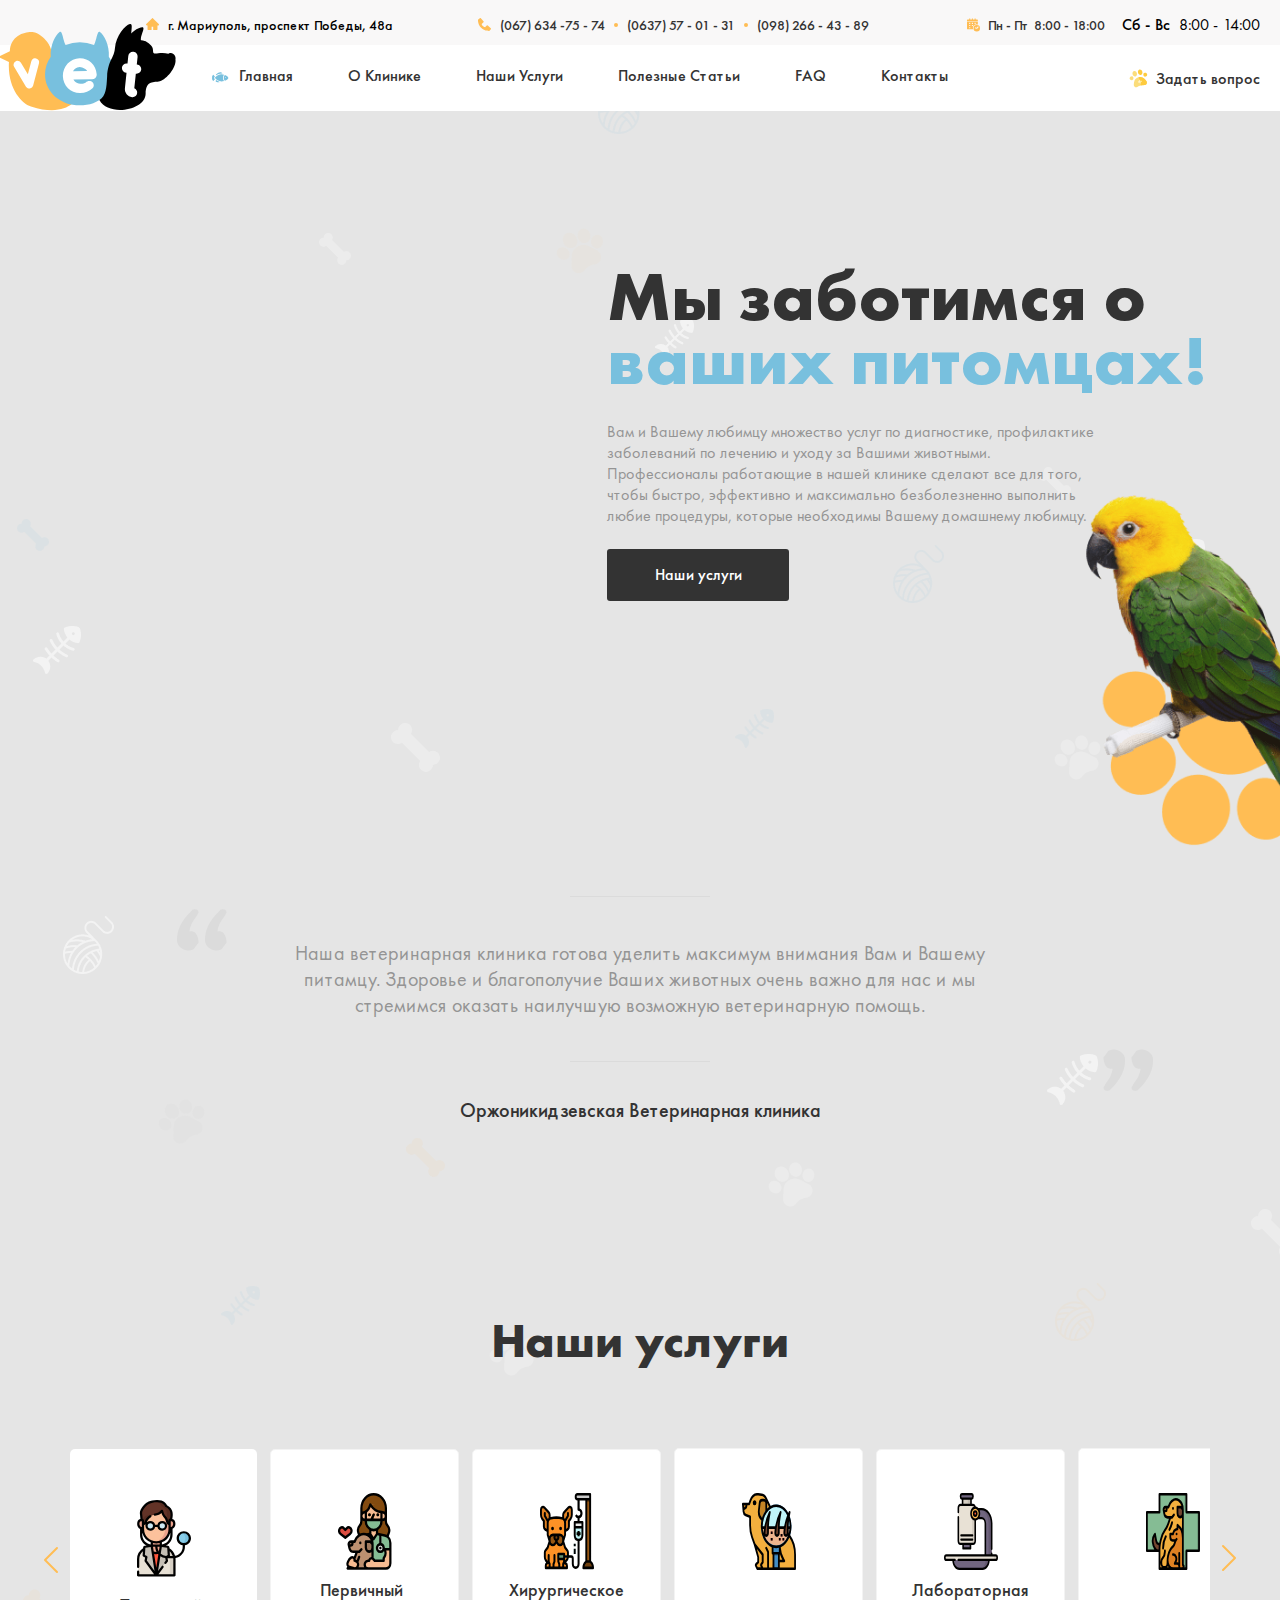
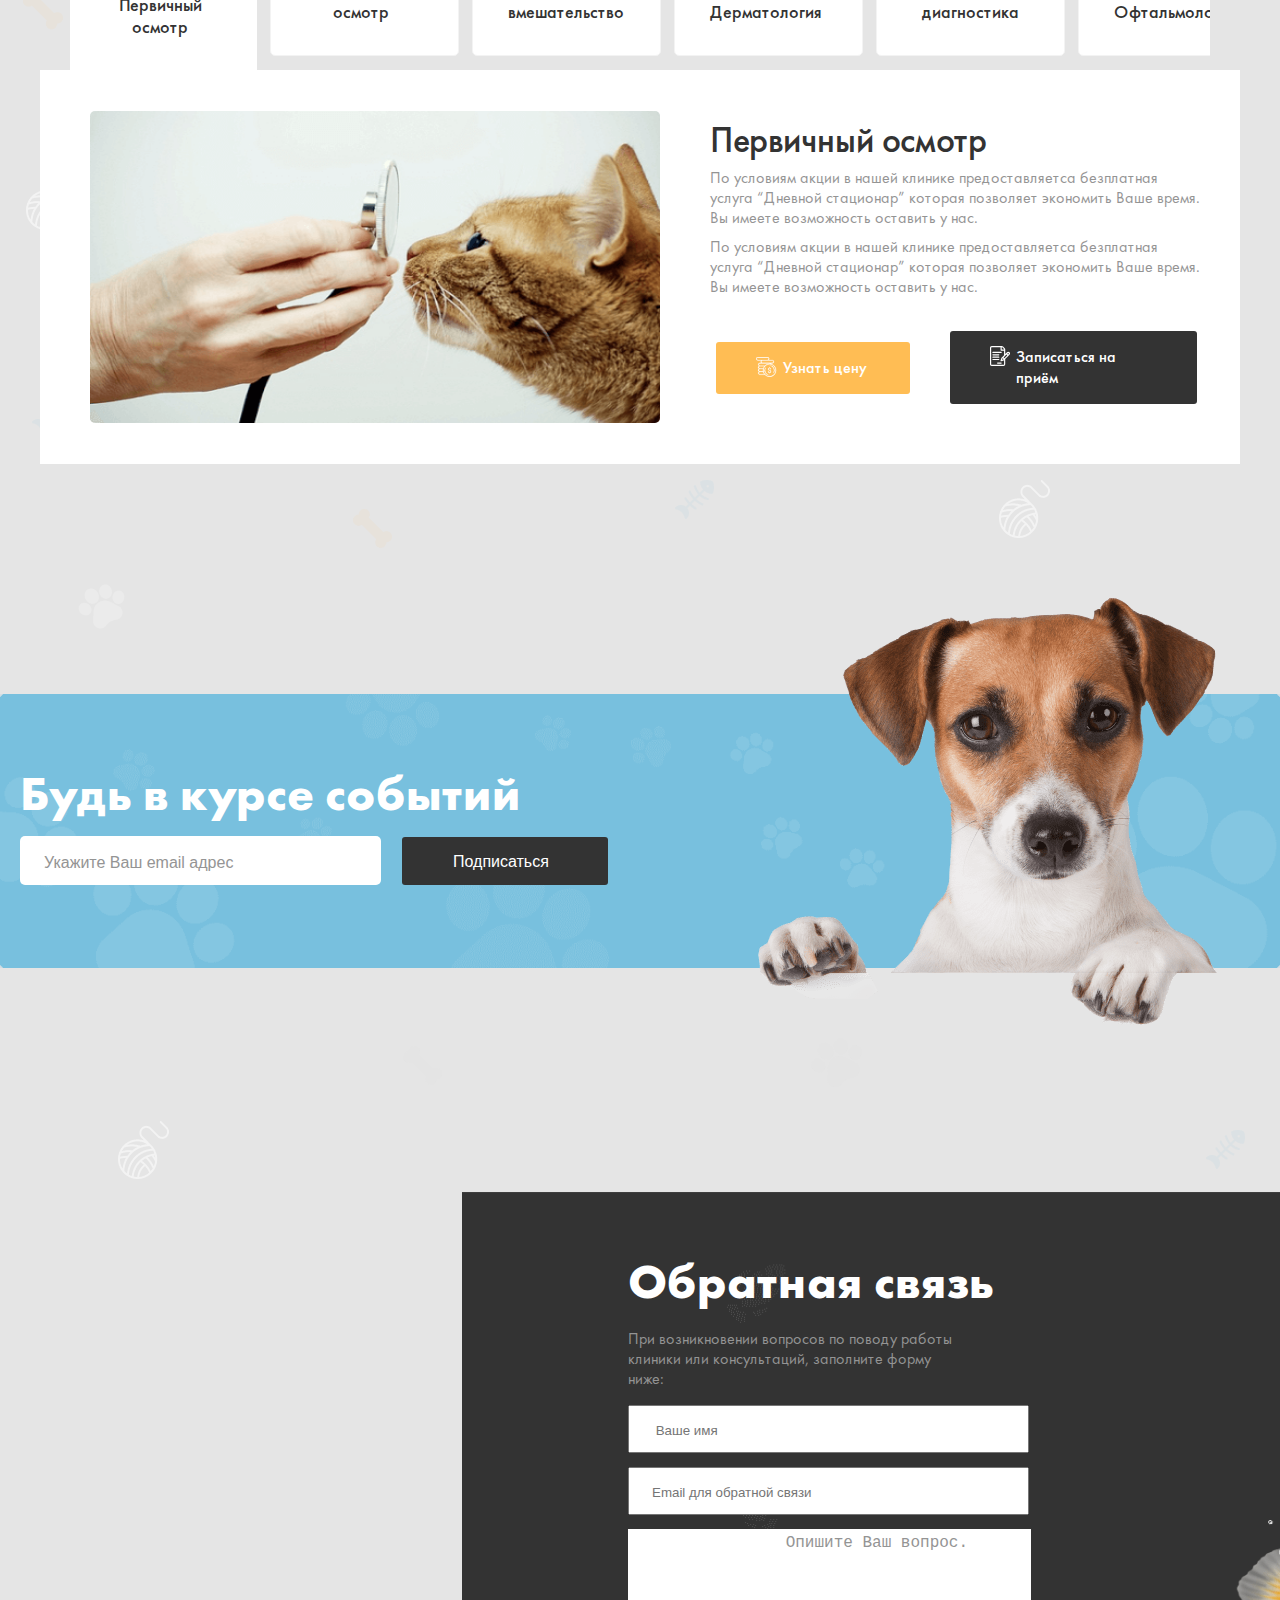
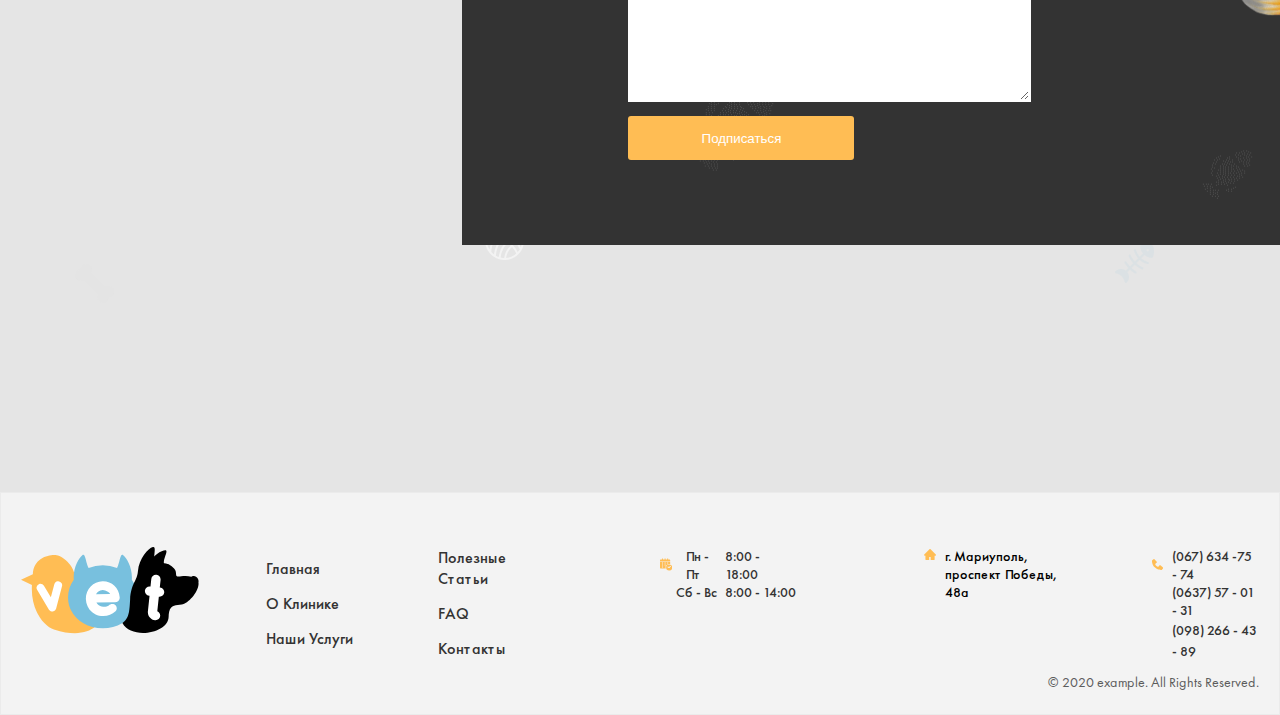
==== index.html @ 7c4819a1 "initial commit" ====
<!DOCTYPE html>
<html lang="en">
  <head>
    <meta charset="UTF-8" />
    <meta http-equiv="X-UA-Compatible" content="IE=edge" />
    <meta name="viewport" content="width=device-width, initial-scale=1.0" />
    <title>Template Project</title>
    <link rel="stylesheet" href="./css/normalize.css" />
    <link rel="stylesheet" href="./css/main.css" />
    <link rel="stylesheet" href="./css/main.min.css" />
  </head>
  <body>
    <!-- SITE HEADER START -->

    <header class="site-header">
      <div class="header-one-bg">
        <div class="container">
          <div class="header-one">
            <address class="adress">
              <a
                class="adress-hreft"
                href="https://goo.gl/maps/o6dSLnEeMNRRo1sC7"
                target="_blank"
              >
                г. Мариуполь, проспект Победы, 48а</a
              >
            </address>

            <ul class="one__list">
              <li class="one__itms">
                <a class="one__tellhreft" href="tel:+0676347574"
                  >(067) 634 -75 - 74</a
                >
              </li>

              <li class="one__itms">
                <a class="one__tellhreft" href="tel:+0637570131"
                  >(0637) 57 - 01 - 31</a
                >
              </li>

              <li class="one__itms">
                <a class="one__tellhreft" href="tel:+0982664389"
                  >(098) 266 - 43 - 89</a
                >
              </li>
            </ul>
            <div class="box-time">
              <time class="time one" datetime="2008-02-14 20:00">
                <span class="time-big">Пн - Пт </span> 8:00 - 18:00</time
              >
              <time class="header-one__time" datetime="2009-02-14 20:00"
                ><span class="time-big">Сб - Вс </span> 8:00 - 14:00</time
              >
            </div>
          </div>
        </div>
      </div>

      <div class="header-twoo-bg">
        <div class="container">
          <div class="header-twoo">
            <a class="header-twoo__logo" href="/index.html">
              <img src="/images/logo.svg" alt="site logo" />
            </a>
            <nav class="navbar">
              <ul class="navbar__list">
                <li class="navbar__itms">
                  <a class="navbar__hreft" href="/index.html">Главная</a>
                </li>
                <li class="navbar__itms">
                  <a class="navbar__hreft" href="#">О Клинике</a>
                </li>
                <li class="navbar__itms">
                  <a class="navbar__hreft" href="#">Наши Услуги</a>
                </li>
                <li class="navbar__itms">
                  <a class="navbar__hreft" href="#">Полезные Статьи</a>
                </li>
                <li class="navbar__itms">
                  <a class="navbar__hreft" href="#">FAQ</a>
                </li>
                <li class="navbar__itms">
                  <a class="navbar__hreft" href="#">Контакты </a>
                </li>
              </ul>
            </nav>
            <a class="header-twoo__zadad" href="#">Задать вопрос</a>
          </div>
        </div>
      </div>
    </header>

    <!-- SITE HEADER END -->

    <!-- SITE MAIN START -->
    <main class="site-main">
      <section class="hero">
        <div class="container">
          <div class="hero__big-box">
            <div class="hero__box">
              <h1 class="hero__big-text">
                Мы заботимся о
                <span class="hero__color-blue">ваших питомцах! </span>
              </h1>
            </div>
            <div class="hero__mini-text-box">
              <p class="hero__mini-text">
                Вам и Вашему любимцу множество услуг по диагностике,
                профилактике заболеваний по лечению и уходу за Вашими животными.
                Профессионалы работающие в нашей клинике сделают все для того,
                чтобы быстро, эффективно и максимально безболезненно выполнить
                любие процедуры, которые необходимы Вашему домашнему любимцу.
              </p>
            </div>

            <a class="site-black-hreft" href="#">Наши услуги</a>
          </div>
        </div>
      </section>

      <section class="text">
        <h2 class="visually-hidden">Наша</h2>
        <div class="text__box">
          <blockquote class="text__mini-text">
            Наша ветеринарная клиника готова уделить максимум внимания Вам и
            Вашему питамцу. Здоровье и благополучие Ваших животных очень важно
            для нас и мы стремимся оказать наилучшую возможную ветеринарную
            помощь.
          </blockquote>
        </div>
        <h3 class="text__mini">Оржоникидзевская Ветеринарная клиника</h3>
      </section>
      <section class="middle">
        <div class="container">
          <h2 class="middle__big-text">Наши услуги</h2>
          <div class="middle__big-boxx">
            <button class="middle__button" type="button">
              <img src="images/service-btn.svg" alt="boton right" />
            </button>
            <ul class="middle__list">
              <li class="middle__itms">
                <a class="middle__hreft" href="#">
                  <div class="middle__hreft-box">Первичный осмотр</div></a
                >
              </li>
              <li class="middle__itms">
                <a class="middle__hreft" href="#">
                  <div class="middle__hreft-box">Первичный осмотр</div></a
                >
              </li>

              <li class="middle__itms">
                <a class="middle__hreft" href="#">
                  <div class="middle__hreft-box">
                    Хирургическое вмешательство
                  </div></a
                >
              </li>

              <li class="middle__itms">
                <a class="middle__hreft" href="#">
                  <div class="middle__hreft-box">Дерматология</div></a
                >
              </li>

              <li class="middle__itms">
                <a class="middle__hreft" href="#">
                  <div class="middle__hreft-box">
                    Лабораторная диагностика
                  </div></a
                >
              </li>
              <li class="middle__itms">
                <a class="middle__hreft" href="#">
                  <div class="middle__hreft-box">Офтальмология</div></a
                >
              </li>

              <li class="middle__itms">
                <a class="middle__hreft" href="#">
                  <div class="middle__hreft-box">УЗИ диагностика</div></a
                >
              </li>
              <li class="middle__itms">
                <a class="middle__hreft" href="#">
                  <div class="middle__hreft-box">Чипирование</div></a
                >
              </li>

              <li class="middle__itms">
                <a class="middle__hreft" href="#">
                  <div class="middle__hreft-box">Международные паспорта</div></a
                >
              </li>

              <li class="middle__itms">
                <a class="middle__hreft" href="#">
                  <div class="middle__hreft-box">Вакцинация</div></a
                >
              </li>

              <li class="middle__itms">
                <a class="middle__hreft" href="#">
                  <div class="middle__hreft-box">Стоматология</div></a
                >
              </li>
              <li class="middle__itms">
                <a class="middle__hreft" href="#">
                  <div class="middle__hreft-box">Вызов на дом</div></a
                >
              </li>
            </ul>

            <button class="middle__button middle__button--right" type="button">
              <img src="images/service-btn.svg" alt="boton right" />
            </button>
          </div>

          <div class="midlle__cat-box">
            <img
              class="midlle__cat"
              src="/images/mushu.png"
              srcset="/images/mushu.png 1x, /images/mushu@2x.png 2x"
              alt="cat and doctor"
            />
            <div class="middle__box-text">
              <h3 class="middle__one">Первичный осмотр</h3>
              <p class="middle__minii-text">
                По условиям акции в нашей клинике предоставляетса безплатная
                услуга “Дневной стационар” которая позволяет экономить Ваше
                время. Вы имеете возможность оставить у нас.
              </p>
              <p class="middle__minii-text middle__minii-text--twoo">
                По условиям акции в нашей клинике предоставляетса безплатная
                услуга “Дневной стационар” которая позволяет экономить Ваше
                время. Вы имеете возможность оставить у нас.
              </p>
              <div class="middle__botton-box">
                <a class="middle__bottn-one" href="#">
                  <span>Узнать цену</span>
                </a>
                <a class="middle__bottn-twoo" href="#">
                  <span>Записаться на приём</span>
                </a>
              </div>
            </div>
          </div>
        </div>
      </section>

      <section class="dog">
        <div class="container">
          <div class="dog__box">
            <h2 class="dox__big-text">Будь в курсе событий</h2>

            <form
              class="dog__form-box"
              action="https://echo.htmlacademy.ru/"
              method="post"
              autocomplete="off"
            >
              <input
                class="dog__input"
                type="email"
                name="email"
                aria-label="email"
                placeholder="Укажите Ваш email адрес"
                required
              />
              <button class="dog__button" type="button">Подписаться</button>
            </form>
          </div>
        </div>
      </section>

      <section class="fish">
        <div class="fish__big-box">
          <div class="fish__map">
            <iframe
              src="https://www.google.com/maps/embed?pb=!1m18!1m12!1m3!1d640.0413887064166!2d14.419644611995928!3d50.083187169298554!2m3!1f0!2f0!3f0!3m2!1i1024!2i768!4f13.1!3m3!1m2!1s0x470b94ee65cb5ebf%3A0x52442c6a7125038c!2zTWFydGluc2vDoSwgMTEwIDAwIFN0YXLDqSBNxJtzdG8sIEN6ZWNoaWE!5e0!3m2!1sen!2s!4v1658178689873!5m2!1sen!2s"
              width="462"
              height="652"
              style="border: 0"
              loading="lazy"
              referrerpolicy="no-referrer-when-downgrade"
            >
            </iframe>
          </div>
          <div class="fish__box">
            <div class="fish__box-minibox">
              <h2 class="fish__big-text">Обратная связь</h2>
              <div class="fish__min">
                <p class="fish__mini-text">
                  При возникновении вопросов по поводу работы клиники или
                  консультаций, заполните форму ниже:
                </p>
              </div>
            </div>

            <form
              class="fish__form-box"
              action="https://echo.htmlacademy.ru/"
              method="post"
              autocomplete="off"
            >
              <input
                class="fish__input"
                type="text"
                name="text"
                aria-label="text"
                placeholder=" Ваше имя"
                required
                minlength="2"
              />
              <input
                class="fish__input fish__input-typtex"
                type="email"
                name="email"
                aria-label="email"
                placeholder="Email для обратной связи"
                required
              />

              <textarea class="fish__textarea" name="email" aria-label="email">
                Опишите Ваш вопрос.

               
              </textarea>

              <button class="fish__button" type="button">Подписаться</button>
            </form>
          </div>
        </div>
      </section>
    </main>

    <!-- SITE MAIN END -->

    <!-- SITE FOOTER START -->
    <footer class="footer">
      <div class="container">
        <div class="footer__box">
          <a class="footer__twoo__logo" href="/index.html">
            <img src="/images/logo.svg" alt="site logo" />
          </a>

          <div class="footer__list-box">
            <ul class="footer__list">
              <li class="footer__itms">
                <a class="footer__hreft" href="/index.html"> Главная</a>
              </li>
              <li class="footer__itms">
                <a class="footer__hreft" href="#"> О Клинике</a>
              </li>
              <li class="footer__itms">
                <a class="footer__hreft" href="#"> Наши Услуги</a>
              </li>
            </ul>

            <ul class="footer__list footer__list--twoo">
              <li class="footer__itms">
                <a class="footer__hreft" href="#"> Полезные Статьи</a>
              </li>
              <li class="footer__itms">
                <a class="footer__hreft" href="#">FAQ</a>
              </li>
              <li class="footer__itms">
                <a class="footer__hreft" href="#"> Контакты </a>
              </li>
            </ul>
          </div>

          <div class="box-time box-time--twoo">
            <time class="time one twoo" datetime="2008-02-14 20:00">
              <span class="time-big"> Пн - Пт </span> 8:00 - 18:00</time
            >
            <time class="time" datetime="2009-02-14 20:00"
              ><span class="time-big"> Сб - Вс </span> 8:00 - 14:00</time
            >
          </div>
          <address class="adress adress__twoo">
            <a
              class="adress-hreft"
              href="https://goo.gl/maps/o6dSLnEeMNRRo1sC7"
              target="blank"
            >
              г. Мариуполь, проспект Победы, 48а</a
            >
          </address>

          <ul class="one__list one__list--box-twoo">
            <li class="one__itms">
              <a class="one__tellhreft" href="tel:+0676347574"
                >(067) 634 -75 - 74</a
              >
            </li>

            <li class="one__itms header-one__twoo">
              <a class="one__tellhreft" href="tel:+0637570131"
                >(0637) 57 - 01 - 31</a
              >
            </li>

            <li class="one__itms header-one__twoo">
              <a class="one__tellhreft" href="tel:+0982664389"
                >(098) 266 - 43 - 89</a
              >
            </li>
          </ul>
        </div>
        <div class="footer__span-box">
          <span class="footer__span">© 2020 example. All Rights Reserved.</span>
        </div>
      </div>
    </footer>
    <!-- SITE FOOTER END -->
  </body>
</html>
---- css/main.css ----
/*
* Prefixed by https://autoprefixer.github.io
* PostCSS: v8.4.14,
* Autoprefixer: v10.4.7
* Browsers: last 4 version
*/

@font-face {
  font-family: "Futura PT";
  font-style: normal;
  font-weight: 300;
  src: url("/fonts/FuturaPT-Light.woff2") format("woff2"),
    url("/fonts/FuturaPT-Light.woff") format("woff");
}

@font-face {
  font-family: "Futura PT";
  font-style: normal;
  font-weight: 400;
  src: url("/fonts/FuturaPT-Book.woff2") format("woff2"),
    url("/fonts/FuturaPT-Book.woff") format("woff");
}

@font-face {
  font-family: "Futura PT";
  font-style: normal;
  font-weight: 500;
  src: url("/fonts/FuturaPT-Medium.woff") format("woff2"),
    url("/fonts/FuturaPT-Medium.woff") format("woff");
}

@font-face {
  font-family: "Futura PT";
  font-style: normal;
  font-weight: 700;
  src: url("/fonts/FuturaPT-Bold.woff") format("woff2"),
    url("/fonts/FuturaPT-Bold.woff") format("woff");
}
/* VARIABLES */

:root {
  --header-one-color: #f9f8f8;
  --color-while: #fff;
  --color-mini-text: #949494;
  /* --main-font-size : 16px; */
  /* --main-font-weight : 400; */
  /* --main-line-height : 1.5; */
}

/* GENERAL */

html {
  height: 100%;
  -webkit-box-sizing: border-box;
  box-sizing: border-box;
}

img {
  display: block;
  height: auto;
}

body {
  display: -webkit-box;
  display: -ms-flexbox;
  display: flex;
  -webkit-box-orient: vertical;
  -webkit-box-direction: normal;
  -ms-flex-direction: column;
  flex-direction: column;
  height: 100%;

  margin: 0;
  padding: 0;
  font-family: "Futura PT", "Arial", sans-serif;
  font-size: 16px;

  background: #e5e5e5;
  background-image: url("/images/bg.png");
  top: 0;
  left: 0;
  overflow-x: hidden;
}

.visually-hidden {
  position: absolute;
  width: 1px;
  height: 1px;
  margin: -1px;
  padding: 0;
  border: 0;
  white-space: nowrap;
  -webkit-clip-path: inset(100%);
  clip-path: inset(100%);
  clip: rect(0 0 0 0);
  overflow: hidden;
}

/* CONTAINER */

.container {
  max-width: 1340px;
  margin-right: auto;
  margin-left: auto;
  padding-right: 20px;
  padding-left: 20px;
}

/* STICKY-FOOTER */
.site-main {
  -webkit-box-flex: 1;
  -ms-flex-positive: 1;
  flex-grow: 1;
}

.header-one-bg {
  padding: 14px 0 10px 0;
  background-color: var(--header-one-color);
}
.header-one {
  display: -webkit-box;
  display: -ms-flexbox;
  display: flex;
  -webkit-box-align: center;
  -ms-flex-align: center;
  align-items: center;
  -webkit-box-pack: end;
  -ms-flex-pack: end;
  justify-content: flex-end;
}
.adress {
  display: -webkit-box;
  display: -ms-flexbox;
  display: flex;
  -webkit-box-align: center;
  -ms-flex-align: center;
  align-items: center;
  -webkit-box-pack: center;
  -ms-flex-pack: center;
  justify-content: center;
}
.adress::before {
  content: "";
  display: block;
  width: 13px;
  height: 13px;
  margin-right: 9px;
  background-image: url("/images/header-address-img.svg");
  background-repeat: no-repeat;
  background-size: contain;
}
.adress-hreft {
  text-decoration: none;
  font-style: normal;
  font-weight: 500;
  font-size: 14px;
  line-height: 18px;
  color: #000;
}

/* TEL */

.one__list {
  margin: 0;
  padding: 0;
  list-style: none;
  display: -webkit-box;
  display: -ms-flexbox;
  display: flex;
  -webkit-box-align: center;
  -ms-flex-align: center;
  align-items: center;
}

.one__itms:nth-child(1) {
  display: -webkit-box;
  display: -ms-flexbox;
  display: flex;
  -webkit-box-align: center;
  -ms-flex-align: center;
  align-items: center;
  -webkit-box-pack: center;
  -ms-flex-pack: center;
  justify-content: center;
}
.one__itms:nth-child(1)::before {
  content: "";
  display: block;
  width: 13px;
  height: 13px;
  margin-right: 9px;
  margin-left: 85px;
  background-image: url("/images/phone.svg");
  background-repeat: no-repeat;
  background-size: contain;
}

.one__itms:nth-child(2) {
  display: -webkit-box;
  display: -ms-flexbox;
  display: flex;
  -webkit-box-align: center;
  -ms-flex-align: center;
  align-items: center;
  -webkit-box-pack: center;
  -ms-flex-pack: center;
  justify-content: center;
}
.one__itms:nth-child(2)::before {
  content: "";
  display: block;
  width: 4px;
  height: 4px;
  margin-right: 9px;
  margin-left: 9px;
  background-color: #ffbd54;
  border-radius: 50%;
}
.one__itms:nth-child(2)::after {
  content: "";
  display: block;
  width: 4px;
  height: 4px;
  margin-right: 9px;
  margin-left: 9px;
  background-color: #ffbd54;
  border-radius: 50%;
}
.one__tellhreft:hover {
  color: #ffbd54;
}
.one__tellhreft:active {
  color: #333333;
  opacity: 0.6;
}
.one__tellhreft {
  text-decoration: none;
  font-style: normal;
  font-weight: 500;
  font-size: 14px;
  line-height: 18px;
  color: #333333;
}
/* ENd  */

.time-big {
  font-weight: 500;
  margin-right: 5px;
}
.box-time {
  display: -webkit-box;
  display: -ms-flexbox;
  display: flex;
  -webkit-box-align: center;
  -ms-flex-align: center;
  align-items: center;
  -webkit-box-pack: center;
  -ms-flex-pack: center;
  justify-content: center;
}
.time {
  font-style: normal;
  font-weight: 500;
  font-size: 14px;
  line-height: 18px;

  color: #333333;
}
.one {
  margin-right: 17px;
  display: -webkit-box;
  display: -ms-flexbox;
  display: flex;
  -webkit-box-align: center;
  -ms-flex-align: center;
  align-items: center;
  -webkit-box-pack: center;
  -ms-flex-pack: center;
  justify-content: center;
}
.one::before {
  content: "";
  display: block;
  width: 14px;
  height: 14px;
  margin-right: 7px;
  margin-left: 98px;
  background-image: url("/images/calendar.svg");
  background-repeat: no-repeat;
  background-size: contain;
}
.header-twoo-bg {
  background-color: #fff;
}
.header-twoo {
  display: -webkit-box;
  display: -ms-flexbox;
  display: flex;
  -webkit-box-align: center;
  -ms-flex-align: center;
  align-items: center;
  -webkit-box-pack: end;
  -ms-flex-pack: end;
  justify-content: flex-end;
  padding: 20px 0;

  position: relative;
}

.header-twoo__logo {
  width: 177px;
  height: 86px;
  left: calc(50% - 642px);
  top: calc(50% - 54px);
  position: absolute;
}
.header-twoo__logo:hover {
  opacity: 0.8;
}
.header-twoo__logo:active {
  opacity: 0.6;
}

.navbar__list {
  width: 725px;
  -ms-flex-wrap: wrap;
  flex-wrap: wrap;
  margin: 0;
  padding: 0;
  list-style: none;
  display: -webkit-box;
  display: -ms-flexbox;
  display: flex;
  -webkit-box-align: center;
  -ms-flex-align: center;
  align-items: center;
  -webkit-box-pack: start;
  -ms-flex-pack: start;
  justify-content: flex-start;
  margin-right: 164px;
}
.navbar__itms:hover {
  border-bottom: 5px solid #f4ffad;
}
.navbar__itms:active {
  opacity: 0.6;
}
.navbar__itms {
  margin-right: 55px;
  border-bottom: 5px solid transparent;
}
.navbar__itms:nth-child(6) {
  margin-right: 0;
}
.navbar__itms:nth-child(1) {
  position: relative;
}
.navbar__itms:nth-child(1)::before {
  content: "";
  position: absolute;
  width: 20px;
  height: 20px;
  top: calc(50% - 8px);
  left: calc(50% - 56px);
  background-image: url("/images/ship.svg");
  background-repeat: no-repeat;
  background-size: contain;
}
.navbar__hreft {
  text-decoration: none;
  font-style: normal;
  font-weight: 500;
  font-size: 16px;
  line-height: 21px;
  color: #333333;
}
.header-twoo__zadad {
  display: -webkit-box;
  display: -ms-flexbox;
  display: flex;
  -webkit-box-align: center;
  -ms-flex-align: center;
  align-items: center;
  -webkit-box-pack: center;
  -ms-flex-pack: center;
  justify-content: center;
  text-decoration: none;
  font-style: normal;
  font-weight: 500;
  font-size: 16px;
  line-height: 21px;
  text-align: right;
  color: #333333;
}
.header-twoo__zadad::before {
  content: "";

  display: block;
  width: 23px;
  height: 21px;
  margin-right: 5px;
  background-image: url("/images/pet.svg");
  background-repeat: no-repeat;
  background-size: contain;
}

/* HEADER END */

.hero {
  padding-top: 153px;
  padding-bottom: 311px;
}
.hero__big-box {
  width: 608px;
  margin-left: auto;
  margin-right: 45px;
  position: relative;
}
.hero__big-box::after {
  content: "";
  z-index: -1;
  position: absolute;
  width: 830px;
  height: 834px;
  top: calc(50% - 400px);
  left: calc(50% - 1200px);
  background-image: url("/images/hero-left-bimg.svg");
  background-repeat: no-repeat;
  background-size: contain;
}
.hero__big-box::before {
  content: "";
  position: absolute;
  width: 319px;
  height: 430px;
  top: calc(50% - -70px);
  left: calc(50% - -147px);
  background-image: url("/images/hero-right-bimg.png");
  background-repeat: no-repeat;
  background-size: contain;
}
.hero__box {
  width: 608px;
  margin-bottom: 29px;
}
.hero__big-text {
  margin: 0;
  font-style: normal;
  font-weight: 700;
  font-size: 70px;
  line-height: 64px;
  color: #333333;
}
.hero__color-blue {
  color: #78c0de;
}
.hero__mini-text-box {
  width: 495px;
  margin-bottom: 38px;
}
.hero__mini-text {
  margin: 0;
  font-style: normal;
  font-weight: 400;
  font-size: 16px;
  line-height: 21px;
  color: #949494;
}
.site-black-hreft {
  text-decoration: none;
  padding: 15px 47px 16px 48px;
  font-style: normal;
  font-weight: 500;
  font-size: 16px;
  line-height: 21px;
  background: #333333;
  color: #ffffff;
  border-radius: 3px;
}
.site-black-hreft:hover {
  color: #000;
  background: #ffbd54;
  border-radius: 3px;
}
.site-black-hreft:active {
  opacity: 0.7;
}

/* HERO END */
.text {
  padding-bottom: 191px;
}

.text__box {
  width: 753px;
  margin-right: auto;
  margin-left: auto;
  position: relative;
}
.text__box::after {
  content: "";
  position: absolute;
  width: 100%;
  height: 100%;
  top: calc(50% - 70px);
  left: calc(50% - 463px);
  background-image: url("/images/blockquote.svg");
  background-repeat: no-repeat;
}
.text__box::before {
  content: "";
  position: absolute;
  width: 100%;
  height: 100%;
  top: calc(50% + 70px);
  left: calc(50% + 463px);
  background-image: url("/images/ong-trnoq.svg");
  background-repeat: no-repeat;
}
.text__mini-text {
  margin: 0;
  font-style: normal;
  font-weight: 400;
  font-size: 20px;
  line-height: 26px;
  text-align: center;
  color: #949494;
}
.text__mini-text::before {
  display: block;
  content: "";
  width: 140px;
  height: 1px;
  margin-right: auto;
  margin-left: auto;
  margin-bottom: 43px;
  background-color: #dbdbdb;
}
.text__mini-text::after {
  display: block;
  content: "";
  width: 140px;
  height: 1px;
  margin-right: auto;
  margin-left: auto;
  margin-top: 43px;
  margin-bottom: 35px;
  background-color: #dbdbdb;
}

.text__mini {
  margin: 0;
  text-align: center;
  font-style: normal;
  font-weight: 500;
  font-size: 20px;
  line-height: 26px;
  color: #333333;
}

/* TEXT  END */
.middle {
  margin-bottom: 230px;
}
.middle__big-text {
  margin: 0;
  margin-bottom: 80px;
  font-style: normal;
  font-weight: 700;
  font-size: 48px;
  line-height: 54px;
  text-align: center;

  color: #333333;
}
.middle__big-boxx {
  display: -webkit-box;
  display: -ms-flexbox;
  display: flex;
  -webkit-box-align: center;
  -ms-flex-align: center;
  align-items: center;
  -webkit-box-pack: center;
  -ms-flex-pack: center;
  justify-content: center;
}

.middle__list {
  width: 1200px;
  margin: 0;
  padding: 0;
  list-style: none;
  display: -webkit-box;
  display: -ms-flexbox;
  display: flex;
  -webkit-box-align: center;
  -ms-flex-align: center;
  align-items: center;
  text-align: center;
  overflow-x: hidden;
}
.middle__itms {
  margin-bottom: 14px;
  padding: 129px 42px 32px 35px;
  background: #ffffff;
  border: 1px solid #f3f3f3;
  border-radius: 5px;
  background: #ffffff;
  margin-right: 13px;
  -ms-flex-negative: 0;
  flex-shrink: 0;
}

.middle__itms:hover {
  opacity: 0.8;
}
.middle__itms:active {
  opacity: 0.6;
}
.middle__itms:nth-child(1) {
  margin-bottom: 0;
  padding-top: 145px;
  background-image: url("/images/terapevt.svg");
  background-repeat: no-repeat;
  background-position: calc(50%) calc(50% - 21px);
  background-size: 54px 77px;
  border-radius: 5px 5px 0px 0px;
  border: none;
}
.middle__itms:nth-child(2) {
  background-image: url("/images/terapevtt.svg");
  background-repeat: no-repeat;
  background-position: calc(50%) calc(50% - 21px);
  background-size: 54px 77px;
}

.middle__itms:nth-child(3) {
  background-image: url("/images/surgeon.svg");
  background-repeat: no-repeat;
  background-position: calc(50%) calc(50% - 21px);
  background-size: 54px 77px;
}
.middle__itms:nth-child(4) {
  padding-top: 152px;
  background-image: url("/images/dermatology.svg");
  background-repeat: no-repeat;
  background-position: calc(50%) calc(50% - 21px);
  background-size: 54px 77px;
}
.middle__itms:nth-child(5) {
  background-image: url("/images/laboratory.svg");
  background-repeat: no-repeat;
  background-position: calc(50%) calc(50% - 21px);
  background-size: 54px 77px;
}
.middle__itms:nth-child(6) {
  padding-top: 152px;
  background-image: url("/images/oftalmology.svg");
  background-repeat: no-repeat;
  background-position: calc(50%) calc(50% - 21px);
  background-size: 54px 77px;
}

.middle__itms:nth-child(7) {
  background-image: url("/images/uzi.svg");
  background-repeat: no-repeat;
  background-position: calc(50%) calc(50% - 21px);
  background-size: 54px 77px;
}

.middle__itms:nth-child(8) {
  background-image: url("/images/chiping.svg");
  background-repeat: no-repeat;
  background-position: calc(50%) calc(50% - 21px);
  background-size: 54px 77px;
}

.middle__itms:nth-child(9) {
  background-image: url("/images/passport.svg");
  background-repeat: no-repeat;
  background-position: calc(50%) calc(50% - 21px);
  background-size: 54px 77px;
}

.middle__itms:nth-child(10) {
  background-image: url("/images/vacine.svg");
  background-repeat: no-repeat;
  background-position: calc(50%) calc(50% - 21px);
  background-size: 54px 77px;
}
.middle__itms:nth-child(11) {
  background-image: url("/images/stom.svg");
  background-repeat: no-repeat;
  background-position: calc(50%) calc(50% - 21px);
  background-size: 54px 77px;
}

.middle__itms:nth-child(12) {
  background-image: url("/images/veterinary-8.svg");
  background-repeat: no-repeat;
  background-position: calc(50%) calc(50% - 21px);
  background-size: 54px 77px;
}

.middle__hreft {
  text-decoration: none;
  font-style: normal;
  font-weight: 500;
  font-size: 18px;
  line-height: 22px;
  color: #333333;
}

.middle__hreft-box {
  width: 110px;
  display: -webkit-box;
  display: -ms-flexbox;
  display: flex;
  -webkit-box-align: center;
  -ms-flex-align: center;
  align-items: center;
  text-align: center;
}
.middle__button {
  width: 50px;
  height: 50px;
  background-color: transparent;
  border: none;
}
.middle__button:hover {
  background-color: #fff;
}
.middle__button:active {
  opacity: 0.6;
}

.middle__button--right {
  -webkit-transform: rotate(180deg);
  -ms-transform: rotate(180deg);
  transform: rotate(180deg);
}
.midlle__cat-box {
  width: 1200px;
  margin-right: auto;
  margin-left: auto;
  padding: 41px 0 41px 0;
  background-color: #fff;
  display: -webkit-box;
  display: -ms-flexbox;
  display: flex;
  -webkit-box-align: center;
  -ms-flex-align: center;
  align-items: center;
}

.midlle__cat {
  width: 570px;
  height: 312px;
  margin-right: 50px;
  margin-left: 50px;
  border-radius: 5px;
}
.middle__box-text {
  width: 492px;
}
.middle__one {
  margin: 0;
  margin-bottom: 18px;
  font-style: normal;
  font-weight: 500;
  font-size: 36px;
  line-height: 20px;

  color: #333333;
}
.middle__minii-text {
  margin: 0;
  font-style: normal;
  font-weight: 400;
  font-size: 16px;
  line-height: 20px;

  color: #949494;
}
.middle__minii-text--twoo {
  margin-top: 9px;
  margin-bottom: 34px;
}
.middle__botton-box {
  display: -webkit-box;
  display: -ms-flexbox;
  display: flex;
  -webkit-box-align: center;
  -ms-flex-align: center;
  align-items: center;
  -webkit-box-pack: center;
  -ms-flex-pack: center;
  justify-content: center;
}
.middle__bottn-one {
  width: 114px;
  text-decoration: none;
  margin-right: 40px;
  padding: 15px 40px 16px 40px;
  font-style: normal;
  font-weight: 500;
  font-size: 16px;
  line-height: 21px;
  background: #ffbd54;
  color: #ffffff;
  border-radius: 3px;
  display: -webkit-box;
  display: -ms-flexbox;
  display: flex;
}
.middle__bottn-one:hover {
  background: #333333;
  color: #ffbd54;
  border-radius: 3px;
}
.middle__bottn-one:active {
  opacity: 0.7;
}
.middle__bottn-one::before {
  display: block;
  content: "";
  width: 21px;
  height: 21px;
  margin-right: 6px;
  background-image: url("/images/price.svg");
  background-repeat: no-repeat;
  background-size: contain;
}

.middle__bottn-twoo {
  width: 167px;
  text-decoration: none;

  padding: 15px 40px 16px 40px;
  font-style: normal;
  font-weight: 500;
  font-size: 16px;
  line-height: 21px;
  background: #333333;
  color: #ffffff;
  border-radius: 3px;
  display: -webkit-box;
  display: -ms-flexbox;
  display: flex;
}

.middle__bottn-twoo::before {
  display: block;
  content: "";
  width: 21px;
  height: 21px;
  margin-right: 6px;
  background-image: url("/images/zapis-na-priyom.svg");
  background-repeat: no-repeat;
  background-size: contain;
}
.middle__bottn-twoo:hover {
  color: #000;
  background: #ffbd54;
  border-radius: 3px;
}
.middle__bottn-twoo:active {
  opacity: 0.7;
}

.dog {
  margin-bottom: 216px;
  padding: 90px 0 88px 0;
  background-image: url("/images/bud-v-kurse-bimg.png");
  background-size: 100%;
  background-repeat: no-repeat;
}
.dog__box {
  position: relative;
}
.dog__box::after {
  position: absolute;
  content: "";
  width: 613px;
  height: 481px;
  top: calc(50% - 278px);
  right: calc(50% - 679px);
  background-image: url("/images/bud-v-kurse.png");
  background-repeat: no-repeat;
  background-size: contain;
}
.dox__big-text {
  margin: 0;
  margin-bottom: 32px;
  font-style: normal;
  font-weight: 700;
  font-size: 48px;
  line-height: 20px;
  display: -webkit-box;
  display: -ms-flexbox;
  display: flex;
  -webkit-box-align: center;
  -ms-flex-align: center;
  align-items: center;
  color: #ffffff;
}
.dog__input {
  width: 335px;
  padding: 18px 0 12px 22px;
  outline: none;
  border: none;
  border: 2px solid transparent;
  background: #ffffff;
  border-radius: 5px;
  color: #333333;
}
.dog__input:focus {
  border: 2px solid #ffbd54;
}
.dog__input::-webkit-input-placeholder {
  font-style: normal;
  font-weight: 400;
  font-size: 16px;
  line-height: 20px;
  display: -webkit-box;
  display: flex;
  -webkit-box-align: center;
  align-items: center;

  color: #949494;
}
.dog__input::-moz-placeholder {
  font-style: normal;
  font-weight: 400;
  font-size: 16px;
  line-height: 20px;
  display: flex;
  align-items: center;

  color: #949494;
}

.dog__input:-ms-input-placeholder {
  font-style: normal;
  font-weight: 400;
  font-size: 16px;
  line-height: 20px;
  display: -ms-flexbox;
  display: flex;
  -ms-flex-align: center;
  align-items: center;

  color: #949494;
}
.dog__input::-ms-input-placeholder {
  font-style: normal;
  font-weight: 400;
  font-size: 16px;
  line-height: 20px;
  display: -ms-flexbox;
  display: flex;
  -ms-flex-align: center;
  align-items: center;

  color: #949494;
}
.dog__input::placeholder {
  font-style: normal;
  font-weight: 400;
  font-size: 16px;
  line-height: 20px;
  display: -webkit-box;
  display: -ms-flexbox;
  display: flex;
  -webkit-box-align: center;
  -ms-flex-align: center;
  align-items: center;

  color: #949494;
}

.dog__form-box {
  display: -webkit-box;
  display: -ms-flexbox;
  display: flex;
  -webkit-box-align: center;
  -ms-flex-align: center;
  align-items: center;
}

.dog__button {
  border: none;
  margin-left: 21px;
  width: 206px;
  text-decoration: none;
  padding: 14px 53px 13px 51px;
  font-style: normal;
  font-weight: 500;
  font-size: 16px;
  line-height: 21px;
  background: #333333;
  color: #ffffff;
  border-radius: 3px;
  display: -webkit-box;
  display: -ms-flexbox;
  display: flex;
}

.dog__button:hover {
  color: #000;
  background: #ffbd54;
  border-radius: 3px;
}
.dog__button:active {
  opacity: 0.7;
}

input:not(:-moz-placeholder-shown):not(:focus) {
  border: 2px solid #ff0000;
  color: #ff0000;
}

input:not(:-ms-input-placeholder):not(:focus) {
  border: 2px solid #ff0000;
  color: #ff0000;
}

input:not(:placeholder-shown):not(:focus) {
  border: 2px solid #ff0000;
  color: #ff0000;
}

/* DOG ENG  */

/* SITE FUTER START  */

.footer {
  padding: 54px 0 23px 0;
  background: #f3f3f3;
  border: 1px solid #ebebeb;
}

.footer__list-box {
  display: -webkit-box;
  display: -ms-flexbox;
  display: flex;
  -webkit-box-align: center;
  -ms-flex-align: center;
  align-items: center;
}
.footer__list {
  margin: 0;
  padding: 0;
  list-style: none;
}
.footer__itms {
  width: 115px;
  margin-bottom: 14px;
}
.footer__hreft {
  text-decoration: none;
  font-style: normal;
  font-weight: 500;
  font-size: 16px;
  line-height: 21px;
  color: #333333;
}
.footer__list--twoo {
  margin-left: 57px;
  margin-right: 107px;
}
.box-time--twoo {
  display: -webkit-box;
  display: -ms-flexbox;
  display: flex;
  -webkit-box-align: center;
  -ms-flex-align: center;
  align-items: center;
  -webkit-box-pack: start;
  -ms-flex-pack: start;
  justify-content: flex-start;
  -webkit-box-orient: vertical;
  -webkit-box-direction: normal;
  -ms-flex-direction: column;
  flex-direction: column;
  margin-right: 112px;
}
.twoo {
  margin-right: 27px;
}
.twoo::before {
  margin-left: 0;
  margin-right: 14px;
}
.adress__twoo {
  width: 162px;
  display: -webkit-box;
  display: -ms-flexbox;
  display: flex;
  -webkit-box-align: start;
  -ms-flex-align: start;
  align-items: start;
}
.adress__twoo::before {
  width: 22px;
  height: 16px;
  margin-top: 2px;
}

.footer__box {
  display: -webkit-box;
  display: -ms-flexbox;
  display: flex;
  -webkit-box-align: start;
  -ms-flex-align: start;
  align-items: start;
}

.header-one__twoo::before {
  margin: 0;
}
.one__list--box-twoo {
  display: -webkit-box;
  display: -ms-flexbox;
  display: flex;
  -webkit-box-orient: vertical;
  -webkit-box-direction: normal;
  -ms-flex-direction: column;
  flex-direction: column;
  margin-bottom: 4px;
}
.header-one__twoo:nth-child(2):before {
  display: none;
}
.header-one__twoo:nth-child(2)::after {
  display: none;
}
.header-one__twoo {
  margin-left: 105px;
}
.footer__span-box {
  display: -webkit-box;
  display: -ms-flexbox;
  display: flex;
  -webkit-box-pack: end;
  -ms-flex-pack: end;
  justify-content: flex-end;
}
.footer__span {
  font-style: normal;
  font-weight: 400;
  font-size: 14px;
  line-height: 18px;
  color: #5c5c5c;
}

.footer__twoo__logo {
  margin-right: 67px;
}

.footer__twoo__logo:hover {
  opacity: 0.8;
}
.footer__twoo__logo:active {
  opacity: 0.6;
}

.fish {
  padding-bottom: 247px;
}
.fish__big-box {
  display: -webkit-box;
  display: -ms-flexbox;
  display: flex;
  -webkit-box-align: center;
  -ms-flex-align: center;
  align-items: center;
}
.fish__map {
  width: 462px;
  height: 652px;
}
.fish__box {
  height: 520px;
  padding: 62px 450px 74px 166px;
  background-image: url("/images/Feedback-bimg.png");
  background-position: calc(50% - 150px) calc(50%);
  background-repeat: no-repeat;
  background-size: cover;
  position: relative;
}
.fish__box::after {
  position: absolute;
  top: 104px;
  right: -152px;
  content: "";
  width: 410px;
  height: 410px;
  background-image: url("/images/feedback-aft.png");
  background-repeat: no-repeat;
  background-size: contain;
}

.fish__big-text {
  margin: 0;
  font-style: normal;
  font-weight: 700;
  font-size: 48px;
  line-height: 62px;

  color: #ffffff;
}
.fish__min {
  width: 334px;
}
.fish__mini-text {
  font-weight: 400;
  font-size: 16px;
  line-height: 20px;
  color: #949494;
}
.fish__form-box {
  display: -webkit-box;
  display: -ms-flexbox;
  display: flex;
  -webkit-box-orient: vertical;
  -webkit-box-direction: normal;
  -ms-flex-direction: column;
  flex-direction: column;
}
.fish__input {
  width: 375px;
  outline: none;
  margin-bottom: 14px;
  padding: 16px 0 13px 22px;
}

.fish__textarea {
  width: 395px;
  height: 165px;
  outline: none;
  margin-bottom: 14px;
  font-style: normal;
  font-weight: 400;
  font-size: 16px;
  line-height: 21px;
  border: 2px solid transparent;
  color: #949494;
}
.fish__textarea:focus {
  border: 2px solid #ffbd54;
}
.fish__input:focus {
  border: 2px solid #ffbd54;
}
.fish__button {
  width: 226px;
  padding: 15px 49px 14px 50px;
  background-color: #ffbd54;
  color: #fff;
  border: none;
  border-radius: 3px;
}
.fish__button:hover {
  background-color: #000;
  color: #ffbd54;
}
.fish__button:active {
  opacity: 0.7;
}
---- css/main.min.css ----
.header-one,
body {
  display: -webkit-box;
  display: -ms-flexbox;
}
body,
html {
  height: 100%;
}
.adress-hreft,
.one__tellhreft,
.time {
  font-style: normal;
  font-weight: 500;
  font-size: 14px;
  line-height: 18px;
}
.adress::before,
.one::before,
.one__itms:first-child::before {
  content: "";
  background-repeat: no-repeat;
  background-size: contain;
}
.box-time--twoo,
.fish__form-box,
.one__list--box-twoo,
body {
  -webkit-box-orient: vertical;
  -webkit-box-direction: normal;
}
@font-face {
  font-family: "Futura PT";
  font-style: normal;
  font-weight: 300;
  src: url("/fonts/FuturaPT-Light.woff2") format("woff2"),
    url("/fonts/FuturaPT-Light.woff") format("woff");
}
@font-face {
  font-family: "Futura PT";
  font-style: normal;
  font-weight: 400;
  src: url("/fonts/FuturaPT-Book.woff2") format("woff2"),
    url("/fonts/FuturaPT-Book.woff") format("woff");
}
@font-face {
  font-family: "Futura PT";
  font-style: normal;
  font-weight: 500;
  src: url("/fonts/FuturaPT-Medium.woff") format("woff2"),
    url("/fonts/FuturaPT-Medium.woff") format("woff");
}
@font-face {
  font-family: "Futura PT";
  font-style: normal;
  font-weight: 700;
  src: url("/fonts/FuturaPT-Bold.woff") format("woff2"),
    url("/fonts/FuturaPT-Bold.woff") format("woff");
}
:root {
  --header-one-color: #f9f8f8;
  --color-while: #fff;
  --color-mini-text: #949494;
}
html {
  -webkit-box-sizing: border-box;
  box-sizing: border-box;
}
img {
  display: block;
  height: auto;
}
body {
  display: flex;
  -ms-flex-direction: column;
  flex-direction: column;
  margin: 0;
  padding: 0;
  font-family: "Futura PT", Arial, sans-serif;
  font-size: 16px;
  background: url("/images/bg.png") #e5e5e5;
  overflow-x: hidden;
}
.visually-hidden {
  position: absolute;
  width: 1px;
  height: 1px;
  margin: -1px;
  padding: 0;
  border: 0;
  white-space: nowrap;
  -webkit-clip-path: inset(100%);
  clip-path: inset(100%);
  clip: rect(0 0 0 0);
  overflow: hidden;
}
.container {
  max-width: 1340px;
  margin-right: auto;
  margin-left: auto;
  padding-right: 20px;
  padding-left: 20px;
}
.site-main {
  -webkit-box-flex: 1;
  -ms-flex-positive: 1;
  flex-grow: 1;
}
.header-one-bg {
  padding: 14px 0 10px;
  background-color: var(--header-one-color);
}
.header-one {
  display: flex;
  -webkit-box-align: center;
  -ms-flex-align: center;
  align-items: center;
  -webkit-box-pack: end;
  -ms-flex-pack: end;
  justify-content: flex-end;
}
.adress,
.box-time,
.middle__big-boxx,
.middle__botton-box,
.one__itms:first-child,
.one__itms:nth-child(2) {
  display: -webkit-box;
  display: -ms-flexbox;
  display: flex;
  -webkit-box-align: center;
  -ms-flex-align: center;
  align-items: center;
  -webkit-box-pack: center;
  -ms-flex-pack: center;
  justify-content: center;
}
.one,
.one__list {
  -webkit-box-align: center;
}
.adress::before {
  display: block;
  width: 13px;
  height: 13px;
  margin-right: 9px;
  background-image: url("/images/header-address-img.svg");
}
.adress-hreft {
  text-decoration: none;
  color: #000;
}
.one__list {
  margin: 0;
  padding: 0;
  list-style: none;
  display: -webkit-box;
  display: -ms-flexbox;
  display: flex;
  -ms-flex-align: center;
  align-items: center;
}
.header-twoo,
.one {
  display: -webkit-box;
  display: -ms-flexbox;
}
.one__itms:first-child::before {
  display: block;
  width: 13px;
  height: 13px;
  margin-right: 9px;
  margin-left: 85px;
  background-image: url("/images/phone.svg");
}
.one__itms:nth-child(2)::after,
.one__itms:nth-child(2)::before {
  content: "";
  display: block;
  width: 4px;
  height: 4px;
  margin-right: 9px;
  margin-left: 9px;
  background-color: #ffbd54;
  border-radius: 50%;
}
.one__tellhreft:hover {
  color: #ffbd54;
}
.one__tellhreft:active {
  color: #333;
  opacity: 0.6;
}
.one__tellhreft {
  text-decoration: none;
  color: #333;
}
.time-big {
  font-weight: 500;
  margin-right: 5px;
}
.time {
  color: #333;
}
.footer__hreft,
.header-twoo__zadad,
.navbar__hreft {
  font-weight: 500;
  font-size: 16px;
  line-height: 21px;
  font-style: normal;
  color: #333;
  text-decoration: none;
}
.one {
  margin-right: 17px;
  display: flex;
  -ms-flex-align: center;
  align-items: center;
  -webkit-box-pack: center;
  -ms-flex-pack: center;
  justify-content: center;
}
.one::before {
  display: block;
  width: 14px;
  height: 14px;
  margin-right: 7px;
  margin-left: 98px;
  background-image: url("/images/calendar.svg");
}
.header-twoo-bg {
  background-color: #fff;
}
.header-twoo {
  display: flex;
  -webkit-box-align: center;
  -ms-flex-align: center;
  align-items: center;
  -webkit-box-pack: end;
  -ms-flex-pack: end;
  justify-content: flex-end;
  padding: 20px 0;
  position: relative;
}
.header-twoo__zadad,
.navbar__list {
  display: -webkit-box;
  display: -ms-flexbox;
}
.header-twoo__logo {
  width: 177px;
  height: 86px;
  left: calc(50% - 642px);
  top: calc(50% - 54px);
  position: absolute;
}
.dog__box,
.fish__box,
.hero__big-box,
.navbar__itms:first-child,
.text__box {
  position: relative;
}
.header-twoo__logo:hover {
  opacity: 0.8;
}
.header-twoo__logo:active,
.navbar__itms:active {
  opacity: 0.6;
}
.navbar__list {
  width: 725px;
  -ms-flex-wrap: wrap;
  flex-wrap: wrap;
  margin: 0 164px 0 0;
  padding: 0;
  list-style: none;
  display: flex;
  -webkit-box-align: center;
  -ms-flex-align: center;
  align-items: center;
  -webkit-box-pack: start;
  -ms-flex-pack: start;
  justify-content: flex-start;
}
.navbar__itms:hover {
  border-bottom: 5px solid #f4ffad;
}
.navbar__itms {
  margin-right: 55px;
  border-bottom: 5px solid transparent;
}
.navbar__itms:nth-child(6) {
  margin-right: 0;
}
.hero__big-box::after,
.hero__big-box::before,
.navbar__itms:first-child::before {
  content: "";
  position: absolute;
  background-repeat: no-repeat;
  background-size: contain;
}
.navbar__itms:first-child::before {
  width: 20px;
  height: 20px;
  top: calc(50% - 8px);
  left: calc(50% - 56px);
  background-image: url("/images/ship.svg");
}
.header-twoo__zadad {
  display: flex;
  -webkit-box-align: center;
  -ms-flex-align: center;
  align-items: center;
  -webkit-box-pack: center;
  -ms-flex-pack: center;
  justify-content: center;
  text-align: right;
}
.middle__hreft-box,
.middle__list {
  display: -webkit-box;
  display: -ms-flexbox;
  -webkit-box-align: center;
}
.header-twoo__zadad::before {
  content: "";
  display: block;
  width: 23px;
  height: 21px;
  margin-right: 5px;
  background-image: url("/images/pet.svg");
  background-repeat: no-repeat;
  background-size: contain;
}
.hero {
  padding-top: 153px;
  padding-bottom: 311px;
}
.hero__big-box {
  width: 608px;
  margin-left: auto;
  margin-right: 45px;
}
.hero__big-box::after {
  width: 830px;
  height: 834px;
  top: calc(50% - 400px);
  left: calc(50% - 1200px);
  background-image: url("/images/hero-left-bimg.svg");
}
.hero__big-box::before {
  width: 319px;
  height: 430px;
  top: calc(50% - -70px);
  left: calc(50% - -147px);
  background-image: url("/images/hero-right-bimg.png");
}
.hero__box {
  width: 608px;
  margin-bottom: 29px;
}
.hero__big-text {
  margin: 0;
  font-style: normal;
  font-weight: 700;
  font-size: 70px;
  line-height: 64px;
  color: #333;
}
.hero__mini-text,
.site-black-hreft {
  font-style: normal;
  line-height: 21px;
  font-size: 16px;
}
.hero__color-blue {
  color: #78c0de;
}
.hero__mini-text-box {
  width: 495px;
  margin-bottom: 38px;
}
.hero__mini-text {
  margin: 0;
  font-weight: 400;
  color: #949494;
}
.site-black-hreft {
  text-decoration: none;
  padding: 15px 47px 16px 48px;
  font-weight: 500;
  background: #333;
  color: #fff;
  border-radius: 3px;
}
.site-black-hreft:hover {
  color: #000;
  background: #ffbd54;
  border-radius: 3px;
}
.text__box::after,
.text__box::before {
  content: "";
  width: 100%;
  height: 100%;
  background-repeat: no-repeat;
  position: absolute;
}
.site-black-hreft:active {
  opacity: 0.7;
}
.text {
  padding-bottom: 191px;
}
.text__box {
  width: 753px;
  margin-right: auto;
  margin-left: auto;
}
.text__mini,
.text__mini-text {
  margin: 0;
  font-size: 20px;
  line-height: 26px;
  font-style: normal;
  text-align: center;
}
.text__box::after {
  top: calc(50% - 70px);
  left: calc(50% - 463px);
  background-image: url("/images/blockquote.svg");
}
.text__box::before {
  top: calc(50% + 70px);
  left: calc(50% + 463px);
  background-image: url("/images/ong-trnoq.svg");
}
.text__mini-text::after,
.text__mini-text::before {
  display: block;
  content: "";
  width: 140px;
  height: 1px;
  background-color: #dbdbdb;
}
.text__mini-text {
  font-weight: 400;
  color: #949494;
}
.text__mini-text::before {
  margin-right: auto;
  margin-left: auto;
  margin-bottom: 43px;
}
.text__mini-text::after {
  margin: 43px auto 35px;
}
.text__mini {
  font-weight: 500;
  color: #333;
}
.middle {
  margin-bottom: 230px;
}
.middle__big-text {
  margin: 0 0 80px;
  font-style: normal;
  font-weight: 700;
  font-size: 48px;
  line-height: 54px;
  text-align: center;
  color: #333;
}
.middle__list {
  width: 1200px;
  margin: 0;
  padding: 0;
  list-style: none;
  display: flex;
  -ms-flex-align: center;
  align-items: center;
  text-align: center;
  overflow-x: hidden;
}
.middle__itms {
  margin-bottom: 14px;
  padding: 129px 42px 32px 35px;
  background: #fff;
  border: 1px solid #f3f3f3;
  border-radius: 5px;
  margin-right: 13px;
  -ms-flex-negative: 0;
  flex-shrink: 0;
}
.middle__itms:hover {
  opacity: 0.8;
}
.middle__button:active,
.middle__itms:active {
  opacity: 0.6;
}
.middle__itms:first-child {
  margin-bottom: 0;
  padding-top: 145px;
  background-image: url("/images/terapevt.svg");
  background-repeat: no-repeat;
  background-position: calc(50%) calc(50% - 21px);
  background-size: 54px 77px;
  border-radius: 5px 5px 0 0;
  border: none;
}
.middle__itms:nth-child(4),
.middle__itms:nth-child(6) {
  padding-top: 152px;
  background-repeat: no-repeat;
  background-position: calc(50%) calc(50% - 21px);
  background-size: 54px 77px;
}
.middle__itms:nth-child(2) {
  background-image: url("/images/terapevtt.svg");
  background-repeat: no-repeat;
  background-position: calc(50%) calc(50% - 21px);
  background-size: 54px 77px;
}
.middle__itms:nth-child(3) {
  background-image: url("/images/surgeon.svg");
  background-repeat: no-repeat;
  background-position: calc(50%) calc(50% - 21px);
  background-size: 54px 77px;
}
.middle__itms:nth-child(4) {
  background-image: url("/images/dermatology.svg");
}
.middle__itms:nth-child(5) {
  background-image: url("/images/laboratory.svg");
  background-repeat: no-repeat;
  background-position: calc(50%) calc(50% - 21px);
  background-size: 54px 77px;
}
.middle__itms:nth-child(6) {
  background-image: url("/images/oftalmology.svg");
}
.middle__itms:nth-child(7) {
  background-image: url("/images/uzi.svg");
  background-repeat: no-repeat;
  background-position: calc(50%) calc(50% - 21px);
  background-size: 54px 77px;
}
.middle__itms:nth-child(8) {
  background-image: url("/images/chiping.svg");
  background-repeat: no-repeat;
  background-position: calc(50%) calc(50% - 21px);
  background-size: 54px 77px;
}
.middle__itms:nth-child(9) {
  background-image: url("/images/passport.svg");
  background-repeat: no-repeat;
  background-position: calc(50%) calc(50% - 21px);
  background-size: 54px 77px;
}
.middle__itms:nth-child(10) {
  background-image: url("/images/vacine.svg");
  background-repeat: no-repeat;
  background-position: calc(50%) calc(50% - 21px);
  background-size: 54px 77px;
}
.middle__itms:nth-child(11) {
  background-image: url("/images/stom.svg");
  background-repeat: no-repeat;
  background-position: calc(50%) calc(50% - 21px);
  background-size: 54px 77px;
}
.middle__itms:nth-child(12) {
  background-image: url("/images/veterinary-8.svg");
  background-repeat: no-repeat;
  background-position: calc(50%) calc(50% - 21px);
  background-size: 54px 77px;
}
.middle__hreft {
  text-decoration: none;
  font-style: normal;
  font-weight: 500;
  font-size: 18px;
  line-height: 22px;
  color: #333;
}
.middle__minii-text,
.middle__one {
  font-style: normal;
  line-height: 20px;
}
.middle__hreft-box {
  width: 110px;
  display: flex;
  -ms-flex-align: center;
  align-items: center;
  text-align: center;
}
.middle__button {
  width: 50px;
  height: 50px;
  background-color: transparent;
  border: none;
}
.middle__button:hover,
.midlle__cat-box {
  background-color: #fff;
}
.dog__button:active,
.middle__bottn-one:active,
.middle__bottn-twoo:active {
  opacity: 0.7;
}
.middle__button--right {
  -webkit-transform: rotate(180deg);
  -ms-transform: rotate(180deg);
  transform: rotate(180deg);
}
.midlle__cat-box {
  width: 1200px;
  margin-right: auto;
  margin-left: auto;
  padding: 41px 0;
  display: -webkit-box;
  display: -ms-flexbox;
  display: flex;
  -webkit-box-align: center;
  -ms-flex-align: center;
  align-items: center;
}
.midlle__cat {
  width: 570px;
  height: 312px;
  margin-right: 50px;
  margin-left: 50px;
  border-radius: 5px;
}
.middle__box-text {
  width: 492px;
}
.middle__one {
  margin: 0 0 18px;
  font-weight: 500;
  font-size: 36px;
  color: #333;
}
.middle__minii-text {
  margin: 0;
  font-weight: 400;
  font-size: 16px;
  color: #949494;
}
.middle__bottn-one,
.middle__bottn-twoo {
  padding: 15px 40px 16px;
  font-weight: 500;
  font-size: 16px;
  line-height: 21px;
  display: -ms-flexbox;
  border-radius: 3px;
  text-decoration: none;
}
.dox__big-text,
.middle__bottn-one,
.middle__bottn-twoo {
  color: #fff;
  font-style: normal;
}
.middle__minii-text--twoo {
  margin-top: 9px;
  margin-bottom: 34px;
}
.middle__bottn-one {
  width: 114px;
  margin-right: 40px;
  background: #ffbd54;
  display: -webkit-box;
  display: flex;
}
.middle__bottn-one:hover {
  background: #333;
  color: #ffbd54;
  border-radius: 3px;
}
.middle__bottn-one::before,
.middle__bottn-twoo::before {
  display: block;
  width: 21px;
  height: 21px;
  margin-right: 6px;
  background-repeat: no-repeat;
  background-size: contain;
  content: "";
}
.middle__bottn-one::before {
  background-image: url("/images/price.svg");
}
.middle__bottn-twoo {
  width: 167px;
  background: #333;
  display: -webkit-box;
  display: flex;
}
.middle__bottn-twoo::before {
  background-image: url("/images/zapis-na-priyom.svg");
}
.middle__bottn-twoo:hover {
  color: #000;
  background: #ffbd54;
  border-radius: 3px;
}
.dog,
.dog__box::after {
  background-repeat: no-repeat;
}
.dog {
  margin-bottom: 216px;
  padding: 90px 0 88px;
  background-image: url("/images/bud-v-kurse-bimg.png");
  background-size: 100%;
}
.dog__box::after {
  position: absolute;
  content: "";
  width: 613px;
  height: 481px;
  top: calc(50% - 278px);
  right: calc(50% - 679px);
  background-image: url("/images/bud-v-kurse.png");
  background-size: contain;
}
.dox__big-text {
  margin: 0 0 32px;
  font-weight: 700;
  font-size: 48px;
  line-height: 20px;
  display: -webkit-box;
  display: -ms-flexbox;
  display: flex;
  -webkit-box-align: center;
  -ms-flex-align: center;
  align-items: center;
}
.dog__input {
  width: 335px;
  padding: 18px 0 12px 22px;
  outline: 0;
  border: 2px solid transparent;
  background: #fff;
  border-radius: 5px;
  color: #333;
}
.dog__input:focus {
  border: 2px solid #ffbd54;
}
.dog__input::-webkit-input-placeholder {
  font-style: normal;
  font-weight: 400;
  font-size: 16px;
  line-height: 20px;
  display: -webkit-box;
  display: flex;
  -webkit-box-align: center;
  align-items: center;
  color: #949494;
}
.dog__input::-moz-placeholder {
  font-style: normal;
  font-weight: 400;
  font-size: 16px;
  line-height: 20px;
  display: flex;
  align-items: center;
  color: #949494;
}
.dog__input:-ms-input-placeholder {
  font-style: normal;
  font-weight: 400;
  font-size: 16px;
  line-height: 20px;
  display: -ms-flexbox;
  display: flex;
  -ms-flex-align: center;
  align-items: center;
  color: #949494;
}
.dog__input::-ms-input-placeholder {
  font-style: normal;
  font-weight: 400;
  font-size: 16px;
  line-height: 20px;
  display: -ms-flexbox;
  display: flex;
  -ms-flex-align: center;
  align-items: center;
  color: #949494;
}
.dog__input::placeholder {
  font-style: normal;
  font-weight: 400;
  font-size: 16px;
  line-height: 20px;
  display: -webkit-box;
  display: -ms-flexbox;
  display: flex;
  -webkit-box-align: center;
  -ms-flex-align: center;
  align-items: center;
  color: #949494;
}
.dog__form-box,
.fish__big-box,
.footer__list-box {
  display: -webkit-box;
  display: -ms-flexbox;
  display: flex;
  -webkit-box-align: center;
  -ms-flex-align: center;
  align-items: center;
}
.box-time--twoo,
.dog__button {
  display: -webkit-box;
  display: -ms-flexbox;
}
.dog__button {
  border: none;
  margin-left: 21px;
  width: 206px;
  text-decoration: none;
  padding: 14px 53px 13px 51px;
  font-style: normal;
  font-weight: 500;
  font-size: 16px;
  line-height: 21px;
  background: #333;
  color: #fff;
  border-radius: 3px;
  display: flex;
}
.dog__button:hover {
  color: #000;
  background: #ffbd54;
  border-radius: 3px;
}
input:not(:-moz-placeholder-shown):not(:focus) {
  border: 2px solid red;
  color: red;
}
input:not(:-ms-input-placeholder):not(:focus) {
  border: 2px solid red;
  color: red;
}
input:not(:placeholder-shown):not(:focus) {
  border: 2px solid red;
  color: red;
}
.footer {
  padding: 54px 0 23px;
  background: #f3f3f3;
  border: 1px solid #ebebeb;
}
.footer__list {
  margin: 0;
  padding: 0;
  list-style: none;
}
.footer__itms {
  width: 115px;
  margin-bottom: 14px;
}
.footer__list--twoo {
  margin-left: 57px;
  margin-right: 107px;
}
.box-time--twoo {
  display: flex;
  -webkit-box-align: center;
  -ms-flex-align: center;
  align-items: center;
  -webkit-box-pack: start;
  -ms-flex-pack: start;
  justify-content: flex-start;
  -ms-flex-direction: column;
  flex-direction: column;
  margin-right: 112px;
}
.adress__twoo,
.footer__box {
  display: -webkit-box;
  display: -ms-flexbox;
}
.twoo {
  margin-right: 27px;
}
.twoo::before {
  margin-left: 0;
  margin-right: 14px;
}
.adress__twoo {
  width: 162px;
  display: flex;
  -webkit-box-align: start;
  -ms-flex-align: start;
  align-items: start;
}
.adress__twoo::before {
  width: 22px;
  height: 16px;
  margin-top: 2px;
}
.footer__box {
  display: flex;
  -webkit-box-align: start;
  -ms-flex-align: start;
  align-items: start;
}
.footer__span-box,
.one__list--box-twoo {
  display: -webkit-box;
  display: -ms-flexbox;
}
.header-one__twoo {
  margin-left: 105px;
}
.header-one__twoo::before {
  margin: 0;
}
.one__list--box-twoo {
  display: flex;
  -ms-flex-direction: column;
  flex-direction: column;
  margin-bottom: 4px;
}
.header-one__twoo:nth-child(2)::after,
.header-one__twoo:nth-child(2):before {
  display: none;
}
.footer__span-box {
  display: flex;
  -webkit-box-pack: end;
  -ms-flex-pack: end;
  justify-content: flex-end;
}
.footer__span {
  font-style: normal;
  font-weight: 400;
  font-size: 14px;
  line-height: 18px;
  color: #5c5c5c;
}
.footer__twoo__logo {
  margin-right: 67px;
}
.footer__twoo__logo:hover {
  opacity: 0.8;
}
.footer__twoo__logo:active {
  opacity: 0.6;
}
.fish {
  padding-bottom: 247px;
}
.fish__map {
  width: 462px;
  height: 652px;
}
.fish__box {
  height: 520px;
  padding: 62px 450px 74px 166px;
  background-image: url("/images/Feedback-bimg.png");
  background-position: calc(50% - 150px) calc(50%);
  background-repeat: no-repeat;
  background-size: cover;
}
.fish__box::after {
  position: absolute;
  top: 104px;
  right: -152px;
  content: "";
  width: 410px;
  height: 410px;
  background-image: url("/images/feedback-aft.png");
  background-repeat: no-repeat;
  background-size: contain;
}
.fish__big-text {
  margin: 0;
  font-style: normal;
  font-weight: 700;
  font-size: 48px;
  line-height: 62px;
  color: #fff;
}
.fish__input,
.fish__textarea {
  outline: 0;
  margin-bottom: 14px;
}
.fish__mini-text,
.fish__textarea {
  font-weight: 400;
  font-size: 16px;
  color: #949494;
}
.fish__min {
  width: 334px;
}
.fish__mini-text {
  line-height: 20px;
}
.fish__form-box {
  display: -webkit-box;
  display: -ms-flexbox;
  display: flex;
  -ms-flex-direction: column;
  flex-direction: column;
}
.fish__input {
  width: 375px;
  padding: 16px 0 13px 22px;
}
.fish__textarea {
  width: 395px;
  height: 165px;
  font-style: normal;
  line-height: 21px;
  border: 2px solid transparent;
}
.fish__input:focus,
.fish__textarea:focus {
  border: 2px solid #ffbd54;
}
.fish__button {
  width: 226px;
  padding: 15px 49px 14px 50px;
  background-color: #ffbd54;
  color: #fff;
  border: none;
  border-radius: 3px;
}
.fish__button:hover {
  background-color: #000;
  color: #ffbd54;
}
.fish__button:active {
  opacity: 0.7;
}
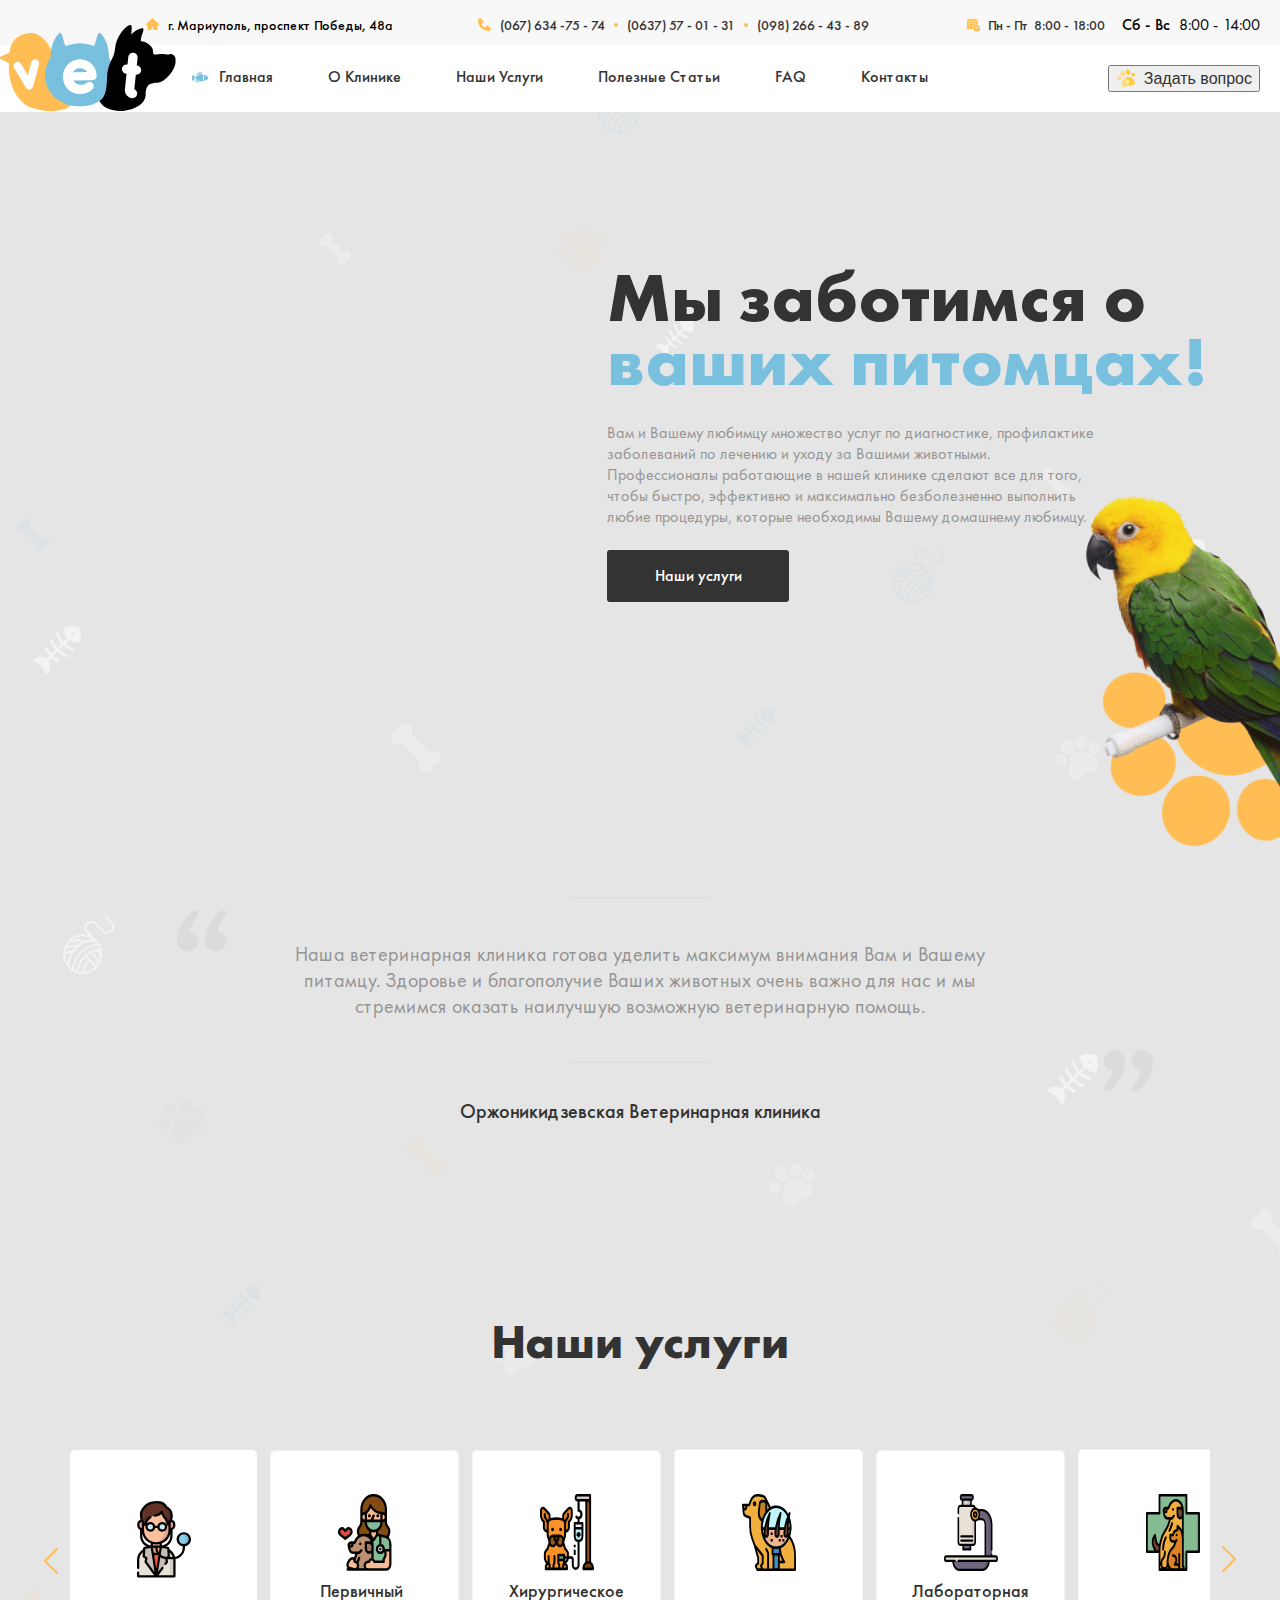
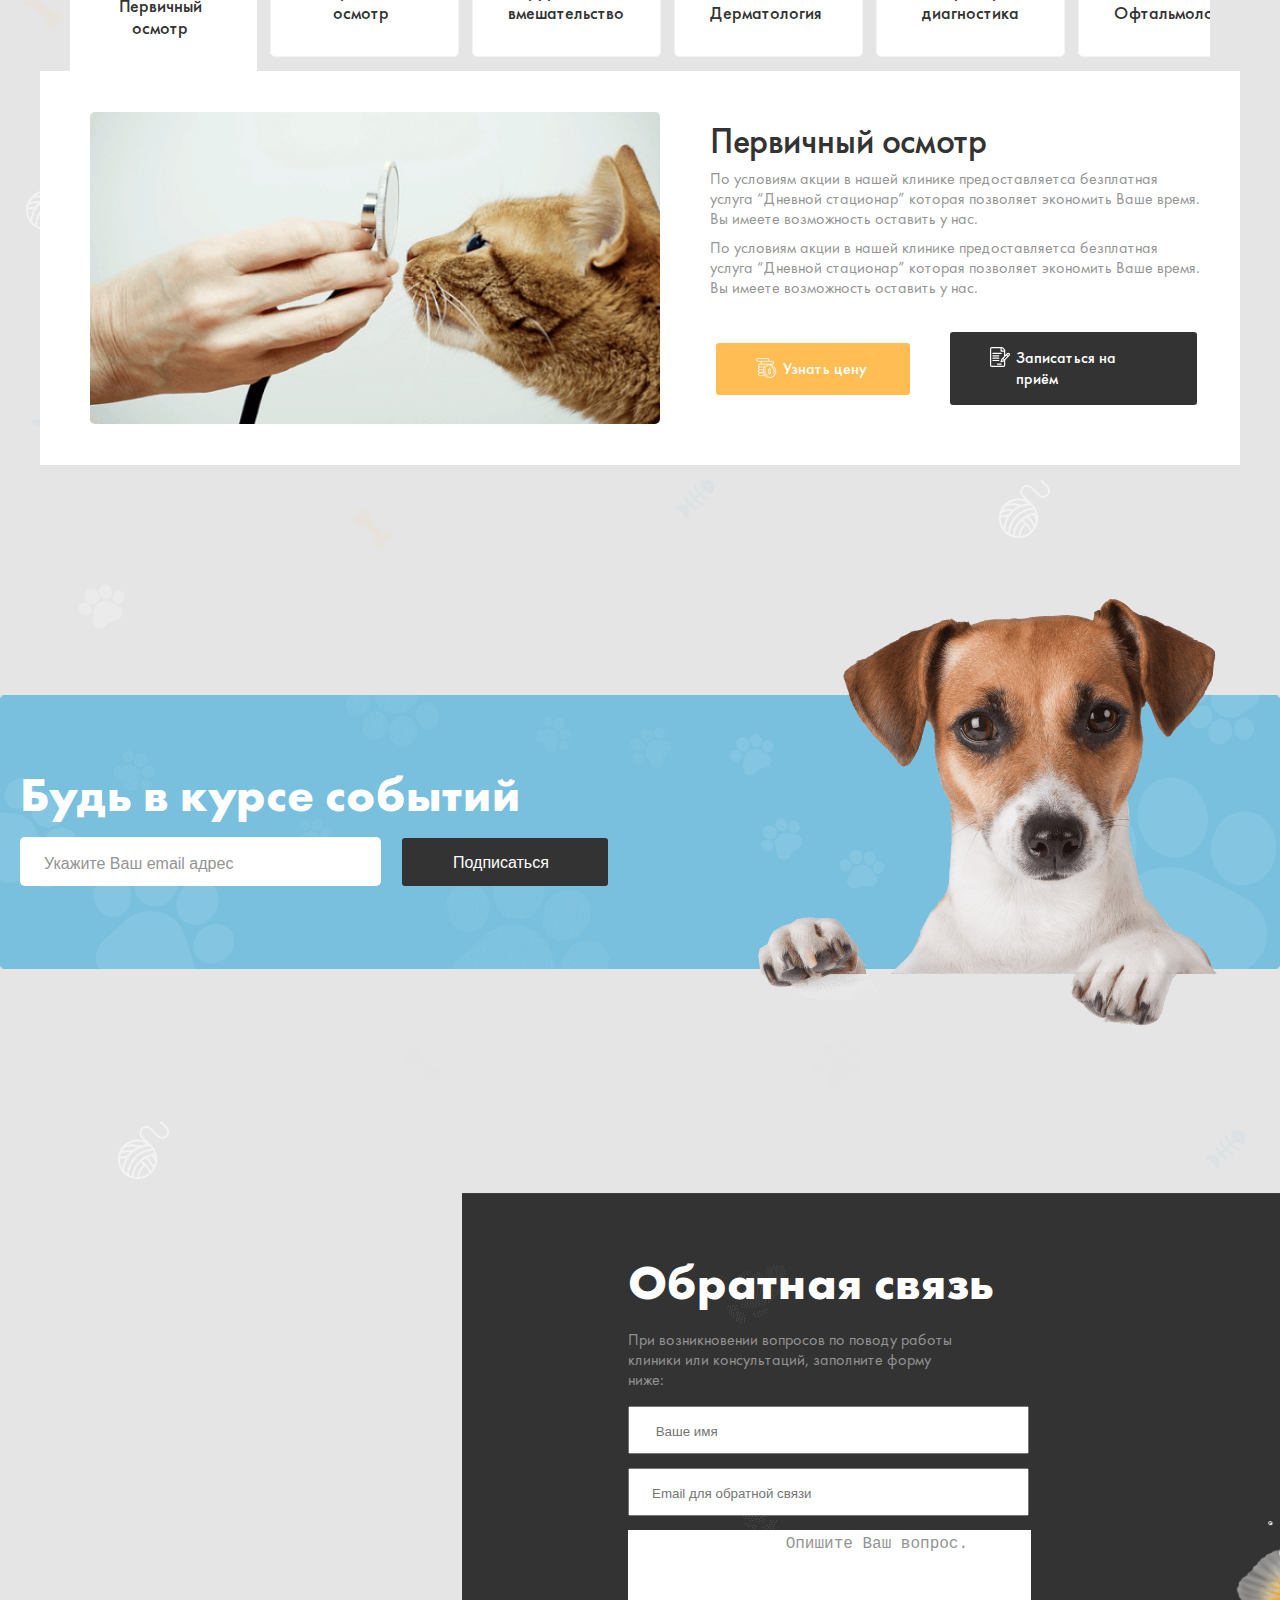
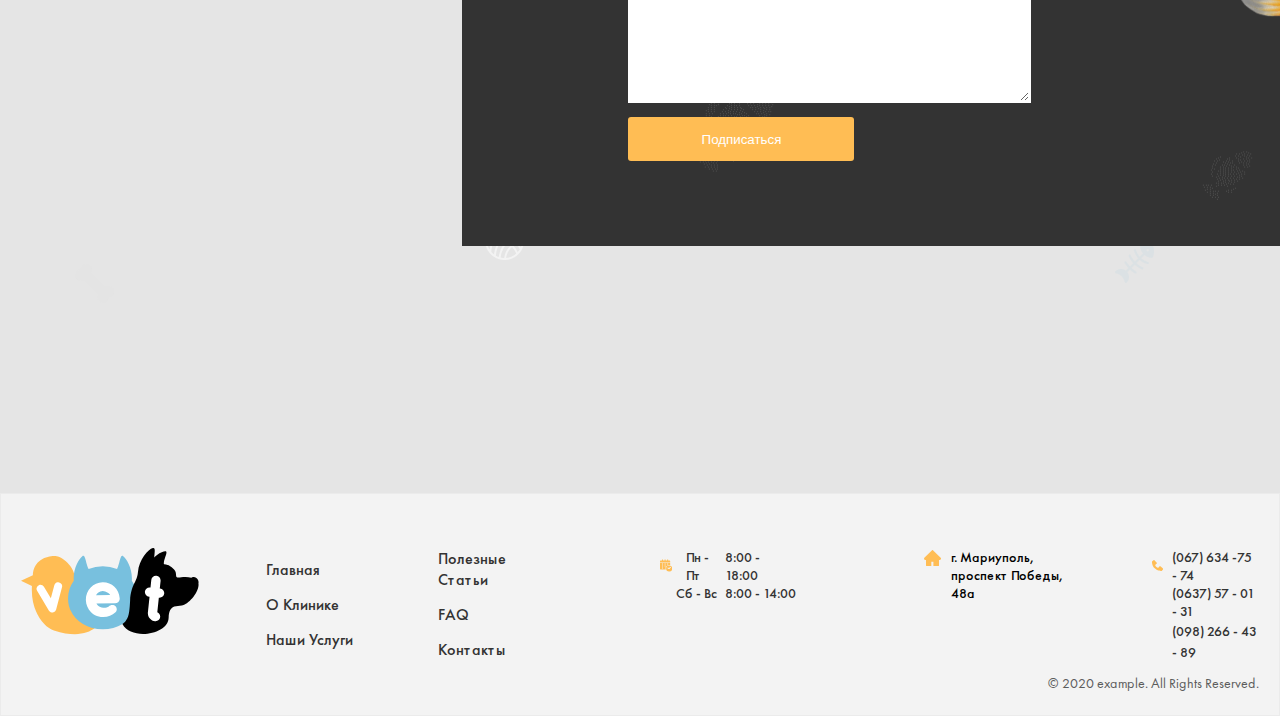
==== commit d40e8fde: "Merge pull request #1 from Khay1tov56/main" ====
--- a/index.html
+++ b/index.html
@@ -5,9 +5,9 @@
     <meta http-equiv="X-UA-Compatible" content="IE=edge" />
     <meta name="viewport" content="width=device-width, initial-scale=1.0" />
     <title>Template Project</title>
-    <link rel="stylesheet" href="./css/normalize.css" />
+    <!-- <link rel="stylesheet" href="./css/normalize.css" /> -->
     <link rel="stylesheet" href="./css/main.css" />
-    <link rel="stylesheet" href="./css/main.min.css" />
+    <!-- <link rel="stylesheet" href="./css/main.min.css" /> -->
   </head>
   <body>
     <!-- SITE HEADER START -->
@@ -47,10 +47,10 @@
             </ul>
             <div class="box-time">
               <time class="time one" datetime="2008-02-14 20:00">
-                <span class="time-big">Пн - Пт </span> 8:00 - 18:00</time
+                <strong class="time-big">Пн - Пт </strong> 8:00 - 18:00</time
               >
               <time class="header-one__time" datetime="2009-02-14 20:00"
-                ><span class="time-big">Сб - Вс </span> 8:00 - 14:00</time
+                ><strong class="time-big">Сб - Вс </strong> 8:00 - 14:00</time
               >
             </div>
           </div>
@@ -72,20 +72,24 @@
                   <a class="navbar__hreft" href="#">О Клинике</a>
                 </li>
                 <li class="navbar__itms">
-                  <a class="navbar__hreft" href="#">Наши Услуги</a>
+                  <a class="navbar__hreft" href="/xizmatlar.html"
+                    >Наши Услуги</a
+                  >
                 </li>
                 <li class="navbar__itms">
                   <a class="navbar__hreft" href="#">Полезные Статьи</a>
                 </li>
                 <li class="navbar__itms">
-                  <a class="navbar__hreft" href="#">FAQ</a>
-                </li>
-                <li class="navbar__itms">
-                  <a class="navbar__hreft" href="#">Контакты </a>
+                  <a class="navbar__hreft" href="/faq.html">FAQ</a>
+                </li>
+                <li class="navbar__itms">
+                  <a class="navbar__hreft" href="/kontakt.html">Контакты </a>
                 </li>
               </ul>
             </nav>
-            <a class="header-twoo__zadad" href="#">Задать вопрос</a>
+            <button class="header-twoo__zadad" type="button">
+              Задать вопрос
+            </button>
           </div>
         </div>
       </div>
@@ -354,7 +358,7 @@
                 <a class="footer__hreft" href="#"> О Клинике</a>
               </li>
               <li class="footer__itms">
-                <a class="footer__hreft" href="#"> Наши Услуги</a>
+                <a class="footer__hreft" href="/xizmatlar.html"> Наши Услуги</a>
               </li>
             </ul>
 
@@ -363,10 +367,10 @@
                 <a class="footer__hreft" href="#"> Полезные Статьи</a>
               </li>
               <li class="footer__itms">
-                <a class="footer__hreft" href="#">FAQ</a>
-              </li>
-              <li class="footer__itms">
-                <a class="footer__hreft" href="#"> Контакты </a>
+                <a class="footer__hreft" href="/faq.html">FAQ</a>
+              </li>
+              <li class="footer__itms">
+                <a class="footer__hreft" href="/kontakt.html"> Контакты </a>
               </li>
             </ul>
           </div>
@@ -385,7 +389,8 @@
               href="https://goo.gl/maps/o6dSLnEeMNRRo1sC7"
               target="blank"
             >
-              г. Мариуполь, проспект Победы, 48а</a
+              г. Мариуполь, <br />
+              проспект Победы, 48а</a
             >
           </address>
 
@@ -414,6 +419,68 @@
         </div>
       </div>
     </footer>
+    <!-- 
+    <div class="modal">
+      <div class="parda">
+        <div class="mini-container">
+          <div class="modal__window">
+            <button class="modal__btn js-close-modal"></button>
+
+            <div class="modal__inner">
+              <div class="modal__start">
+                <span class="modal__span">Авторизация:</span>
+
+                <a
+                  class="modal__link modal__link--google"
+                  href="https://www.google.com/"
+                  target="blank"
+                  >Войти через Google</a
+                >
+                <a
+                  class="modal__link--face"
+                  href="https://www.facebook.com/"
+                  target="blank"
+                  >Войти через Facebook</a
+                >
+              </div>
+
+              <div class="modal__end">
+                <h3 class="modal__title">Задать вопрос</h3>
+
+                <form
+                  class="modal__form"
+                  action="https://echo.htmlacademy.ru/courses"
+                  method="post"
+                  autocomplete="off"
+                >
+                  <input
+                    class="modal__name"
+                    type="text"
+                    name="user_name"
+                    aria-label="please enter your name"
+                    minlength="2"
+                    placeholder="Ваше имя"
+                    required
+                  />
+
+                  <textarea
+                    class="modal__text"
+                    name="user_messege"
+                    aria-label="please enter your messege"
+                    placeholder="Опишите Ваш вопрос."
+                  ></textarea>
+
+                  <button class="modal__submit-button">Отправить</button>
+                </form>
+              </div>
+            </div>
+          </div>
+        </div>
+      </div>
+    </div>
+
+    <script src="/js/main.js"></script> -->
+
     <!-- SITE FOOTER END -->
   </body>
 </html>
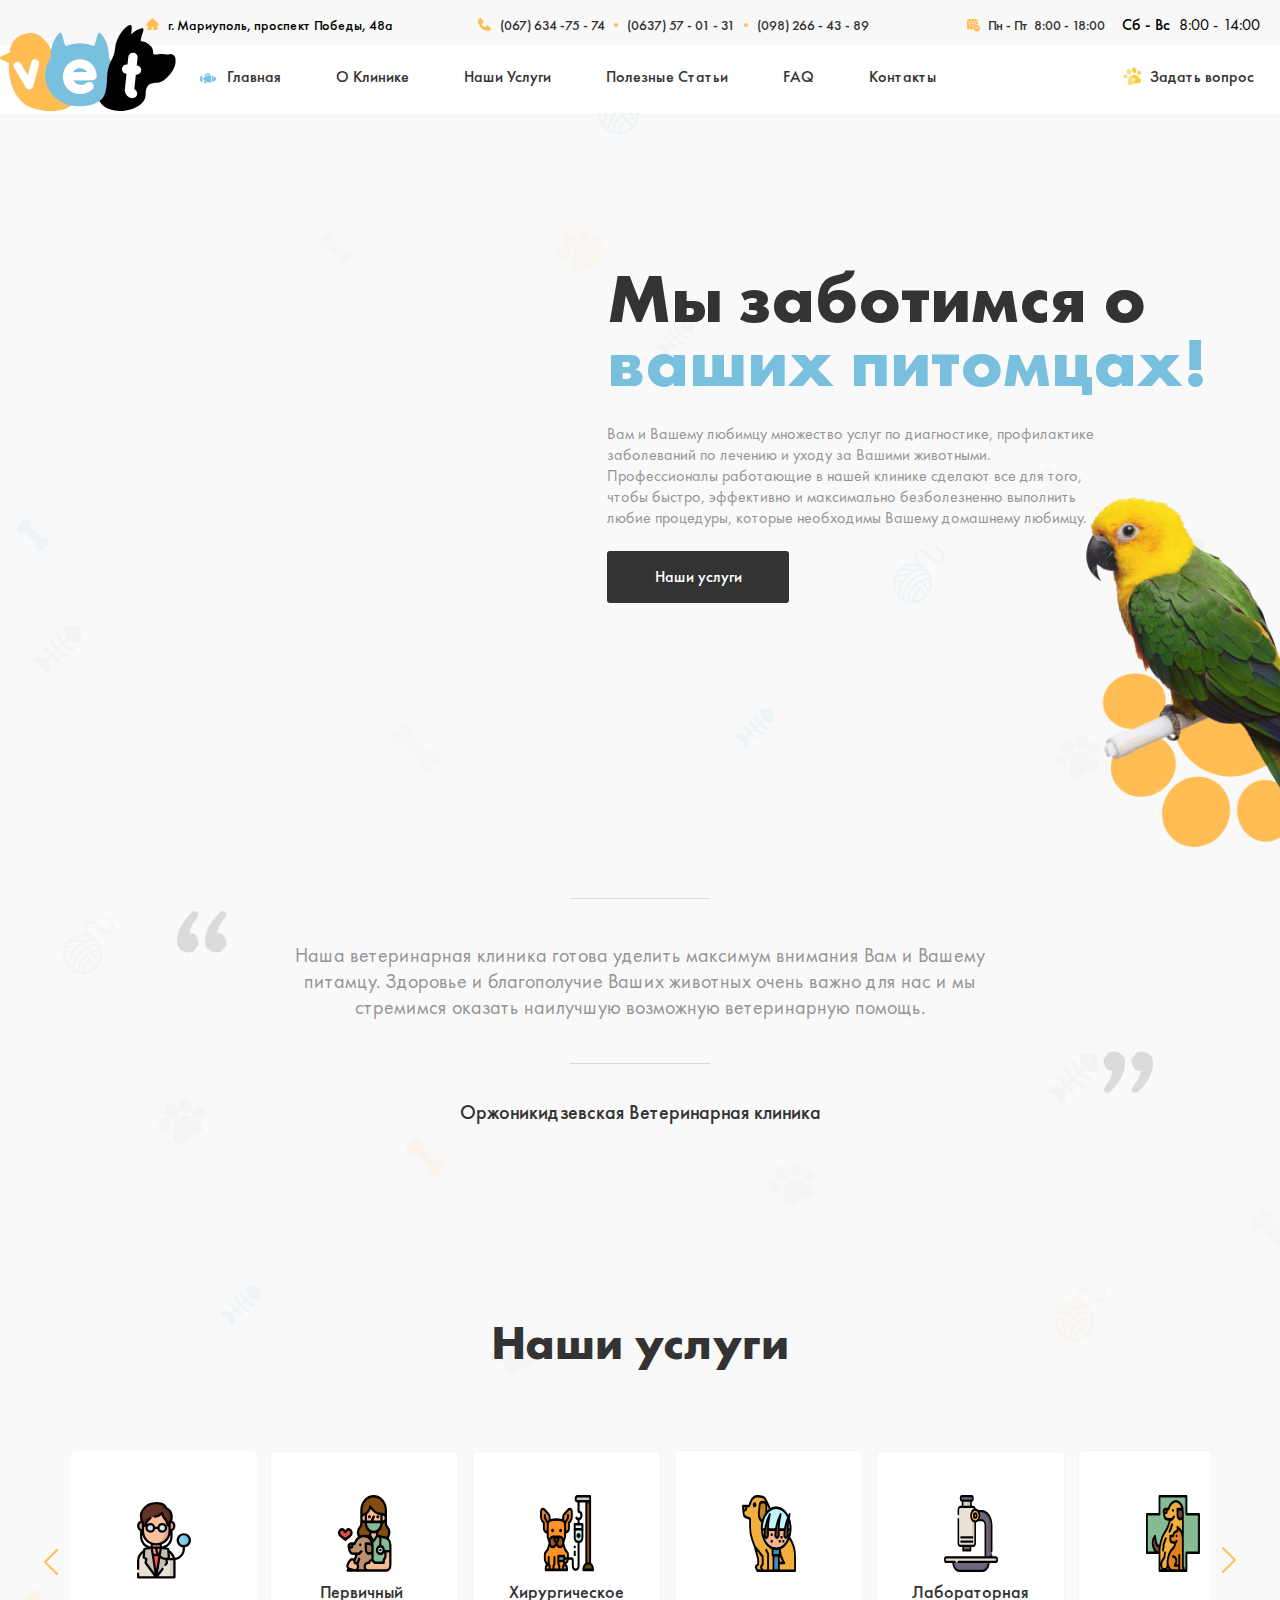
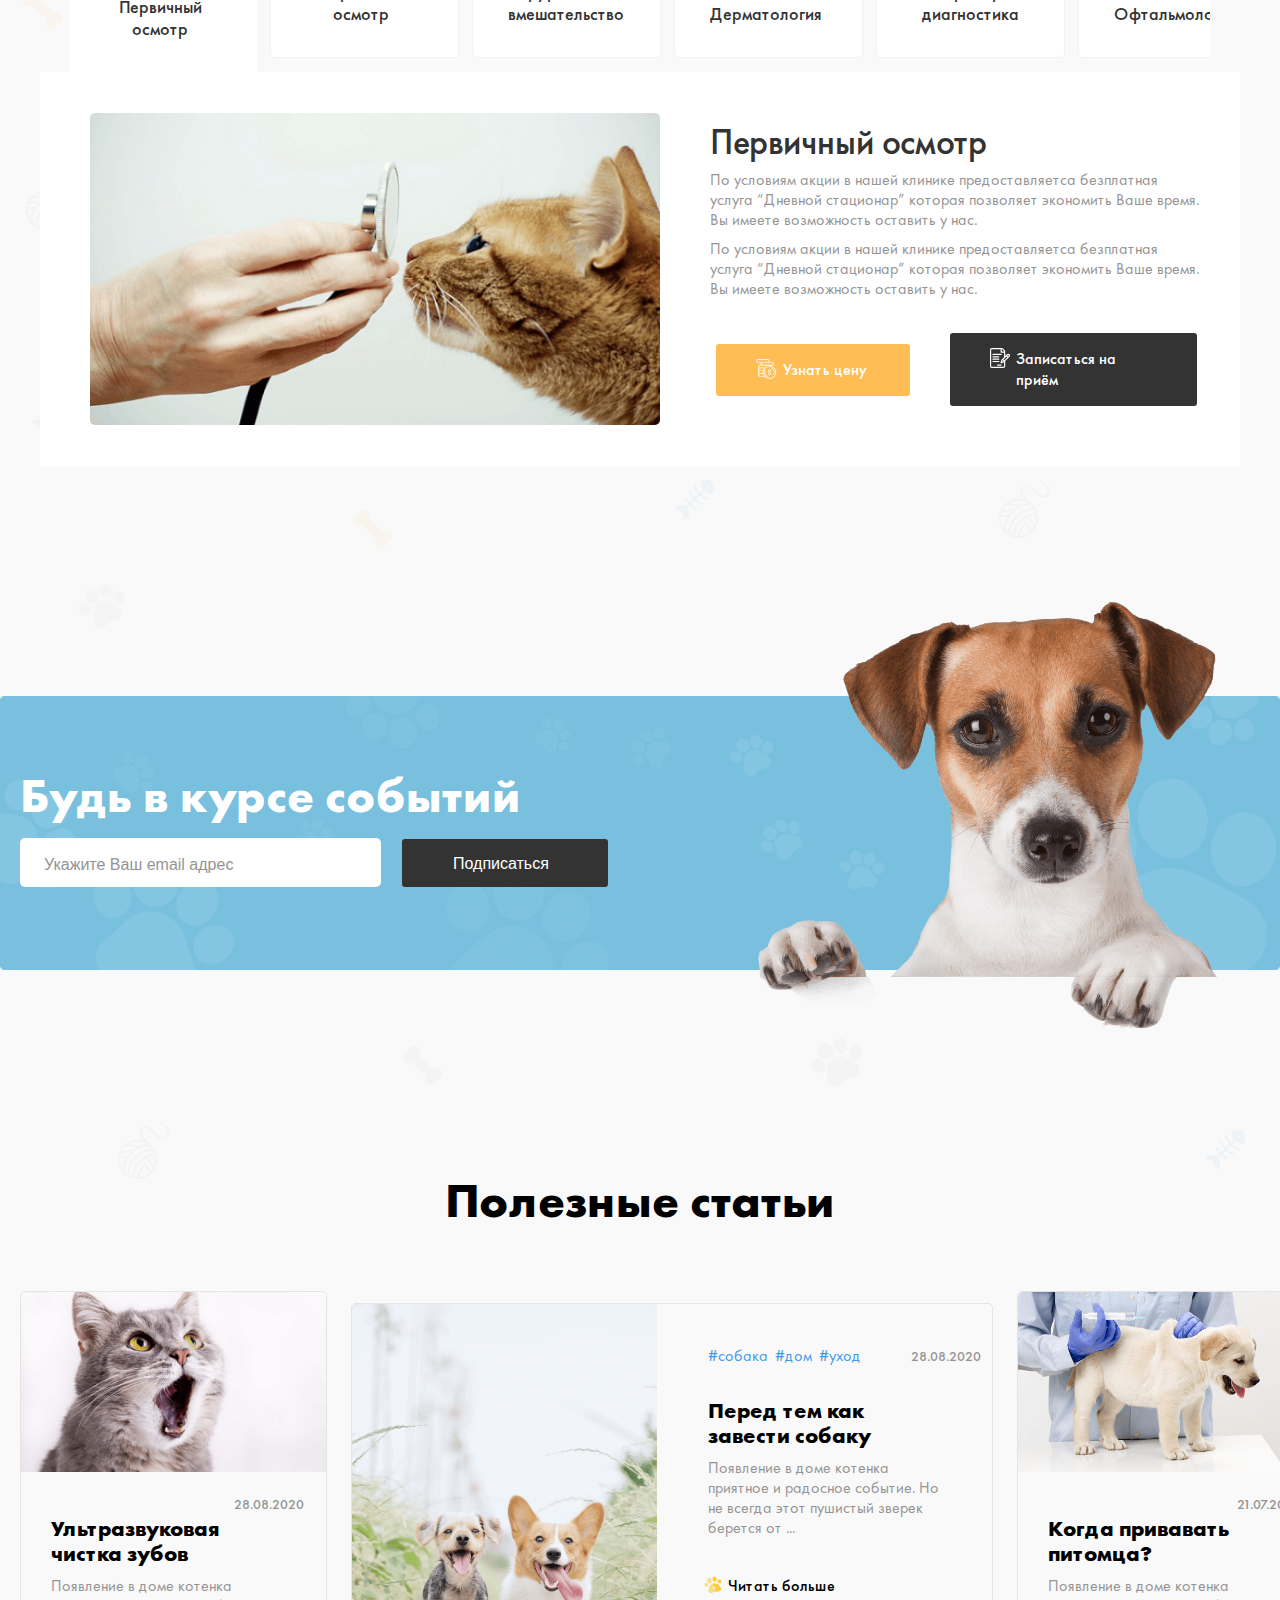
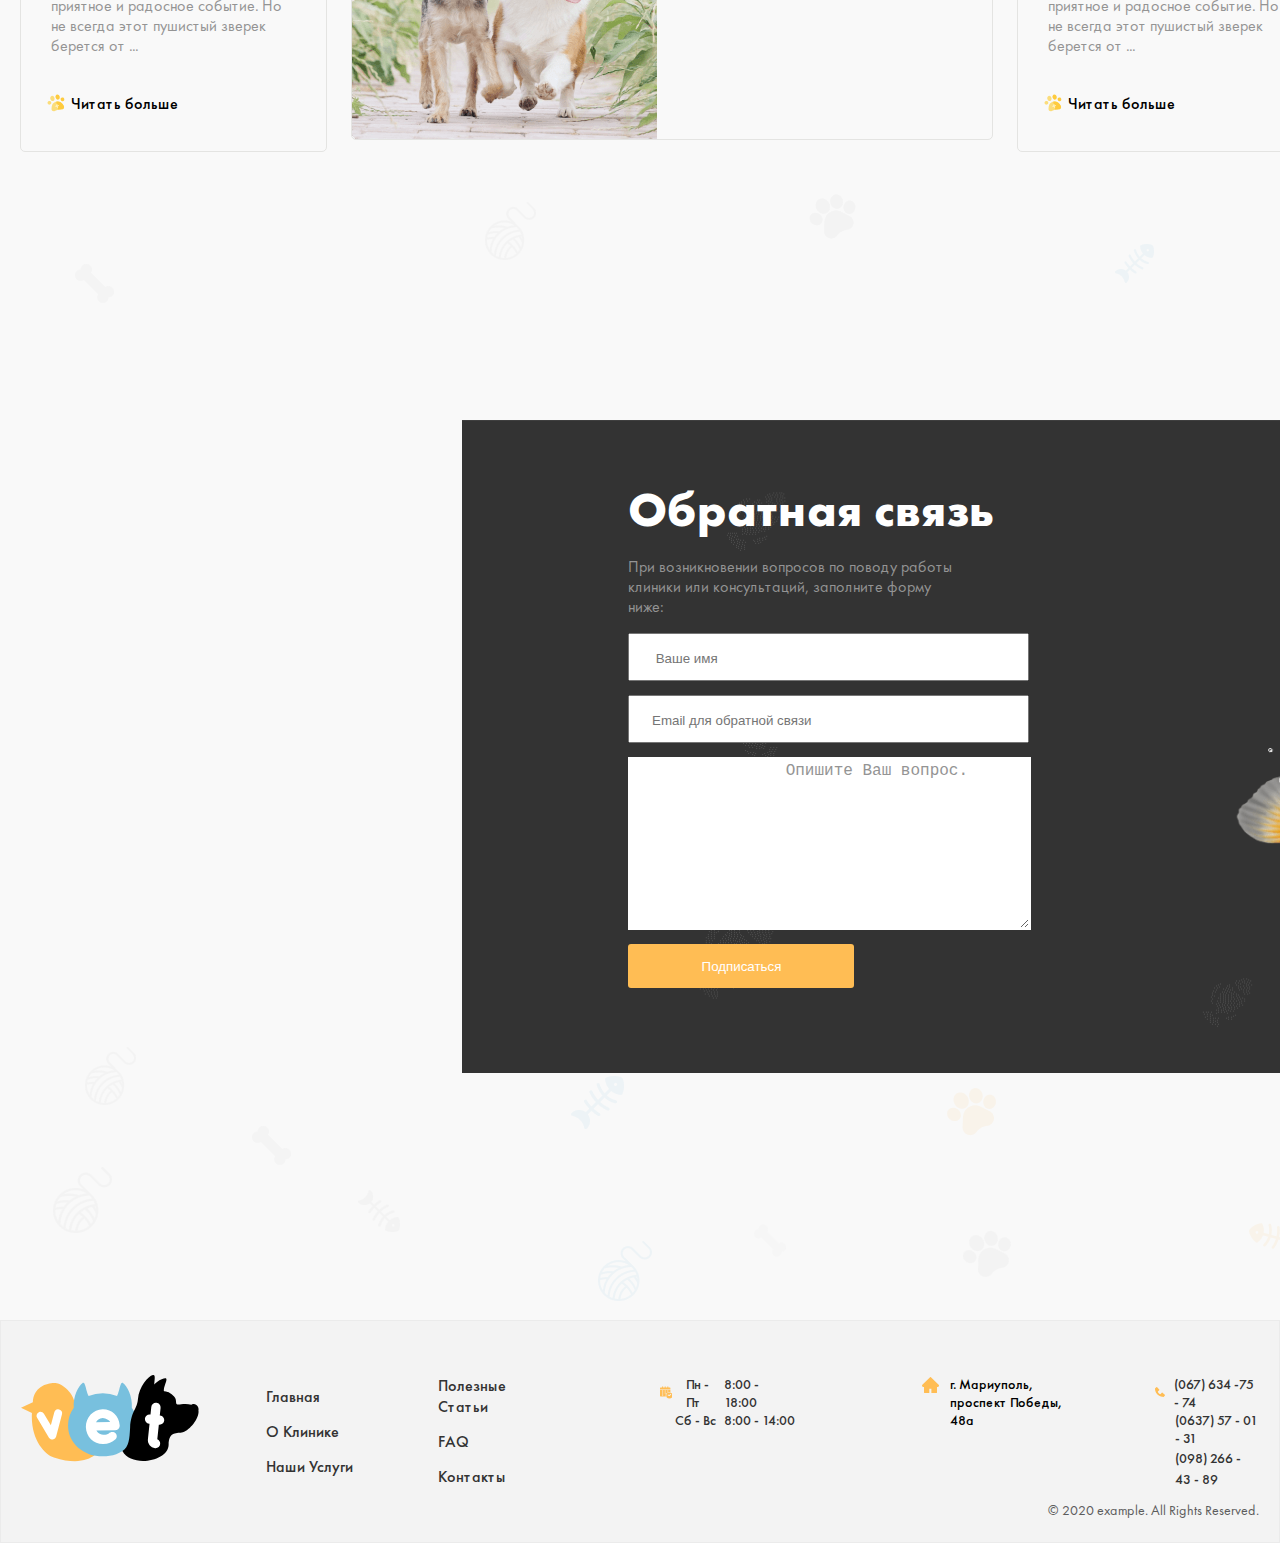
==== commit 386dce0d: "Add new hmtl page" ====
--- a/index.html
+++ b/index.html
@@ -1,425 +1,484 @@
 <!DOCTYPE html>
 <html lang="en">
-  <head>
-    <meta charset="UTF-8" />
-    <meta http-equiv="X-UA-Compatible" content="IE=edge" />
-    <meta name="viewport" content="width=device-width, initial-scale=1.0" />
-    <title>Template Project</title>
-    <!-- <link rel="stylesheet" href="./css/normalize.css" /> -->
-    <link rel="stylesheet" href="./css/main.css" />
-    <!-- <link rel="stylesheet" href="./css/main.min.css" /> -->
-  </head>
-  <body>
-    <!-- SITE HEADER START -->
-
-    <header class="site-header">
-      <div class="header-one-bg">
-        <div class="container">
-          <div class="header-one">
-            <address class="adress">
-              <a
-                class="adress-hreft"
-                href="https://goo.gl/maps/o6dSLnEeMNRRo1sC7"
-                target="_blank"
-              >
-                г. Мариуполь, проспект Победы, 48а</a
-              >
-            </address>
-
-            <ul class="one__list">
-              <li class="one__itms">
-                <a class="one__tellhreft" href="tel:+0676347574"
-                  >(067) 634 -75 - 74</a
-                >
+
+<head>
+  <meta charset="UTF-8" />
+  <meta http-equiv="X-UA-Compatible" content="IE=edge" />
+  <meta name="viewport" content="width=device-width, initial-scale=1.0" />
+  <title>Template Project</title>
+  <link rel="stylesheet" href="./css/normalize.css" />
+  <link rel="stylesheet" href="./css/main.css" />
+  <!-- <link rel="stylesheet" href="./css/main.min.css" /> -->
+</head>
+
+<body>
+  <!-- SITE HEADER START -->
+
+  <header class="site-header">
+    <div class="header-one-bg">
+      <div class="container">
+        <div class="header-one">
+          <address class="adress">
+            <a class="adress-hreft" href="https://goo.gl/maps/o6dSLnEeMNRRo1sC7" target="_blank">
+              г. Мариуполь, проспект Победы, 48а</a>
+          </address>
+
+          <ul class="one__list">
+            <li class="one__itms">
+              <a class="one__tellhreft" href="tel:+0676347574">(067) 634 -75 - 74</a>
+            </li>
+
+            <li class="one__itms">
+              <a class="one__tellhreft" href="tel:+0637570131">(0637) 57 - 01 - 31</a>
+            </li>
+
+            <li class="one__itms">
+              <a class="one__tellhreft" href="tel:+0982664389">(098) 266 - 43 - 89</a>
+            </li>
+          </ul>
+          <div class="box-time">
+            <time class="time one" datetime="2008-02-14 20:00">
+              <strong class="time-big">Пн - Пт </strong> 8:00 - 18:00</time>
+            <time class="header-one__time" datetime="2009-02-14 20:00"><strong class="time-big">Сб - Вс </strong> 8:00 -
+              14:00</time>
+          </div>
+        </div>
+      </div>
+    </div>
+
+    <div class="header-twoo-bg">
+      <div class="container">
+        <div class="header-twoo">
+          <a class="header-twoo__logo" href="/index.html">
+            <img src="/images/logo.svg" alt="site logo" />
+          </a>
+          <nav class="navbar">
+            <ul class="navbar__list">
+              <li class="navbar__itms">
+                <a class="navbar__hreft" href="/index.html">Главная</a>
               </li>
-
-              <li class="one__itms">
-                <a class="one__tellhreft" href="tel:+0637570131"
-                  >(0637) 57 - 01 - 31</a
-                >
+              <li class="navbar__itms">
+                <a class="navbar__hreft" href="#">О Клинике</a>
               </li>
-
-              <li class="one__itms">
-                <a class="one__tellhreft" href="tel:+0982664389"
-                  >(098) 266 - 43 - 89</a
-                >
+              <li class="navbar__itms">
+                <a class="navbar__hreft" href="/xizmatlar.html">Наши Услуги</a>
+              </li>
+              <li class="navbar__itms">
+                <a class="navbar__hreft" href="#">Полезные Статьи</a>
+              </li>
+              <li class="navbar__itms">
+                <a class="navbar__hreft" href="/faq.html">FAQ</a>
+              </li>
+              <li class="navbar__itms">
+                <a class="navbar__hreft" href="/kontakt.html">Контакты </a>
               </li>
             </ul>
-            <div class="box-time">
-              <time class="time one" datetime="2008-02-14 20:00">
-                <strong class="time-big">Пн - Пт </strong> 8:00 - 18:00</time
-              >
-              <time class="header-one__time" datetime="2009-02-14 20:00"
-                ><strong class="time-big">Сб - Вс </strong> 8:00 - 14:00</time
-              >
+          </nav>
+          <button class="header-twoo__zadad" type="button">
+            Задать вопрос
+          </button>
+        </div>
+      </div>
+    </div>
+  </header>
+
+  <!-- SITE HEADER END -->
+
+  <!-- SITE MAIN START -->
+  <main class="site-main">
+    <section class="hero">
+      <div class="container">
+        <div class="hero__big-box">
+          <div class="hero__box">
+            <h1 class="hero__big-text">
+              Мы заботимся о
+              <span class="hero__color-blue">ваших питомцах! </span>
+            </h1>
+          </div>
+          <div class="hero__mini-text-box">
+            <p class="hero__mini-text">
+              Вам и Вашему любимцу множество услуг по диагностике,
+              профилактике заболеваний по лечению и уходу за Вашими животными.
+              Профессионалы работающие в нашей клинике сделают все для того,
+              чтобы быстро, эффективно и максимально безболезненно выполнить
+              любие процедуры, которые необходимы Вашему домашнему любимцу.
+            </p>
+          </div>
+
+          <a class="site-black-hreft" href="#">Наши услуги</a>
+        </div>
+      </div>
+    </section>
+
+    <section class="text">
+      <h2 class="visually-hidden">Наша</h2>
+      <div class="text__box">
+        <blockquote class="text__mini-text">
+          Наша ветеринарная клиника готова уделить максимум внимания Вам и
+          Вашему питамцу. Здоровье и благополучие Ваших животных очень важно
+          для нас и мы стремимся оказать наилучшую возможную ветеринарную
+          помощь.
+        </blockquote>
+      </div>
+      <h3 class="text__mini">Оржоникидзевская Ветеринарная клиника</h3>
+    </section>
+    <section class="middle">
+      <div class="container">
+        <h2 class="middle__big-text">Наши услуги</h2>
+        <div class="middle__big-boxx">
+          <button class="middle__button" type="button">
+            <img src="images/service-btn.svg" alt="boton right" />
+          </button>
+          <ul class="middle__list">
+            <li class="middle__itms">
+              <a class="middle__hreft" href="#">
+                <div class="middle__hreft-box">Первичный осмотр</div>
+              </a>
+            </li>
+            <li class="middle__itms">
+              <a class="middle__hreft" href="#">
+                <div class="middle__hreft-box">Первичный осмотр</div>
+              </a>
+            </li>
+
+            <li class="middle__itms">
+              <a class="middle__hreft" href="#">
+                <div class="middle__hreft-box">
+                  Хирургическое вмешательство
+                </div>
+              </a>
+            </li>
+
+            <li class="middle__itms">
+              <a class="middle__hreft" href="#">
+                <div class="middle__hreft-box">Дерматология</div>
+              </a>
+            </li>
+
+            <li class="middle__itms">
+              <a class="middle__hreft" href="#">
+                <div class="middle__hreft-box">
+                  Лабораторная диагностика
+                </div>
+              </a>
+            </li>
+            <li class="middle__itms">
+              <a class="middle__hreft" href="#">
+                <div class="middle__hreft-box">Офтальмология</div>
+              </a>
+            </li>
+
+            <li class="middle__itms">
+              <a class="middle__hreft" href="#">
+                <div class="middle__hreft-box">УЗИ диагностика</div>
+              </a>
+            </li>
+            <li class="middle__itms">
+              <a class="middle__hreft" href="#">
+                <div class="middle__hreft-box">Чипирование</div>
+              </a>
+            </li>
+
+            <li class="middle__itms">
+              <a class="middle__hreft" href="#">
+                <div class="middle__hreft-box">Международные паспорта</div>
+              </a>
+            </li>
+
+            <li class="middle__itms">
+              <a class="middle__hreft" href="#">
+                <div class="middle__hreft-box">Вакцинация</div>
+              </a>
+            </li>
+
+            <li class="middle__itms">
+              <a class="middle__hreft" href="#">
+                <div class="middle__hreft-box">Стоматология</div>
+              </a>
+            </li>
+            <li class="middle__itms">
+              <a class="middle__hreft" href="#">
+                <div class="middle__hreft-box">Вызов на дом</div>
+              </a>
+            </li>
+          </ul>
+
+          <button class="middle__button middle__button--right" type="button">
+            <img src="images/service-btn.svg" alt="boton right" />
+          </button>
+        </div>
+
+        <div class="midlle__cat-box">
+          <img class="midlle__cat" src="/images/mushu.png" srcset="/images/mushu.png 1x, /images/mushu@2x.png 2x"
+            alt="cat and doctor" />
+          <div class="middle__box-text">
+            <h3 class="middle__one">Первичный осмотр</h3>
+            <p class="middle__minii-text">
+              По условиям акции в нашей клинике предоставляетса безплатная
+              услуга “Дневной стационар” которая позволяет экономить Ваше
+              время. Вы имеете возможность оставить у нас.
+            </p>
+            <p class="middle__minii-text middle__minii-text--twoo">
+              По условиям акции в нашей клинике предоставляетса безплатная
+              услуга “Дневной стационар” которая позволяет экономить Ваше
+              время. Вы имеете возможность оставить у нас.
+            </p>
+            <div class="middle__botton-box">
+              <a class="middle__bottn-one" href="#">
+                <span>Узнать цену</span>
+              </a>
+              <a class="middle__bottn-twoo" href="#">
+                <span>Записаться на приём</span>
+              </a>
             </div>
           </div>
         </div>
       </div>
-
-      <div class="header-twoo-bg">
-        <div class="container">
-          <div class="header-twoo">
-            <a class="header-twoo__logo" href="/index.html">
-              <img src="/images/logo.svg" alt="site logo" />
-            </a>
-            <nav class="navbar">
-              <ul class="navbar__list">
-                <li class="navbar__itms">
-                  <a class="navbar__hreft" href="/index.html">Главная</a>
-                </li>
-                <li class="navbar__itms">
-                  <a class="navbar__hreft" href="#">О Клинике</a>
-                </li>
-                <li class="navbar__itms">
-                  <a class="navbar__hreft" href="/xizmatlar.html"
-                    >Наши Услуги</a
-                  >
-                </li>
-                <li class="navbar__itms">
-                  <a class="navbar__hreft" href="#">Полезные Статьи</a>
-                </li>
-                <li class="navbar__itms">
-                  <a class="navbar__hreft" href="/faq.html">FAQ</a>
-                </li>
-                <li class="navbar__itms">
-                  <a class="navbar__hreft" href="/kontakt.html">Контакты </a>
-                </li>
-              </ul>
-            </nav>
-            <button class="header-twoo__zadad" type="button">
-              Задать вопрос
-            </button>
-          </div>
-        </div>
-      </div>
-    </header>
-
-    <!-- SITE HEADER END -->
-
-    <!-- SITE MAIN START -->
-    <main class="site-main">
-      <section class="hero">
-        <div class="container">
-          <div class="hero__big-box">
-            <div class="hero__box">
-              <h1 class="hero__big-text">
-                Мы заботимся о
-                <span class="hero__color-blue">ваших питомцах! </span>
-              </h1>
+    </section>
+
+
+
+
+    <section class="dog">
+      <div class="container">
+        <div class="dog__box">
+          <h2 class="dox__big-text">Будь в курсе событий</h2>
+
+          <form class="dog__form-box" action="https://echo.htmlacademy.ru/" method="post" autocomplete="off">
+            <input class="dog__input" type="email" name="email" aria-label="email" placeholder="Укажите Ваш email адрес"
+              required />
+            <button class="dog__button" type="button">Подписаться</button>
+          </form>
+        </div>
+      </div>
+    </section>
+
+    <!-- cite section begin  -->
+    <section class="cite">
+      <div class="container">
+        <h2 class="cite__topic">Полезные статьи</h2>
+        <ul class="cite__list">
+          <li class="cite__item">
+            <img class="cite__img" src="./images/catopenmouth.png" width="305" height="180" alt="cat open mouth"
+              srcset="./images/catopenmouth.png 1x, ./images/catopenmouth@2x.png 2x">
+            <div class="cite__content">
+              <div class="cite__box">
+                <ul class="cite__taglist">
+                  <li class="cite__tag-item">
+                    #собака
+                  </li>
+                  <li class="cite__tag-item">
+                    #дом
+                  </li>
+                  <li class="cite__tag-item">
+                    #уход
+                  </li>
+                </ul>
+                <time class="cite__time" datetime="2022-07-18"> 28.08.2020</time>
+              </div>
+
+              <div class="cite__item-context">
+                <h3 class="cite__item-title">
+                  Ультразвуковая чистка зубов
+                </h3>
+                <p class="cite__item-text">
+                  Появление в доме котенка приятное и радосное событие. Но не всегда этот пушистый
+                  зверек
+                  берется от ...
+                </p>
+              </div>
+
+              <a class="cite__item-link" href="#">
+                Читать больше
+              </a>
             </div>
-            <div class="hero__mini-text-box">
-              <p class="hero__mini-text">
-                Вам и Вашему любимцу множество услуг по диагностике,
-                профилактике заболеваний по лечению и уходу за Вашими животными.
-                Профессионалы работающие в нашей клинике сделают все для того,
-                чтобы быстро, эффективно и максимально безболезненно выполнить
-                любие процедуры, которые необходимы Вашему домашнему любимцу.
+
+          </li>
+
+          <li class="cite__item cite__item--active">
+
+            <img class="cite__img cite__img--active" src="./images/runningdogs.png" width="305" height="180"
+              alt="runningdogs" srcset="./images/runningdogs.png 1x, ./images/runningdogs@2x.png 2x">
+
+            <div class="cite__content ">
+              <div class="cite__box">
+                <ul class="cite__taglist">
+                  <li class="cite__tag-item">
+                    #собака
+                  </li>
+                  <li class="cite__tag-item">
+                    #дом
+                  </li>
+                  <li class="cite__tag-item">
+                    #уход
+                  </li>
+                </ul>
+                <time class="cite__time" datetime="2022-07-18"> 28.08.2020</time>
+              </div>
+
+              <div class="cite__item-context">
+                <h3 class="cite__item-title">
+                  Перед тем как завести собаку
+                </h3>
+                <p class="cite__item-text">
+                  Появление в доме котенка приятное и радосное событие. Но не всегда этот пушистый
+                  зверек берется от ...
+                </p>
+              </div>
+
+              <a class="cite__item-link" href="#">
+                Читать больше
+              </a>
+            </div>
+
+          </li>
+
+          <li class="cite__item">
+            <img class="cite__img" src="./images/dogwithdoctor.png" width="305" height="180" alt="doctor and dog"
+              srcset="./images/dogwithdoctor.png 1x, ./images/dogwithdoctor@2x.png 2x">
+            <div class="cite__content">
+              <div class="cite__box">
+                <ul class="cite__taglist">
+                  <li class="cite__tag-item">
+                    #собака
+                  </li>
+                  <li class="cite__tag-item">
+                    #дом
+                  </li>
+                  <li class="cite__tag-item">
+                    #уход
+                  </li>
+                </ul>
+                <time class="cite__time" datetime="2022-07-18"> 21.07.2020</time>
+              </div>
+
+              <div class="cite__item-context">
+                <h3 class="cite__item-title">
+                  Когда привавать питомца?
+                </h3>
+                <p class="cite__item-text">
+                  Появление в доме котенка приятное и радосное событие. Но не всегда этот пушистый
+                  зверек берется от ...
+                </p>
+              </div>
+
+              <a class="cite__item-link" href="#">
+                Читать больше
+              </a>
+            </div>
+
+          </li>
+        </ul>
+      </div>
+    </section>
+    <!-- cite section end  -->
+
+
+    <section class="fish">
+      <div class="fish__big-box">
+        <div class="fish__map">
+          <iframe
+            src="https://www.google.com/maps/embed?pb=!1m18!1m12!1m3!1d640.0413887064166!2d14.419644611995928!3d50.083187169298554!2m3!1f0!2f0!3f0!3m2!1i1024!2i768!4f13.1!3m3!1m2!1s0x470b94ee65cb5ebf%3A0x52442c6a7125038c!2zTWFydGluc2vDoSwgMTEwIDAwIFN0YXLDqSBNxJtzdG8sIEN6ZWNoaWE!5e0!3m2!1sen!2s!4v1658178689873!5m2!1sen!2s"
+            width="462" height="652" style="border: 0" loading="lazy" referrerpolicy="no-referrer-when-downgrade">
+          </iframe>
+        </div>
+        <div class="fish__box">
+          <div class="fish__box-minibox">
+            <h2 class="fish__big-text">Обратная связь</h2>
+            <div class="fish__min">
+              <p class="fish__mini-text">
+                При возникновении вопросов по поводу работы клиники или
+                консультаций, заполните форму ниже:
               </p>
             </div>
-
-            <a class="site-black-hreft" href="#">Наши услуги</a>
           </div>
-        </div>
-      </section>
-
-      <section class="text">
-        <h2 class="visually-hidden">Наша</h2>
-        <div class="text__box">
-          <blockquote class="text__mini-text">
-            Наша ветеринарная клиника готова уделить максимум внимания Вам и
-            Вашему питамцу. Здоровье и благополучие Ваших животных очень важно
-            для нас и мы стремимся оказать наилучшую возможную ветеринарную
-            помощь.
-          </blockquote>
-        </div>
-        <h3 class="text__mini">Оржоникидзевская Ветеринарная клиника</h3>
-      </section>
-      <section class="middle">
-        <div class="container">
-          <h2 class="middle__big-text">Наши услуги</h2>
-          <div class="middle__big-boxx">
-            <button class="middle__button" type="button">
-              <img src="images/service-btn.svg" alt="boton right" />
-            </button>
-            <ul class="middle__list">
-              <li class="middle__itms">
-                <a class="middle__hreft" href="#">
-                  <div class="middle__hreft-box">Первичный осмотр</div></a
-                >
-              </li>
-              <li class="middle__itms">
-                <a class="middle__hreft" href="#">
-                  <div class="middle__hreft-box">Первичный осмотр</div></a
-                >
-              </li>
-
-              <li class="middle__itms">
-                <a class="middle__hreft" href="#">
-                  <div class="middle__hreft-box">
-                    Хирургическое вмешательство
-                  </div></a
-                >
-              </li>
-
-              <li class="middle__itms">
-                <a class="middle__hreft" href="#">
-                  <div class="middle__hreft-box">Дерматология</div></a
-                >
-              </li>
-
-              <li class="middle__itms">
-                <a class="middle__hreft" href="#">
-                  <div class="middle__hreft-box">
-                    Лабораторная диагностика
-                  </div></a
-                >
-              </li>
-              <li class="middle__itms">
-                <a class="middle__hreft" href="#">
-                  <div class="middle__hreft-box">Офтальмология</div></a
-                >
-              </li>
-
-              <li class="middle__itms">
-                <a class="middle__hreft" href="#">
-                  <div class="middle__hreft-box">УЗИ диагностика</div></a
-                >
-              </li>
-              <li class="middle__itms">
-                <a class="middle__hreft" href="#">
-                  <div class="middle__hreft-box">Чипирование</div></a
-                >
-              </li>
-
-              <li class="middle__itms">
-                <a class="middle__hreft" href="#">
-                  <div class="middle__hreft-box">Международные паспорта</div></a
-                >
-              </li>
-
-              <li class="middle__itms">
-                <a class="middle__hreft" href="#">
-                  <div class="middle__hreft-box">Вакцинация</div></a
-                >
-              </li>
-
-              <li class="middle__itms">
-                <a class="middle__hreft" href="#">
-                  <div class="middle__hreft-box">Стоматология</div></a
-                >
-              </li>
-              <li class="middle__itms">
-                <a class="middle__hreft" href="#">
-                  <div class="middle__hreft-box">Вызов на дом</div></a
-                >
-              </li>
-            </ul>
-
-            <button class="middle__button middle__button--right" type="button">
-              <img src="images/service-btn.svg" alt="boton right" />
-            </button>
-          </div>
-
-          <div class="midlle__cat-box">
-            <img
-              class="midlle__cat"
-              src="/images/mushu.png"
-              srcset="/images/mushu.png 1x, /images/mushu@2x.png 2x"
-              alt="cat and doctor"
-            />
-            <div class="middle__box-text">
-              <h3 class="middle__one">Первичный осмотр</h3>
-              <p class="middle__minii-text">
-                По условиям акции в нашей клинике предоставляетса безплатная
-                услуга “Дневной стационар” которая позволяет экономить Ваше
-                время. Вы имеете возможность оставить у нас.
-              </p>
-              <p class="middle__minii-text middle__minii-text--twoo">
-                По условиям акции в нашей клинике предоставляетса безплатная
-                услуга “Дневной стационар” которая позволяет экономить Ваше
-                время. Вы имеете возможность оставить у нас.
-              </p>
-              <div class="middle__botton-box">
-                <a class="middle__bottn-one" href="#">
-                  <span>Узнать цену</span>
-                </a>
-                <a class="middle__bottn-twoo" href="#">
-                  <span>Записаться на приём</span>
-                </a>
-              </div>
-            </div>
-          </div>
-        </div>
-      </section>
-
-      <section class="dog">
-        <div class="container">
-          <div class="dog__box">
-            <h2 class="dox__big-text">Будь в курсе событий</h2>
-
-            <form
-              class="dog__form-box"
-              action="https://echo.htmlacademy.ru/"
-              method="post"
-              autocomplete="off"
-            >
-              <input
-                class="dog__input"
-                type="email"
-                name="email"
-                aria-label="email"
-                placeholder="Укажите Ваш email адрес"
-                required
-              />
-              <button class="dog__button" type="button">Подписаться</button>
-            </form>
-          </div>
-        </div>
-      </section>
-
-      <section class="fish">
-        <div class="fish__big-box">
-          <div class="fish__map">
-            <iframe
-              src="https://www.google.com/maps/embed?pb=!1m18!1m12!1m3!1d640.0413887064166!2d14.419644611995928!3d50.083187169298554!2m3!1f0!2f0!3f0!3m2!1i1024!2i768!4f13.1!3m3!1m2!1s0x470b94ee65cb5ebf%3A0x52442c6a7125038c!2zTWFydGluc2vDoSwgMTEwIDAwIFN0YXLDqSBNxJtzdG8sIEN6ZWNoaWE!5e0!3m2!1sen!2s!4v1658178689873!5m2!1sen!2s"
-              width="462"
-              height="652"
-              style="border: 0"
-              loading="lazy"
-              referrerpolicy="no-referrer-when-downgrade"
-            >
-            </iframe>
-          </div>
-          <div class="fish__box">
-            <div class="fish__box-minibox">
-              <h2 class="fish__big-text">Обратная связь</h2>
-              <div class="fish__min">
-                <p class="fish__mini-text">
-                  При возникновении вопросов по поводу работы клиники или
-                  консультаций, заполните форму ниже:
-                </p>
-              </div>
-            </div>
-
-            <form
-              class="fish__form-box"
-              action="https://echo.htmlacademy.ru/"
-              method="post"
-              autocomplete="off"
-            >
-              <input
-                class="fish__input"
-                type="text"
-                name="text"
-                aria-label="text"
-                placeholder=" Ваше имя"
-                required
-                minlength="2"
-              />
-              <input
-                class="fish__input fish__input-typtex"
-                type="email"
-                name="email"
-                aria-label="email"
-                placeholder="Email для обратной связи"
-                required
-              />
-
-              <textarea class="fish__textarea" name="email" aria-label="email">
+
+          <form class="fish__form-box" action="https://echo.htmlacademy.ru/" method="post" autocomplete="off">
+            <input class="fish__input" type="text" name="text" aria-label="text" placeholder=" Ваше имя" required
+              minlength="2" />
+            <input class="fish__input fish__input-typtex" type="email" name="email" aria-label="email"
+              placeholder="Email для обратной связи" required />
+
+            <textarea class="fish__textarea" name="email" aria-label="email">
                 Опишите Ваш вопрос.
 
                
               </textarea>
 
-              <button class="fish__button" type="button">Подписаться</button>
-            </form>
-          </div>
-        </div>
-      </section>
-    </main>
-
-    <!-- SITE MAIN END -->
-
-    <!-- SITE FOOTER START -->
-    <footer class="footer">
-      <div class="container">
-        <div class="footer__box">
-          <a class="footer__twoo__logo" href="/index.html">
-            <img src="/images/logo.svg" alt="site logo" />
-          </a>
-
-          <div class="footer__list-box">
-            <ul class="footer__list">
-              <li class="footer__itms">
-                <a class="footer__hreft" href="/index.html"> Главная</a>
-              </li>
-              <li class="footer__itms">
-                <a class="footer__hreft" href="#"> О Клинике</a>
-              </li>
-              <li class="footer__itms">
-                <a class="footer__hreft" href="/xizmatlar.html"> Наши Услуги</a>
-              </li>
-            </ul>
-
-            <ul class="footer__list footer__list--twoo">
-              <li class="footer__itms">
-                <a class="footer__hreft" href="#"> Полезные Статьи</a>
-              </li>
-              <li class="footer__itms">
-                <a class="footer__hreft" href="/faq.html">FAQ</a>
-              </li>
-              <li class="footer__itms">
-                <a class="footer__hreft" href="/kontakt.html"> Контакты </a>
-              </li>
-            </ul>
-          </div>
-
-          <div class="box-time box-time--twoo">
-            <time class="time one twoo" datetime="2008-02-14 20:00">
-              <span class="time-big"> Пн - Пт </span> 8:00 - 18:00</time
-            >
-            <time class="time" datetime="2009-02-14 20:00"
-              ><span class="time-big"> Сб - Вс </span> 8:00 - 14:00</time
-            >
-          </div>
-          <address class="adress adress__twoo">
-            <a
-              class="adress-hreft"
-              href="https://goo.gl/maps/o6dSLnEeMNRRo1sC7"
-              target="blank"
-            >
-              г. Мариуполь, <br />
-              проспект Победы, 48а</a
-            >
-          </address>
-
-          <ul class="one__list one__list--box-twoo">
-            <li class="one__itms">
-              <a class="one__tellhreft" href="tel:+0676347574"
-                >(067) 634 -75 - 74</a
-              >
-            </li>
-
-            <li class="one__itms header-one__twoo">
-              <a class="one__tellhreft" href="tel:+0637570131"
-                >(0637) 57 - 01 - 31</a
-              >
-            </li>
-
-            <li class="one__itms header-one__twoo">
-              <a class="one__tellhreft" href="tel:+0982664389"
-                >(098) 266 - 43 - 89</a
-              >
+            <button class="fish__button" type="button">Подписаться</button>
+          </form>
+        </div>
+      </div>
+    </section>
+  </main>
+
+  <!-- SITE MAIN END -->
+
+  <!-- SITE FOOTER START -->
+  <footer class="footer">
+    <div class="container">
+      <div class="footer__box">
+        <a class="footer__twoo__logo" href="/index.html">
+          <img src="/images/logo.svg" alt="site logo" />
+        </a>
+
+        <div class="footer__list-box">
+          <ul class="footer__list">
+            <li class="footer__itms">
+              <a class="footer__hreft" href="/index.html"> Главная</a>
+            </li>
+            <li class="footer__itms">
+              <a class="footer__hreft" href="#"> О Клинике</a>
+            </li>
+            <li class="footer__itms">
+              <a class="footer__hreft" href="/xizmatlar.html"> Наши Услуги</a>
             </li>
           </ul>
-        </div>
-        <div class="footer__span-box">
-          <span class="footer__span">© 2020 example. All Rights Reserved.</span>
-        </div>
-      </div>
-    </footer>
-    <!-- 
+
+          <ul class="footer__list footer__list--twoo">
+            <li class="footer__itms">
+              <a class="footer__hreft" href="#"> Полезные Статьи</a>
+            </li>
+            <li class="footer__itms">
+              <a class="footer__hreft" href="/faq.html">FAQ</a>
+            </li>
+            <li class="footer__itms">
+              <a class="footer__hreft" href="/kontakt.html"> Контакты </a>
+            </li>
+          </ul>
+        </div>
+
+        <div class="box-time box-time--twoo">
+          <time class="time one twoo" datetime="2008-02-14 20:00">
+            <span class="time-big"> Пн - Пт </span> 8:00 - 18:00</time>
+          <time class="time" datetime="2009-02-14 20:00"><span class="time-big"> Сб - Вс </span> 8:00 - 14:00</time>
+        </div>
+        <address class="adress adress__twoo">
+          <a class="adress-hreft" href="https://goo.gl/maps/o6dSLnEeMNRRo1sC7" target="blank">
+            г. Мариуполь, <br />
+            проспект Победы, 48а</a>
+        </address>
+
+        <ul class="one__list one__list--box-twoo">
+          <li class="one__itms">
+            <a class="one__tellhreft" href="tel:+0676347574">(067) 634 -75 - 74</a>
+          </li>
+
+          <li class="one__itms header-one__twoo">
+            <a class="one__tellhreft" href="tel:+0637570131">(0637) 57 - 01 - 31</a>
+          </li>
+
+          <li class="one__itms header-one__twoo">
+            <a class="one__tellhreft" href="tel:+0982664389">(098) 266 - 43 - 89</a>
+          </li>
+        </ul>
+      </div>
+      <div class="footer__span-box">
+        <span class="footer__span">© 2020 example. All Rights Reserved.</span>
+      </div>
+    </div>
+  </footer>
+  <!-- 
     <div class="modal">
       <div class="parda">
         <div class="mini-container">
@@ -481,6 +540,7 @@
 
     <script src="/js/main.js"></script> -->
 
-    <!-- SITE FOOTER END -->
-  </body>
-</html>
+  <!-- SITE FOOTER END -->
+</body>
+
+</html>--- a/css/main.css
+++ b/css/main.css
@@ -36,6 +36,7 @@
   src: url("/fonts/FuturaPT-Bold.woff") format("woff2"),
     url("/fonts/FuturaPT-Bold.woff") format("woff");
 }
+
 /* VARIABLES */
 
 :root {
@@ -75,7 +76,7 @@
   font-family: "Futura PT", "Arial", sans-serif;
   font-size: 16px;
 
-  background: #e5e5e5;
+  background: #f9f9f9;
   background-image: url("/images/bg.png");
   top: 0;
   left: 0;
@@ -117,6 +118,7 @@
   padding: 14px 0 10px 0;
   background-color: var(--header-one-color);
 }
+
 .header-one {
   display: -webkit-box;
   display: -ms-flexbox;
@@ -128,6 +130,7 @@
   -ms-flex-pack: end;
   justify-content: flex-end;
 }
+
 .adress {
   display: -webkit-box;
   display: -ms-flexbox;
@@ -139,6 +142,7 @@
   -ms-flex-pack: center;
   justify-content: center;
 }
+
 .adress::before {
   content: "";
   display: block;
@@ -149,6 +153,7 @@
   background-repeat: no-repeat;
   background-size: contain;
 }
+
 .adress-hreft {
   text-decoration: none;
   font-style: normal;
@@ -183,6 +188,7 @@
   -ms-flex-pack: center;
   justify-content: center;
 }
+
 .one__itms:nth-child(1)::before {
   content: "";
   display: block;
@@ -206,6 +212,7 @@
   -ms-flex-pack: center;
   justify-content: center;
 }
+
 .one__itms:nth-child(2)::before {
   content: "";
   display: block;
@@ -216,6 +223,7 @@
   background-color: #ffbd54;
   border-radius: 50%;
 }
+
 .one__itms:nth-child(2)::after {
   content: "";
   display: block;
@@ -226,13 +234,16 @@
   background-color: #ffbd54;
   border-radius: 50%;
 }
+
 .one__tellhreft:hover {
   color: #ffbd54;
 }
+
 .one__tellhreft:active {
   color: #333333;
   opacity: 0.6;
 }
+
 .one__tellhreft {
   text-decoration: none;
   font-style: normal;
@@ -241,12 +252,14 @@
   line-height: 18px;
   color: #333333;
 }
+
 /* ENd  */
 
 .time-big {
   font-weight: 500;
   margin-right: 5px;
 }
+
 .box-time {
   display: -webkit-box;
   display: -ms-flexbox;
@@ -258,6 +271,7 @@
   -ms-flex-pack: center;
   justify-content: center;
 }
+
 .time {
   font-style: normal;
   font-weight: 500;
@@ -266,6 +280,7 @@
 
   color: #333333;
 }
+
 .one {
   margin-right: 17px;
   display: -webkit-box;
@@ -278,6 +293,7 @@
   -ms-flex-pack: center;
   justify-content: center;
 }
+
 .one::before {
   content: "";
   display: block;
@@ -289,9 +305,11 @@
   background-repeat: no-repeat;
   background-size: contain;
 }
+
 .header-twoo-bg {
   background-color: #fff;
 }
+
 .header-twoo {
   display: -webkit-box;
   display: -ms-flexbox;
@@ -314,9 +332,11 @@
   top: calc(50% - 54px);
   position: absolute;
 }
+
 .header-twoo__logo:hover {
   opacity: 0.8;
 }
+
 .header-twoo__logo:active {
   opacity: 0.6;
 }
@@ -339,22 +359,28 @@
   justify-content: flex-start;
   margin-right: 164px;
 }
+
 .navbar__itms:hover {
   border-bottom: 5px solid #f4ffad;
 }
+
 .navbar__itms:active {
   opacity: 0.6;
 }
+
 .navbar__itms {
   margin-right: 55px;
   border-bottom: 5px solid transparent;
 }
+
 .navbar__itms:nth-child(6) {
   margin-right: 0;
 }
+
 .navbar__itms:nth-child(1) {
   position: relative;
 }
+
 .navbar__itms:nth-child(1)::before {
   content: "";
   position: absolute;
@@ -366,6 +392,7 @@
   background-repeat: no-repeat;
   background-size: contain;
 }
+
 .navbar__hreft {
   text-decoration: none;
   font-style: normal;
@@ -374,6 +401,7 @@
   line-height: 21px;
   color: #333333;
 }
+
 .header-twoo__zadad {
   display: -webkit-box;
   display: -ms-flexbox;
@@ -384,14 +412,18 @@
   -webkit-box-pack: center;
   -ms-flex-pack: center;
   justify-content: center;
-  text-decoration: none;
+  font-family: "Futura PT", "Arial", sans-serif;
   font-style: normal;
   font-weight: 500;
   font-size: 16px;
   line-height: 21px;
   text-align: right;
   color: #333333;
-}
+  border: none;
+  background-color: transparent;
+  border-bottom: 5px solid transparent;
+}
+
 .header-twoo__zadad::before {
   content: "";
 
@@ -404,18 +436,28 @@
   background-size: contain;
 }
 
+.header-twoo__zadad:hover {
+  border-bottom: 5px solid #f4ffad;
+}
+
+.header-twoo__zadad:active {
+  opacity: 0.7;
+}
+
 /* HEADER END */
 
 .hero {
   padding-top: 153px;
   padding-bottom: 311px;
 }
+
 .hero__big-box {
   width: 608px;
   margin-left: auto;
   margin-right: 45px;
   position: relative;
 }
+
 .hero__big-box::after {
   content: "";
   z-index: -1;
@@ -428,6 +470,7 @@
   background-repeat: no-repeat;
   background-size: contain;
 }
+
 .hero__big-box::before {
   content: "";
   position: absolute;
@@ -439,10 +482,12 @@
   background-repeat: no-repeat;
   background-size: contain;
 }
+
 .hero__box {
   width: 608px;
   margin-bottom: 29px;
 }
+
 .hero__big-text {
   margin: 0;
   font-style: normal;
@@ -451,13 +496,16 @@
   line-height: 64px;
   color: #333333;
 }
+
 .hero__color-blue {
   color: #78c0de;
 }
+
 .hero__mini-text-box {
   width: 495px;
   margin-bottom: 38px;
 }
+
 .hero__mini-text {
   margin: 0;
   font-style: normal;
@@ -466,6 +514,7 @@
   line-height: 21px;
   color: #949494;
 }
+
 .site-black-hreft {
   text-decoration: none;
   padding: 15px 47px 16px 48px;
@@ -477,11 +526,13 @@
   color: #ffffff;
   border-radius: 3px;
 }
+
 .site-black-hreft:hover {
   color: #000;
   background: #ffbd54;
   border-radius: 3px;
 }
+
 .site-black-hreft:active {
   opacity: 0.7;
 }
@@ -497,6 +548,7 @@
   margin-left: auto;
   position: relative;
 }
+
 .text__box::after {
   content: "";
   position: absolute;
@@ -507,6 +559,7 @@
   background-image: url("/images/blockquote.svg");
   background-repeat: no-repeat;
 }
+
 .text__box::before {
   content: "";
   position: absolute;
@@ -517,6 +570,7 @@
   background-image: url("/images/ong-trnoq.svg");
   background-repeat: no-repeat;
 }
+
 .text__mini-text {
   margin: 0;
   font-style: normal;
@@ -526,6 +580,7 @@
   text-align: center;
   color: #949494;
 }
+
 .text__mini-text::before {
   display: block;
   content: "";
@@ -536,6 +591,7 @@
   margin-bottom: 43px;
   background-color: #dbdbdb;
 }
+
 .text__mini-text::after {
   display: block;
   content: "";
@@ -562,6 +618,7 @@
 .middle {
   margin-bottom: 230px;
 }
+
 .middle__big-text {
   margin: 0;
   margin-bottom: 80px;
@@ -573,6 +630,7 @@
 
   color: #333333;
 }
+
 .middle__big-boxx {
   display: -webkit-box;
   display: -ms-flexbox;
@@ -599,6 +657,7 @@
   text-align: center;
   overflow-x: hidden;
 }
+
 .middle__itms {
   margin-bottom: 14px;
   padding: 129px 42px 32px 35px;
@@ -614,9 +673,11 @@
 .middle__itms:hover {
   opacity: 0.8;
 }
+
 .middle__itms:active {
   opacity: 0.6;
 }
+
 .middle__itms:nth-child(1) {
   margin-bottom: 0;
   padding-top: 145px;
@@ -627,6 +688,7 @@
   border-radius: 5px 5px 0px 0px;
   border: none;
 }
+
 .middle__itms:nth-child(2) {
   background-image: url("/images/terapevtt.svg");
   background-repeat: no-repeat;
@@ -640,6 +702,7 @@
   background-position: calc(50%) calc(50% - 21px);
   background-size: 54px 77px;
 }
+
 .middle__itms:nth-child(4) {
   padding-top: 152px;
   background-image: url("/images/dermatology.svg");
@@ -647,12 +710,14 @@
   background-position: calc(50%) calc(50% - 21px);
   background-size: 54px 77px;
 }
+
 .middle__itms:nth-child(5) {
   background-image: url("/images/laboratory.svg");
   background-repeat: no-repeat;
   background-position: calc(50%) calc(50% - 21px);
   background-size: 54px 77px;
 }
+
 .middle__itms:nth-child(6) {
   padding-top: 152px;
   background-image: url("/images/oftalmology.svg");
@@ -688,6 +753,7 @@
   background-position: calc(50%) calc(50% - 21px);
   background-size: 54px 77px;
 }
+
 .middle__itms:nth-child(11) {
   background-image: url("/images/stom.svg");
   background-repeat: no-repeat;
@@ -721,15 +787,18 @@
   align-items: center;
   text-align: center;
 }
+
 .middle__button {
   width: 50px;
   height: 50px;
   background-color: transparent;
   border: none;
 }
+
 .middle__button:hover {
   background-color: #fff;
 }
+
 .middle__button:active {
   opacity: 0.6;
 }
@@ -739,6 +808,7 @@
   -ms-transform: rotate(180deg);
   transform: rotate(180deg);
 }
+
 .midlle__cat-box {
   width: 1200px;
   margin-right: auto;
@@ -760,9 +830,11 @@
   margin-left: 50px;
   border-radius: 5px;
 }
+
 .middle__box-text {
   width: 492px;
 }
+
 .middle__one {
   margin: 0;
   margin-bottom: 18px;
@@ -773,6 +845,7 @@
 
   color: #333333;
 }
+
 .middle__minii-text {
   margin: 0;
   font-style: normal;
@@ -782,10 +855,12 @@
 
   color: #949494;
 }
+
 .middle__minii-text--twoo {
   margin-top: 9px;
   margin-bottom: 34px;
 }
+
 .middle__botton-box {
   display: -webkit-box;
   display: -ms-flexbox;
@@ -797,6 +872,7 @@
   -ms-flex-pack: center;
   justify-content: center;
 }
+
 .middle__bottn-one {
   width: 114px;
   text-decoration: none;
@@ -813,14 +889,17 @@
   display: -ms-flexbox;
   display: flex;
 }
+
 .middle__bottn-one:hover {
   background: #333333;
   color: #ffbd54;
   border-radius: 3px;
 }
+
 .middle__bottn-one:active {
   opacity: 0.7;
 }
+
 .middle__bottn-one::before {
   display: block;
   content: "";
@@ -859,14 +938,188 @@
   background-repeat: no-repeat;
   background-size: contain;
 }
+
 .middle__bottn-twoo:hover {
   color: #000;
   background: #ffbd54;
   border-radius: 3px;
 }
+
 .middle__bottn-twoo:active {
   opacity: 0.7;
 }
+
+
+/* CITE SECTION CSS  */
+.cite {
+  padding-bottom: 265px;
+}
+
+.cite__topic {
+  margin: 0;
+  margin-bottom: 80px;
+  font-family: var(--main-font-family);
+  font-style: normal;
+  font-weight: 700;
+  font-size: 48px;
+  line-height: 20px;
+  text-align: center;
+  color: var(--main-color);
+}
+
+.cite__list {
+  margin: 0;
+  padding: 0;
+  display: flex;
+  align-items: center;
+  list-style: none;
+}
+
+.cite__item {
+  width: 305px;
+  border: 1px solid #E4E4E2;
+  border-radius: 5px;
+}
+
+
+
+.cite__item:not(:last-child) {
+  margin-right: 24px;
+}
+
+.cite__content {
+  padding-right: 22px;
+  padding-bottom: 37px;
+  padding-left: 30px;
+}
+
+.cite__img {
+  width: 305px;
+  height: 180px;
+  margin-bottom: 21px;
+}
+
+.cite__box {
+  display: flex;
+  justify-content: space-between;
+  align-items: center;
+  margin-bottom: 2px;
+}
+
+.cite__taglist {
+
+  display: flex;
+  /* display: none; */
+  margin: 0;
+  padding: 0;
+  list-style: none;
+  visibility: hidden;
+}
+
+.cite__tag-item {
+  color: #3D9CEA;
+}
+
+.cite__tag-item:not(:last-child) {
+  margin-right: 7px;
+}
+
+.cite__time {
+  font-family: var(--main-font-family);
+  font-style: normal;
+  font-weight: 500;
+  font-size: 14px;
+  line-height: 18px;
+  color: #949494;
+  text-align: right;
+}
+
+.cite__item-context {
+  width: 240px;
+}
+
+.cite__item-title {
+  margin: 0;
+  margin-bottom: 10px;
+  font-family: var(--main-font-family);
+  font-style: normal;
+  font-weight: 700;
+  font-size: 22px;
+  line-height: 25px;
+  color: #000000;
+}
+
+.cite__item-text {
+  margin: 0;
+  margin-bottom: 37px;
+  font-family: var(--main-font-family);
+  font-style: normal;
+  font-weight: 400;
+  font-size: 16px;
+  line-height: 20px;
+  color: #949494;
+}
+
+.cite__item-link {
+  margin-left: 20px;
+  font-family: var(--main-font-family);
+  font-style: normal;
+  font-weight: 500;
+  font-size: 16px;
+  line-height: 21px;
+  color: var(--main-color);
+  text-decoration: none;
+  position: relative;
+}
+
+.cite__item-link::before {
+  content: "";
+  background-image: url("../images/pet-icon-yellow.svg");
+  background-repeat: no-repeat;
+  background-size: contain;
+  width: 23px;
+  height: 20px;
+  position: absolute;
+  top: 0;
+  left: -25px;
+}
+
+.cite__item-link:hover {
+  color: #FFBD54;
+}
+
+.cite__item-link:active {
+  color: var(--main-color);
+  opacity: 0.6;
+}
+
+.cite__item--active {
+  width: 640px;
+  display: flex;
+}
+
+.cite__item--active .cite__box {
+  margin-bottom: 32px;
+}
+
+.cite__item--active .cite__taglist {
+  visibility: visible;
+  margin-right: 50px;
+}
+
+.cite__item--active .cite__img {
+  width: 305px;
+  height: 435px;
+  margin-bottom: 0;
+  margin-right: 21px;
+}
+
+.cite__item--active .cite__box {
+  padding-top: 41px;
+  padding-right: 35px;
+}
+
+
 
 .dog {
   margin-bottom: 216px;
@@ -875,20 +1128,23 @@
   background-size: 100%;
   background-repeat: no-repeat;
 }
+
 .dog__box {
   position: relative;
 }
+
 .dog__box::after {
   position: absolute;
   content: "";
   width: 613px;
   height: 481px;
-  top: calc(50% - 278px);
+  top: calc(50% - 276px);
   right: calc(50% - 679px);
   background-image: url("/images/bud-v-kurse.png");
   background-repeat: no-repeat;
   background-size: contain;
 }
+
 .dox__big-text {
   margin: 0;
   margin-bottom: 32px;
@@ -904,6 +1160,7 @@
   align-items: center;
   color: #ffffff;
 }
+
 .dog__input {
   width: 335px;
   padding: 18px 0 12px 22px;
@@ -914,9 +1171,11 @@
   border-radius: 5px;
   color: #333333;
 }
+
 .dog__input:focus {
   border: 2px solid #ffbd54;
 }
+
 .dog__input::-webkit-input-placeholder {
   font-style: normal;
   font-weight: 400;
@@ -929,6 +1188,7 @@
 
   color: #949494;
 }
+
 .dog__input::-moz-placeholder {
   font-style: normal;
   font-weight: 400;
@@ -952,6 +1212,7 @@
 
   color: #949494;
 }
+
 .dog__input::-ms-input-placeholder {
   font-style: normal;
   font-weight: 400;
@@ -964,6 +1225,7 @@
 
   color: #949494;
 }
+
 .dog__input::placeholder {
   font-style: normal;
   font-weight: 400;
@@ -1011,6 +1273,7 @@
   background: #ffbd54;
   border-radius: 3px;
 }
+
 .dog__button:active {
   opacity: 0.7;
 }
@@ -1048,15 +1311,18 @@
   -ms-flex-align: center;
   align-items: center;
 }
+
 .footer__list {
   margin: 0;
   padding: 0;
   list-style: none;
 }
+
 .footer__itms {
   width: 115px;
   margin-bottom: 14px;
 }
+
 .footer__hreft {
   text-decoration: none;
   font-style: normal;
@@ -1065,10 +1331,12 @@
   line-height: 21px;
   color: #333333;
 }
+
 .footer__list--twoo {
   margin-left: 57px;
   margin-right: 107px;
 }
+
 .box-time--twoo {
   display: -webkit-box;
   display: -ms-flexbox;
@@ -1085,15 +1353,17 @@
   flex-direction: column;
   margin-right: 112px;
 }
+
 .twoo {
   margin-right: 27px;
 }
+
 .twoo::before {
   margin-left: 0;
   margin-right: 14px;
 }
+
 .adress__twoo {
-  width: 162px;
   display: -webkit-box;
   display: -ms-flexbox;
   display: flex;
@@ -1101,6 +1371,7 @@
   -ms-flex-align: start;
   align-items: start;
 }
+
 .adress__twoo::before {
   width: 22px;
   height: 16px;
@@ -1119,6 +1390,7 @@
 .header-one__twoo::before {
   margin: 0;
 }
+
 .one__list--box-twoo {
   display: -webkit-box;
   display: -ms-flexbox;
@@ -1129,15 +1401,19 @@
   flex-direction: column;
   margin-bottom: 4px;
 }
+
 .header-one__twoo:nth-child(2):before {
   display: none;
 }
+
 .header-one__twoo:nth-child(2)::after {
   display: none;
 }
+
 .header-one__twoo {
   margin-left: 105px;
 }
+
 .footer__span-box {
   display: -webkit-box;
   display: -ms-flexbox;
@@ -1146,6 +1422,7 @@
   -ms-flex-pack: end;
   justify-content: flex-end;
 }
+
 .footer__span {
   font-style: normal;
   font-weight: 400;
@@ -1161,6 +1438,7 @@
 .footer__twoo__logo:hover {
   opacity: 0.8;
 }
+
 .footer__twoo__logo:active {
   opacity: 0.6;
 }
@@ -1168,7 +1446,10 @@
 .fish {
   padding-bottom: 247px;
 }
+
 .fish__big-box {
+  width: 1360px;
+  margin: 0 auto;
   display: -webkit-box;
   display: -ms-flexbox;
   display: flex;
@@ -1176,10 +1457,12 @@
   -ms-flex-align: center;
   align-items: center;
 }
+
 .fish__map {
   width: 462px;
   height: 652px;
 }
+
 .fish__box {
   height: 520px;
   padding: 62px 450px 74px 166px;
@@ -1189,6 +1472,7 @@
   background-size: cover;
   position: relative;
 }
+
 .fish__box::after {
   position: absolute;
   top: 104px;
@@ -1210,15 +1494,18 @@
 
   color: #ffffff;
 }
+
 .fish__min {
   width: 334px;
 }
+
 .fish__mini-text {
   font-weight: 400;
   font-size: 16px;
   line-height: 20px;
   color: #949494;
 }
+
 .fish__form-box {
   display: -webkit-box;
   display: -ms-flexbox;
@@ -1228,6 +1515,7 @@
   -ms-flex-direction: column;
   flex-direction: column;
 }
+
 .fish__input {
   width: 375px;
   outline: none;
@@ -1247,12 +1535,15 @@
   border: 2px solid transparent;
   color: #949494;
 }
+
 .fish__textarea:focus {
   border: 2px solid #ffbd54;
 }
+
 .fish__input:focus {
   border: 2px solid #ffbd54;
 }
+
 .fish__button {
   width: 226px;
   padding: 15px 49px 14px 50px;
@@ -1261,10 +1552,865 @@
   border: none;
   border-radius: 3px;
 }
+
 .fish__button:hover {
   background-color: #000;
   color: #ffbd54;
 }
+
 .fish__button:active {
   opacity: 0.7;
 }
+
+/* <-----     XIZMATLAR START      -----> */
+
+.birth {
+  padding: 118px 0 168px 0;
+  background-image: url("/images/brihts.png");
+  background-repeat: no-repeat;
+  background-size: 435px;
+  background-position: calc(50% + 455px) calc(50% - 775px);
+}
+
+.birth__big-text-box {
+  width: 447px;
+  margin-left: 125px;
+  margin-bottom: 140px;
+}
+
+.birth__big-text {
+  margin: 0;
+  margin-bottom: 21px;
+  font-style: normal;
+  font-weight: 700;
+  font-size: 70px;
+  line-height: 64px;
+  color: #333333;
+}
+
+.birth__mini-text {
+  margin: 0;
+  font-style: normal;
+  font-weight: 400;
+  font-size: 16px;
+  line-height: 20px;
+  display: flex;
+  align-items: center;
+  color: #949494;
+}
+
+.birth__list {
+  max-width: 1340px;
+  margin: 0;
+  margin-right: auto;
+  margin-left: auto;
+  padding: 0;
+  list-style: none;
+  display: flex;
+  align-items: center;
+  flex-wrap: wrap;
+}
+
+.birth__itms {
+  width: 230px;
+  margin-right: 30px;
+  margin-bottom: 34px;
+  padding: 58px 22px 45px 54px;
+  background: #fff;
+  border-radius: 5px 5px 0px 0px;
+  background-image: url("/images/pet-while.svg");
+  background-repeat: no-repeat;
+  background-size: 160px;
+  background-position: calc(50% + 85px) calc(50% - 127px);
+}
+
+.birth__itms::before {
+  content: "";
+  width: 86px;
+  height: 77px;
+  display: flex;
+  margin-bottom: 23px;
+  background-image: url("/images/terapevt.svg");
+  background-size: contain;
+  background-repeat: no-repeat;
+}
+
+.birth__itms:nth-child(4) {
+  margin-right: 0;
+}
+
+.birth__itms:nth-child(8) {
+  margin-right: 0;
+}
+
+.birth__itms:nth-child(12) {
+  margin-right: 0;
+}
+
+.birth__itms:hover {
+  filter: drop-shadow(0px 4px 4px #00000040);
+}
+
+.birth__itms:nth-child(2):before {
+  background-image: url("/images/terapevtt.svg");
+}
+
+.birth__itms:nth-child(3):before {
+  background-image: url("/images/surgeon.svg");
+}
+
+.birth__itms:nth-child(4):before {
+  background-image: url("/images/dermatology.svg");
+}
+
+.birth__itms:nth-child(5):before {
+  background-image: url("/images/laboratory.svg");
+}
+
+.birth__itms:nth-child(6):before {
+  background-image: url("/images/oftalmology.svg");
+}
+
+.birth__itms:nth-child(7):before {
+  background-image: url("/images/uzi.svg");
+}
+
+.birth__itms:nth-child(8):before {
+  background-image: url("/images/chiping.svg");
+}
+
+.birth__itms:nth-child(9):before {
+  background-image: url("/images/passport.svg");
+}
+
+.birth__itms:nth-child(10):before {
+  background-image: url("/images/vacine.svg");
+}
+
+.birth__itms:nth-child(11):before {
+  background-image: url("/images/stom.svg");
+}
+
+.birth__itms:nth-child(12):before {
+  background-image: url("/images/veterinary-8.svg");
+}
+
+.birth__itms:nth-child(2n) .birth__list-button {
+  background: #78c0de;
+}
+
+.birth__itms-box {
+  width: 230px;
+}
+
+.birth__itms-box:nth-child(2)::before {
+  content: "";
+  width: 86px;
+  height: 77px;
+  display: flex;
+  margin-bottom: 23px;
+  background-size: contain;
+  background-repeat: no-repeat;
+}
+
+.birth__list-big-text {
+  margin: 0;
+  margin-bottom: 14px;
+  font-style: normal;
+  font-weight: 600;
+  font-size: 32px;
+  line-height: 34px;
+  color: #333333;
+}
+
+.birth__list-mini-text {
+  margin: 0;
+  margin-bottom: 26px;
+  font-style: normal;
+  font-weight: 400;
+  font-size: 16px;
+  line-height: 20px;
+  color: #949494;
+}
+
+.birth__list-button {
+  padding: 15px 29px 14px 30px;
+  font-style: normal;
+  font-weight: 450;
+  font-size: 16px;
+  line-height: 21px;
+  text-align: center;
+  color: #ffffff;
+  border: none;
+  background: #ffbd54;
+  border-radius: 3px;
+}
+
+.birth__list-button:hover {
+  background: #000;
+  color: fff;
+}
+
+.modal {
+  width: 850px;
+  position: fixed;
+  margin: auto;
+
+  margin-left: auto;
+  display: none;
+}
+
+.modal-show {
+  display: block;
+}
+
+.modal__window {
+  position: relative;
+  z-index: 20;
+  width: 850px;
+  margin: 15px 30px 95px auto;
+
+  padding: 119px 51px 137px 70px;
+  background: #ffbd54;
+  background-image: url("../images/modal-bgi.svg");
+  background-size: cover;
+  background-repeat: no-repeat;
+  -webkit-animation-name: slidedown;
+  animation-name: slidedown;
+  -webkit-animation-duration: 1s;
+  animation-duration: 1s;
+  -webkit-animation-iteration-count: 1;
+  animation-iteration-count: 1;
+}
+
+@-webkit-keyframes slidedown {
+  from {
+    -webkit-transform: translateY(-2000px);
+    transform: translateY(-2000px);
+  }
+
+  to {
+    -webkit-transform: translateY(0);
+    transform: translateY(0);
+  }
+}
+
+@keyframes slidedown {
+  from {
+    -webkit-transform: translateY(-2000px);
+    transform: translateY(-2000px);
+  }
+
+  to {
+    -webkit-transform: translateY(0);
+    transform: translateY(0);
+  }
+}
+
+.modal__btn {
+  position: absolute;
+  top: 21px;
+  left: 20px;
+  z-index: 30;
+  width: 18px;
+  height: 18px;
+  background-image: url("/images/Vector.svg");
+  background-size: cover;
+  background-repeat: no-repeat;
+  background-color: transparent;
+  border: none;
+  cursor: pointer;
+}
+
+.modal__inner {
+  display: -webkit-box;
+  display: -ms-flexbox;
+  display: flex;
+  -webkit-box-pack: justify;
+  -ms-flex-pack: justify;
+  justify-content: space-between;
+}
+
+.modal__inner::after {
+  position: absolute;
+  bottom: 0;
+  left: 25px;
+  width: 350px;
+  height: 324px;
+  content: "";
+  background-image: url("/images/red-tel.png");
+  background-size: cover;
+  background-repeat: no-repeat;
+}
+
+.modal__start {
+  margin-top: 30px;
+}
+
+.modal__span {
+  display: block;
+  margin-bottom: 21px;
+  font-style: normal;
+  font-weight: 500;
+  font-size: 20px;
+  line-height: 30px;
+  color: #333333;
+}
+
+.modal__link {
+  display: inline-block;
+  display: flex;
+  align-items: center;
+  justify-content: center;
+  margin-bottom: 21px;
+  padding: 15px 0;
+  padding-right: 36px;
+  padding-left: 55px;
+  background-color: #fff;
+  font-weight: 500;
+  font-size: 16px;
+  line-height: 21px;
+  color: #333333;
+  text-decoration: none;
+}
+
+.modal__link::before {
+  display: inline-block;
+
+  width: 20px;
+  height: 20px;
+  margin-right: 13px;
+  content: "";
+  background-image: url("/images/google.svg");
+  background-size: contain;
+}
+
+.modal__link--face {
+  display: inline-block;
+  display: flex;
+  align-items: center;
+  justify-content: center;
+  margin-bottom: 21px;
+  padding: 15px 0;
+  padding-right: 36px;
+  padding-left: 55px;
+  background-color: #fff;
+  font-weight: 500;
+  font-size: 16px;
+  line-height: 21px;
+  color: #333333;
+  text-decoration: none;
+}
+
+.modal__link--face:before {
+  content: "";
+  display: inline-block;
+  margin-right: 14px;
+
+  width: 20px;
+  height: 20px;
+  background-image: url("/images/face.svg");
+  background-repeat: no-repeat;
+  background-size: contain;
+}
+
+.modal__title {
+  margin: 0;
+  margin-bottom: 25px;
+  font-style: normal;
+  font-weight: 700;
+  font-size: 50px;
+  line-height: 54px;
+  color: #333333;
+  text-align: left;
+}
+
+.modal__name {
+  display: block;
+  width: 335px;
+  margin-bottom: 21px;
+  padding: 14px 0 11px 20px;
+  background-color: #fff;
+  border: 2px solid transparent;
+  outline: none;
+}
+
+.modal__name:focus {
+  border-color: #ffbd54;
+}
+
+.modal__name:not(:-moz-placeholder-shown):not(:focus):valid {
+  border-color: #ff0000;
+}
+
+.modal__name:not(:-ms-input-placeholder):not(:focus):valid {
+  border-color: #ff0000;
+}
+
+.modal__name:not(:placeholder-shown):not(:focus):valid {
+  border-color: #ff0000;
+}
+
+.modal__name:not(:-moz-placeholder-shown):not(:focus):invalid {
+  color: #dc4d41;
+  border-color: #dc4d41;
+}
+
+.modal__name:not(:-ms-input-placeholder):not(:focus):invalid {
+  color: #dc4d41;
+  border-color: #dc4d41;
+}
+
+.modal__name:not(:placeholder-shown):not(:focus):invalid {
+  color: #dc4d41;
+  border-color: #dc4d41;
+}
+
+.modal__name::-webkit-input-placeholder {
+  font-weight: 400;
+  font-size: 16px;
+  line-height: 21px;
+  display: flex;
+  align-items: center;
+  color: #949494;
+}
+
+.modal__name::placeholder {
+  font-weight: 400;
+  text-transform: capitalize;
+  font-size: 16px;
+  line-height: 21px;
+  display: flex;
+  align-items: center;
+  color: #949494;
+}
+
+.modal__text {
+  width: 335px;
+  height: 165px;
+  margin-bottom: 27px;
+  padding: 15px 0 0 20px;
+  border: none;
+  resize: none;
+  border: 2px solid transparent;
+}
+
+.modal__text::placeholder {
+  font-style: normal;
+  font-weight: 400;
+  font-size: 16px;
+  line-height: 21px;
+  display: flex;
+  align-items: center;
+  color: #949494;
+}
+
+.modal__submit-button {
+  display: block;
+  padding: 14px 67px 15px 55px;
+  font-style: normal;
+  font-weight: 500;
+  font-size: 16px;
+  line-height: 21px;
+  color: #ffffff;
+  background-color: #000;
+  border: none;
+  cursor: pointer;
+}
+
+.parda {
+  /* max-width: 851px ; */
+  position: fixed;
+  top: 0;
+  left: 0;
+  z-index: 10;
+  width: 100%;
+  height: 100%;
+  background: #00000080;
+}
+
+.mini-container {
+  width: 851px;
+  margin-left: auto;
+  margin-right: auto;
+  padding-right: 5px;
+  padding-left: 5px;
+}
+
+/* FAQ PAGE START */
+
+.faq {
+  padding-top: 118px;
+  padding-bottom: 270px;
+
+  background-image: url("/images/yellow-brith.png");
+  background-position: calc(50% + 440px) 825px;
+
+  background-repeat: no-repeat;
+}
+
+.faq__big-box {
+  width: 447px;
+  position: relative;
+  padding-left: 100px;
+}
+
+.faq__big-box::after {
+  content: "";
+  position: absolute;
+  width: 569px;
+  height: 466px;
+  top: calc(50% - 175px);
+  left: calc(50% + 650px);
+  background-image: url("/images/cat-doctor.png");
+  background-repeat: no-repeat;
+  background-size: contain;
+}
+
+.faq__big-text {
+  margin: 0;
+  margin-bottom: 27px;
+  font-style: normal;
+  font-weight: 700;
+  font-size: 70px;
+  line-height: 64px;
+  color: #333333;
+}
+
+.faq__mini-text {
+  margin: 0;
+  margin-bottom: 35px;
+  font-weight: 400;
+  font-size: 16px;
+  line-height: 20px;
+
+  color: #949494;
+}
+
+.faq__hreft-box {
+  width: 201px;
+  margin-bottom: 63px;
+  background: #78c0de;
+  border-radius: 3px;
+  padding: 15px 38px 14px 39px;
+}
+
+.faq__hrerf {
+  display: flex;
+  text-decoration: none;
+  font-style: normal;
+  font-weight: 500;
+  font-size: 16px;
+  line-height: 21px;
+  color: #ffffff;
+}
+
+.faq__hrerf::before {
+  display: block;
+  content: "";
+  width: 21px;
+  height: 21px;
+  margin-right: 6px;
+  background-image: url(/images/zapis-na-priyom.svg);
+  background-repeat: no-repeat;
+  background-size: contain;
+}
+
+.faq__list {
+  display: flex;
+  flex-direction: column;
+
+  margin: 0;
+  padding: 0;
+  position: relative;
+  padding-left: 100px;
+}
+
+.faq__itms {
+  width: 752px;
+  list-style: none;
+  margin-bottom: 18px;
+  padding: 25px 0 32px 63px;
+  background: #ffffff;
+  border: 1px solid #f3f3f3;
+  border-radius: 5px;
+}
+
+.faq__itms:nth-child(3) {
+  opacity: 0.8;
+}
+
+.faq__itms:nth-child(6) {
+  opacity: 0.8;
+}
+
+.faq__svg {
+  stroke: #ffbd54;
+  margin-right: 19px;
+}
+
+.faq__svg-saot {
+  margin-right: 20px;
+}
+
+.faq__detals .faq__summary .faq__svg {
+  transition: all 0.3s linear;
+}
+
+.faq__detals[open] .faq__summary .faq__svg {
+  transform: rotate(180deg);
+  transition: all 0.3s linear;
+}
+
+.faq__summary {
+  display: flex;
+  align-items: center;
+  justify-content: space-between;
+  margin: 0;
+  list-style: none;
+  font-style: normal;
+  font-weight: 500;
+  font-size: 20px;
+  line-height: 22px;
+  color: #333333;
+}
+
+.faq__summry-box {
+  width: 540px;
+}
+
+.faq__mini-text {
+  width: 577px;
+  margin: 0;
+
+  margin-top: 32px;
+  margin-bottom: 32px;
+  font-style: normal;
+  font-weight: 400;
+  font-size: 16px;
+  line-height: 20px;
+  color: #949494;
+}
+
+.faq__box-info {
+  display: flex;
+  align-items: center;
+  justify-content: center;
+  margin-top: 54px;
+}
+
+.faq__more-info {
+  text-decoration: none;
+
+  padding: 10px 24px;
+  font-family: "Rubik";
+  font-style: normal;
+  font-weight: 500;
+  font-size: 14px;
+  line-height: 28px;
+  letter-spacing: 0.25px;
+
+  color: #ffffff;
+  background: #5267df;
+  box-shadow: 0px 8px 8px -4px #495dcf33;
+  border-radius: 5px;
+}
+
+.faq__time-box {
+  display: flex;
+  align-items: center;
+  margin-bottom: 15px;
+}
+
+.faq__time-box::before {
+  content: "";
+  width: 22px;
+  height: 20px;
+  display: block;
+  margin-right: 8px;
+  background-image: url("/images/sariq-panja.svg");
+  background-repeat: no-repeat;
+  background-size: contain;
+}
+
+.faq__time-box-twoo::before {
+  background-image: url("/images/kok-panja.svg");
+}
+
+.faq__time {
+  margin-right: 28px;
+  font-weight: 400;
+  font-size: 14px;
+  line-height: 22px;
+  display: flex;
+  align-items: center;
+  color: #333333;
+}
+
+.faq__blue-hreft {
+  font-weight: 500;
+  font-size: 12px;
+  line-height: 22px;
+  display: flex;
+  align-items: center;
+  text-align: right;
+  letter-spacing: 0.08em;
+  text-transform: uppercase;
+
+  color: #78c0de;
+}
+
+/* FAQ END */
+
+/* XIZMATLAR  START */
+
+.xizmat {
+  padding-top: 118px;
+  padding-left: 100px;
+  padding-bottom: 395px;
+  background-image: url("/images/lupa.svg");
+  background-size: 935px 330px;
+  background-position: calc(50% + 200px) calc(50% + 412px);
+  background-repeat: no-repeat;
+}
+
+.xizmat__big-text-box {
+  width: 447px;
+  position: relative;
+}
+
+.xizmat__big-text-box::before {
+  position: absolute;
+  top: -84px;
+  right: -786px;
+  content: "";
+  display: flex;
+  width: 487px;
+  height: 548px;
+  background-image: url("/images/dog-doktor.png");
+  background-repeat: no-repeat;
+  background-size: contain;
+}
+
+.xizmat__big-text {
+  margin: 0;
+  margin-bottom: 27px;
+  font-weight: 700;
+  font-size: 70px;
+  line-height: 64px;
+  color: #333333;
+}
+
+.xizmat__mini-text {
+  margin: 0;
+  margin-bottom: 118px;
+  font-weight: 400;
+  font-size: 16px;
+  line-height: 20px;
+  color: #949494;
+}
+
+.xizmat__list {
+  list-style: none;
+  display: flex;
+  align-items: flex-start;
+  margin: 0;
+  padding: 0;
+}
+
+.xizmat__itms {
+  margin-right: 118px;
+}
+
+.xizmat__itms::before {
+  content: "";
+  display: flex;
+  width: 76px;
+  height: 71px;
+  margin-bottom: 30px;
+  background-image: url("/images/location-dog.svg");
+  background-size: contain;
+  background-repeat: no-repeat;
+}
+
+.xizmat__itms:nth-child(2):before {
+  background-image: url("/images/vip-calendar.svg");
+}
+
+.xizmat__itms:nth-child(3):before {
+  background-image: url("/images/phone-sms.svg");
+}
+
+.adress__time {
+  width: 137px;
+  display: flex;
+  align-items: center;
+  justify-content: center;
+  flex-wrap: wrap;
+}
+
+.xizmat__tel-box {
+  width: 122px;
+  flex-wrap: wrap;
+  display: flex;
+  align-items: center;
+  justify-content: center;
+}
+
+.xizmat__xreft-tell {
+  margin-bottom: 9px;
+  font-weight: 500;
+  font-size: 16px;
+  line-height: 21px;
+  text-align: right;
+  text-decoration: none;
+  color: #333333;
+}
+
+.xizmat__xreft-tell:hover {
+  color: #ffbd54;
+}
+
+.xizmat__xreft-tell:active {
+  color: #333333;
+  opacity: 0.6;
+}
+
+.top {
+  padding-bottom: 206px;
+}
+
+.top-text {
+  margin: 0;
+  margin-bottom: 60px;
+  font-style: normal;
+  font-weight: 700;
+  font-size: 48px;
+  line-height: 62px;
+  text-align: center;
+
+  color: #333333;
+}
+
+.top__big-box {
+  width: 1360px;
+  margin: 0 auto;
+  display: flex;
+  align-items: center;
+  margin-right: auto;
+  margin-left: auto;
+  position: relative;
+}
+
+.top__big-box::before {
+  content: "";
+  position: absolute;
+  top: -294px;
+  left: 5px;
+  width: 443px;
+  height: 343px;
+  background-image: url("/images/trjaygan-iti-bolasi.png");
+  background-size: contain;
+
+  background-repeat: no-repeat;
+}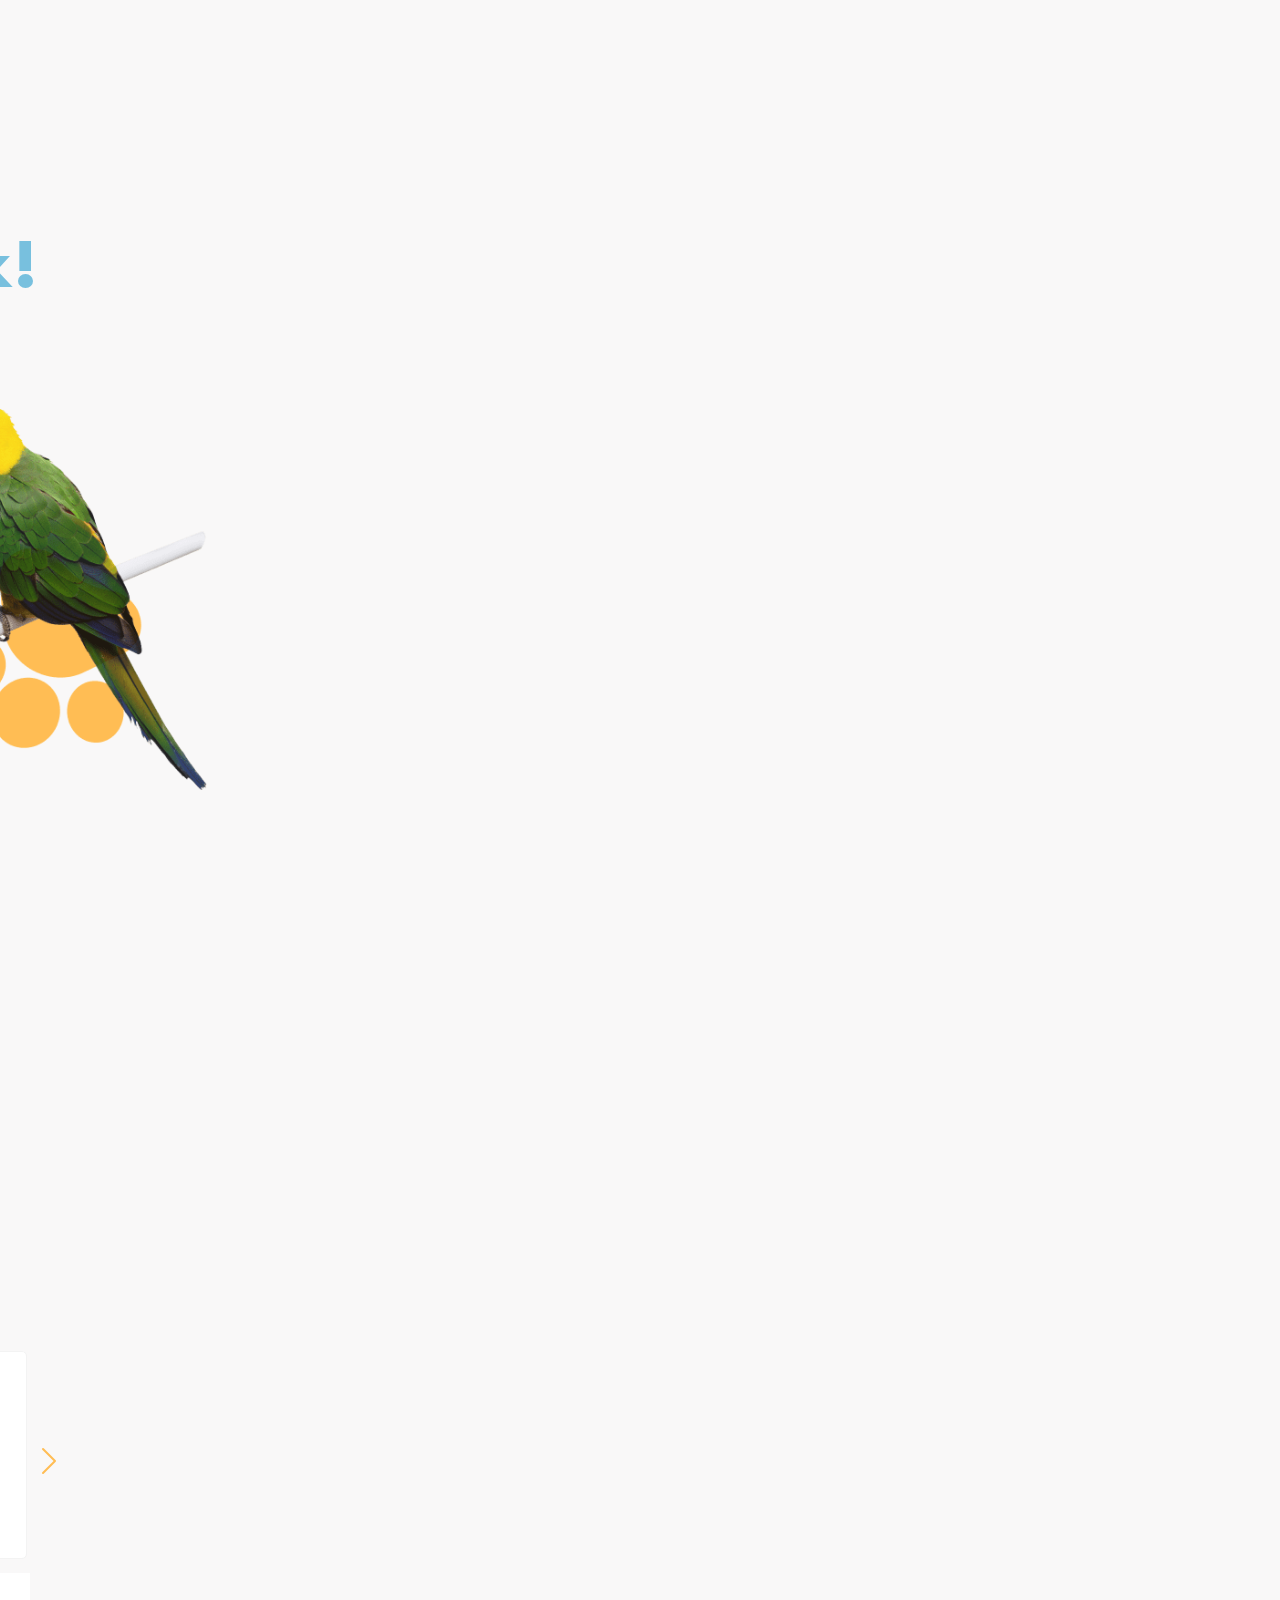
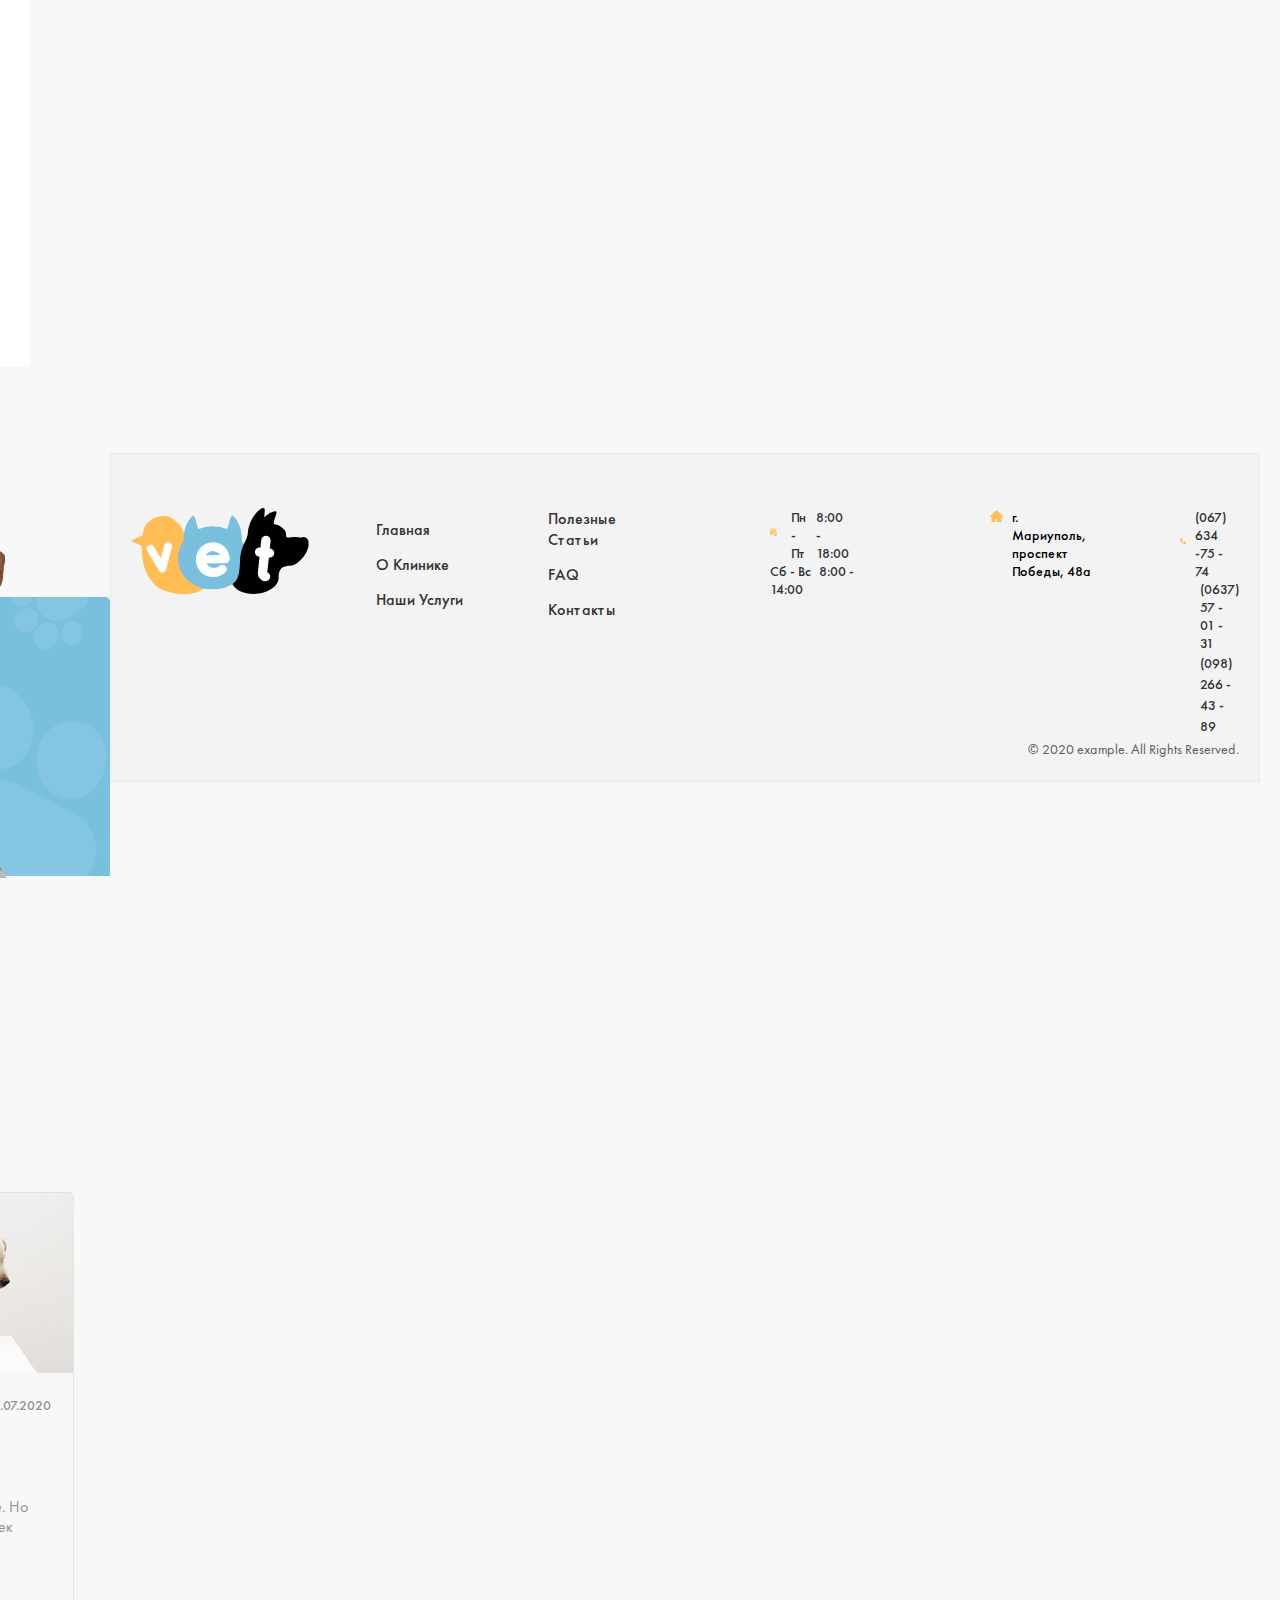
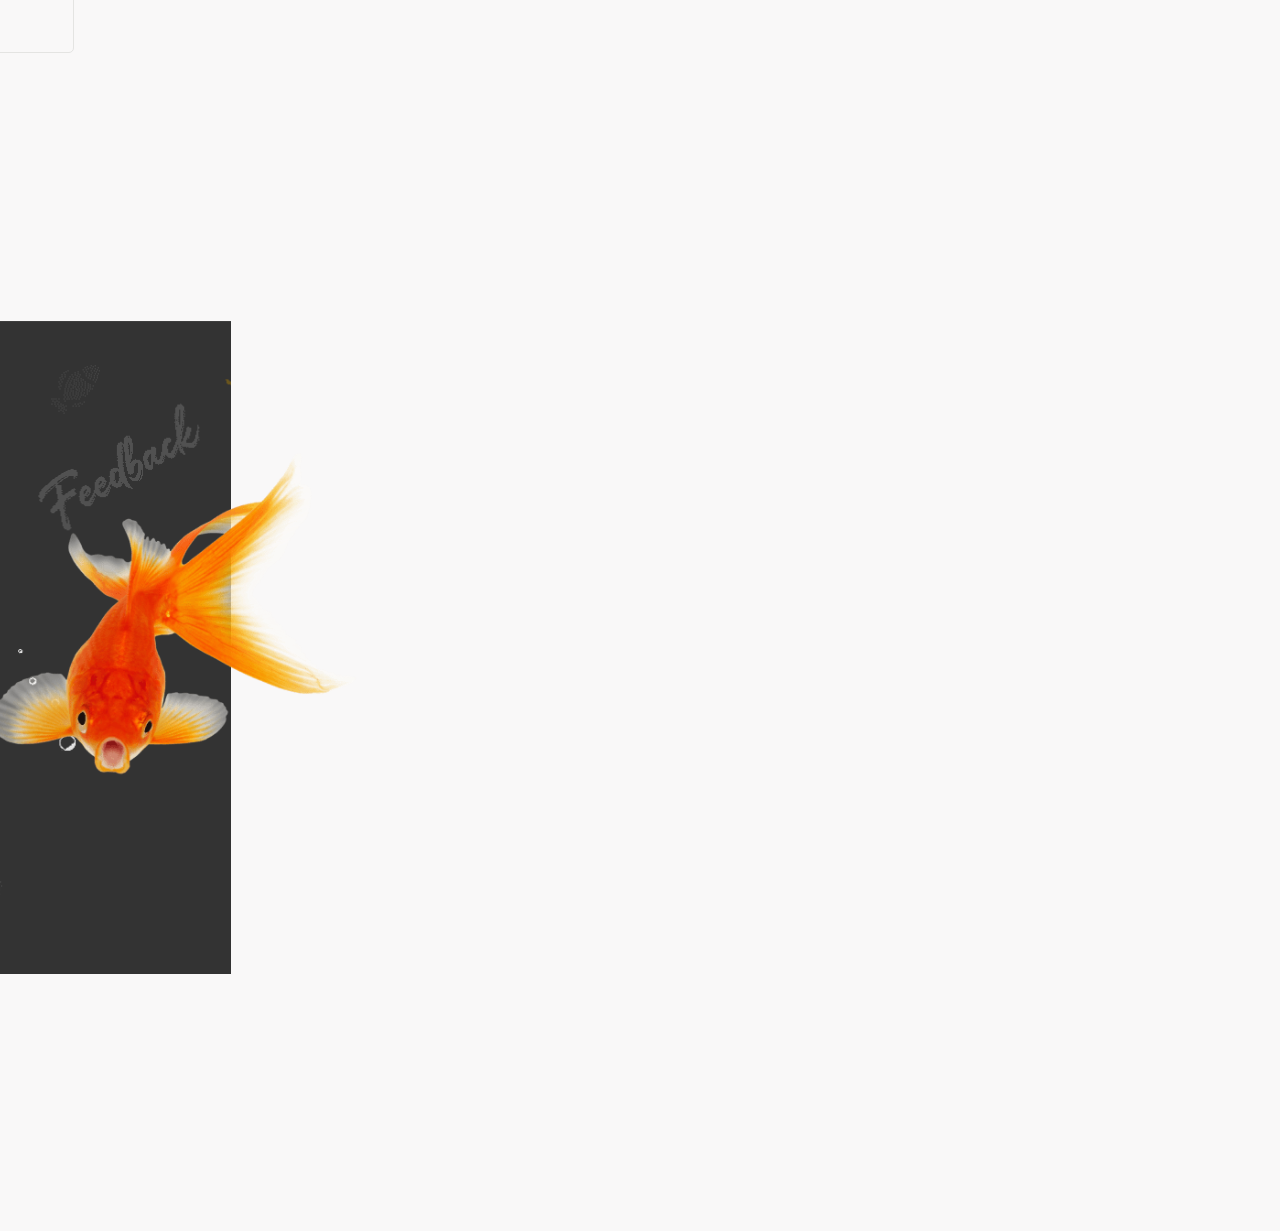
==== commit e7f3502b: "Merge branch 'main' into main" ====
--- a/index.html
+++ b/index.html
@@ -1,5 +1,38 @@
 <!DOCTYPE html>
 <html lang="en">
+  <head>
+    <meta charset="UTF-8" />
+    <meta http-equiv="X-UA-Compatible" content="IE=edge" />
+    <meta name="viewport" content="width=device-width, initial-scale=1.0" />
+    <title>Template Project</title>
+    <!-- <link rel="stylesheet" href="./css/normalize.css" /> -->
+    <link rel="stylesheet" href="./css/main.css" />
+    <!-- <link rel="stylesheet" href="./css/main.min.css" /> -->
+  </head>
+  <body>
+    <!-- SITE HEADER START -->
+
+    <header class="site-header">
+      <div class="header-one-bg">
+        <div class="container">
+          <div class="header-one">
+            <address class="adress">
+              <a
+                class="adress-hreft"
+                href="https://goo.gl/maps/o6dSLnEeMNRRo1sC7"
+                target="_blank"
+              >
+                г. Мариуполь, проспект Победы, 48а</a
+              >
+            </address>
+
+            <ul class="one__list">
+              <li class="one__itms">
+                <a class="one__tellhreft" href="tel:+0676347574"
+                  >(067) 634 -75 - 74</a
+                >
+              </li>
+
 
 <head>
   <meta charset="UTF-8" />
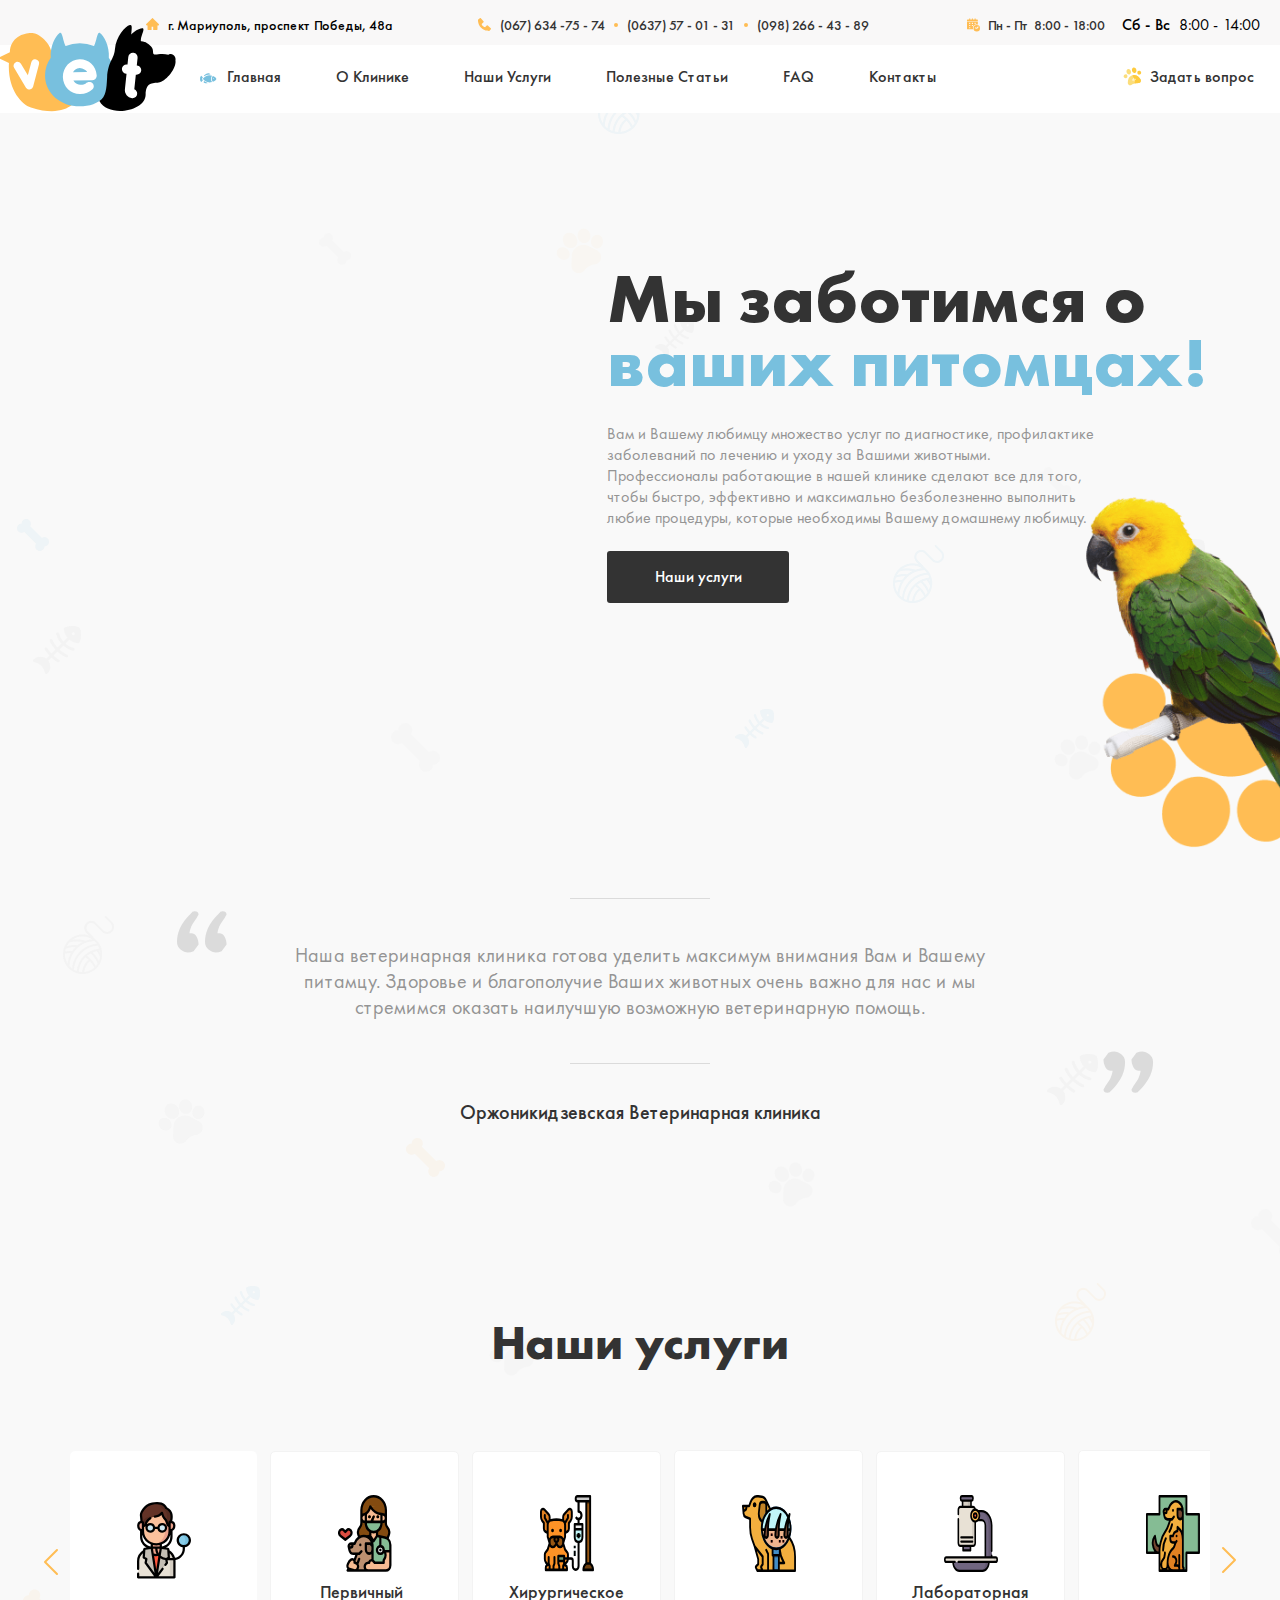
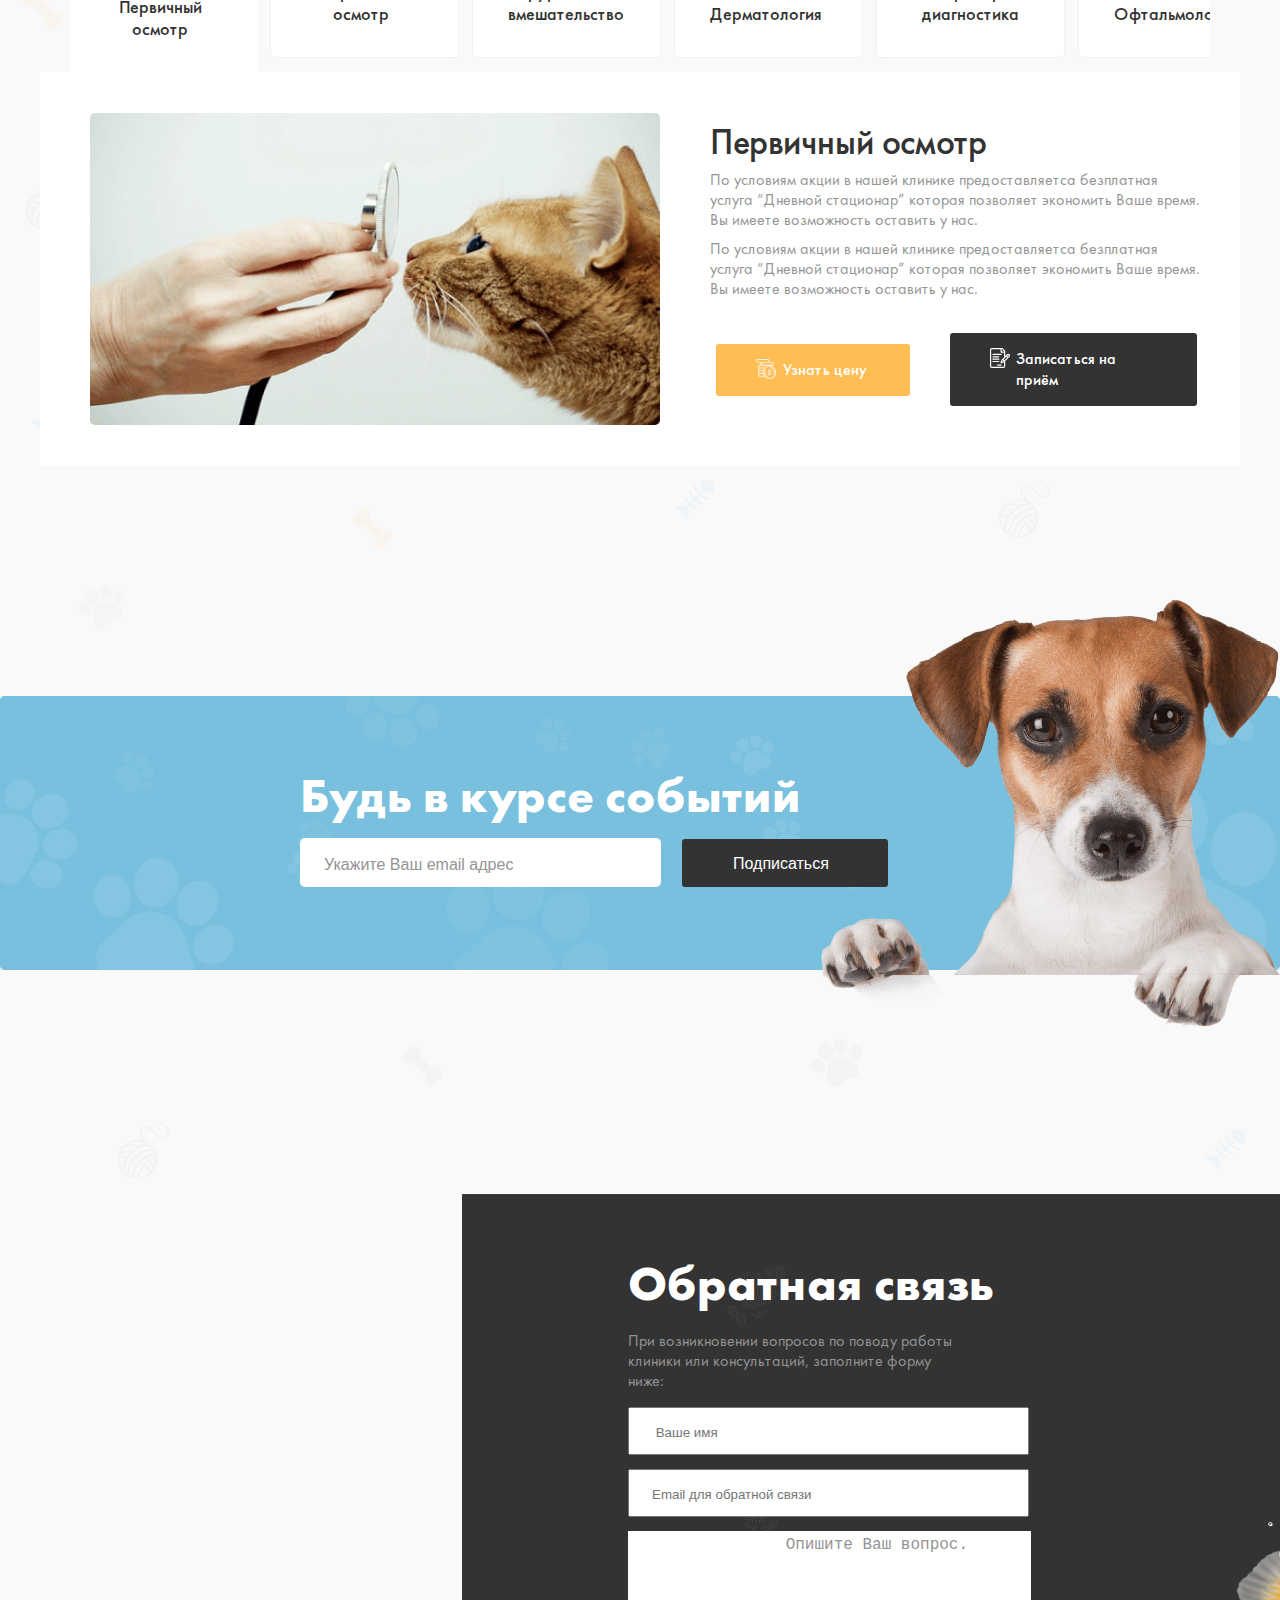
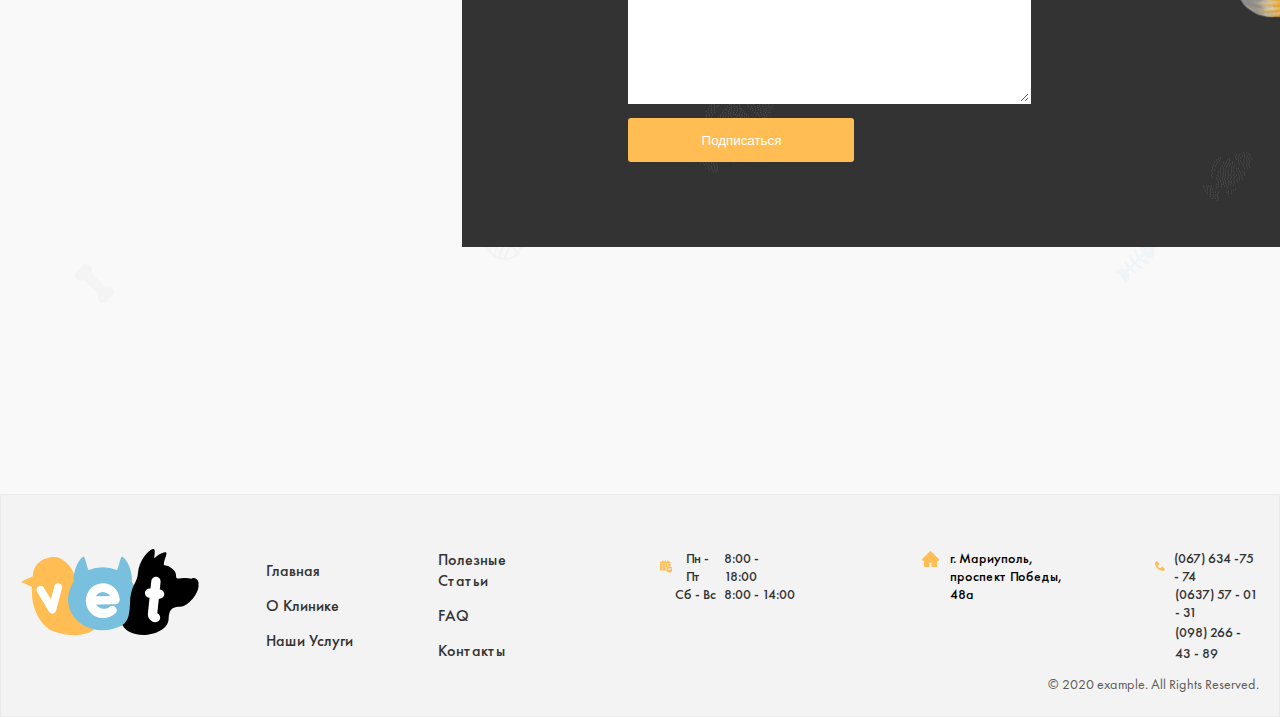
==== commit c57210dc: "add pags" ====
--- a/index.html
+++ b/index.html
@@ -33,485 +33,400 @@
                 >
               </li>
 
-
-<head>
-  <meta charset="UTF-8" />
-  <meta http-equiv="X-UA-Compatible" content="IE=edge" />
-  <meta name="viewport" content="width=device-width, initial-scale=1.0" />
-  <title>Template Project</title>
-  <link rel="stylesheet" href="./css/normalize.css" />
-  <link rel="stylesheet" href="./css/main.css" />
-  <!-- <link rel="stylesheet" href="./css/main.min.css" /> -->
-</head>
-
-<body>
-  <!-- SITE HEADER START -->
-
-  <header class="site-header">
-    <div class="header-one-bg">
+              <li class="one__itms">
+                <a class="one__tellhreft" href="tel:+0637570131"
+                  >(0637) 57 - 01 - 31</a
+                >
+              </li>
+
+              <li class="one__itms">
+                <a class="one__tellhreft" href="tel:+0982664389"
+                  >(098) 266 - 43 - 89</a
+                >
+              </li>
+            </ul>
+            <div class="box-time">
+              <time class="time one" datetime="2008-02-14 20:00">
+                <strong class="time-big">Пн - Пт </strong> 8:00 - 18:00</time
+              >
+              <time class="header-one__time" datetime="2009-02-14 20:00"
+                ><strong class="time-big">Сб - Вс </strong> 8:00 - 14:00</time
+              >
+            </div>
+          </div>
+        </div>
+      </div>
+
+      <div class="header-twoo-bg">
+        <div class="container">
+          <div class="header-twoo">
+            <a class="header-twoo__logo" href="/index.html">
+              <img src="/images/logo.svg" alt="site logo" />
+            </a>
+            <nav class="navbar">
+              <ul class="navbar__list">
+                <li class="navbar__itms">
+                  <a class="navbar__hreft" href="/index.html">Главная</a>
+                </li>
+                <li class="navbar__itms">
+                  <a class="navbar__hreft" href="/about.html">О Клинике</a>
+                </li>
+                <li class="navbar__itms">
+                  <a class="navbar__hreft" href="/xizmatlar.html"
+                    >Наши Услуги</a
+                  >
+                </li>
+                <li class="navbar__itms">
+                  <a class="navbar__hreft" href="/articls.html"
+                    >Полезные Статьи</a
+                  >
+                </li>
+                <li class="navbar__itms">
+                  <a class="navbar__hreft" href="/faq.html">FAQ</a>
+                </li>
+                <li class="navbar__itms">
+                  <a class="navbar__hreft" href="/kontakt.html">Контакты </a>
+                </li>
+              </ul>
+            </nav>
+            <button
+              class="header-twoo__zadad js-modal-open-button"
+              type="button"
+            >
+              Задать вопрос
+            </button>
+          </div>
+        </div>
+      </div>
+    </header>
+
+    <!-- SITE HEADER END -->
+
+    <!-- SITE MAIN START -->
+    <main class="site-main">
+      <section class="hero">
+        <div class="container">
+          <div class="hero__big-box">
+            <div class="hero__box">
+              <h1 class="hero__big-text">
+                Мы заботимся о
+                <span class="hero__color-blue">ваших питомцах! </span>
+              </h1>
+            </div>
+            <div class="hero__mini-text-box">
+              <p class="hero__mini-text">
+                Вам и Вашему любимцу множество услуг по диагностике,
+                профилактике заболеваний по лечению и уходу за Вашими животными.
+                Профессионалы работающие в нашей клинике сделают все для того,
+                чтобы быстро, эффективно и максимально безболезненно выполнить
+                любие процедуры, которые необходимы Вашему домашнему любимцу.
+              </p>
+            </div>
+
+            <a class="site-black-hreft" href="#">Наши услуги</a>
+          </div>
+        </div>
+      </section>
+
+      <section class="text">
+        <h2 class="visually-hidden">Наша</h2>
+        <div class="text__box">
+          <blockquote class="text__mini-text">
+            Наша ветеринарная клиника готова уделить максимум внимания Вам и
+            Вашему питамцу. Здоровье и благополучие Ваших животных очень важно
+            для нас и мы стремимся оказать наилучшую возможную ветеринарную
+            помощь.
+          </blockquote>
+        </div>
+        <h3 class="text__mini">Оржоникидзевская Ветеринарная клиника</h3>
+      </section>
+      <section class="middle">
+        <div class="container">
+          <h2 class="middle__big-text">Наши услуги</h2>
+          <div class="middle__big-boxx">
+            <button class="middle__button" type="button">
+              <img src="images/service-btn.svg" alt="boton right" />
+            </button>
+            <ul class="middle__list">
+              <li class="middle__itms">
+                <a class="middle__hreft" href="#">
+                  <div class="middle__hreft-box">Первичный осмотр</div></a
+                >
+              </li>
+              <li class="middle__itms">
+                <a class="middle__hreft" href="#">
+                  <div class="middle__hreft-box">Первичный осмотр</div></a
+                >
+              </li>
+
+              <li class="middle__itms">
+                <a class="middle__hreft" href="#">
+                  <div class="middle__hreft-box">
+                    Хирургическое вмешательство
+                  </div></a
+                >
+              </li>
+
+              <li class="middle__itms">
+                <a class="middle__hreft" href="#">
+                  <div class="middle__hreft-box">Дерматология</div></a
+                >
+              </li>
+
+              <li class="middle__itms">
+                <a class="middle__hreft" href="#">
+                  <div class="middle__hreft-box">
+                    Лабораторная диагностика
+                  </div></a
+                >
+              </li>
+              <li class="middle__itms">
+                <a class="middle__hreft" href="#">
+                  <div class="middle__hreft-box">Офтальмология</div></a
+                >
+              </li>
+
+              <li class="middle__itms">
+                <a class="middle__hreft" href="#">
+                  <div class="middle__hreft-box">УЗИ диагностика</div></a
+                >
+              </li>
+              <li class="middle__itms">
+                <a class="middle__hreft" href="#">
+                  <div class="middle__hreft-box">Чипирование</div></a
+                >
+              </li>
+
+              <li class="middle__itms">
+                <a class="middle__hreft" href="#">
+                  <div class="middle__hreft-box">Международные паспорта</div></a
+                >
+              </li>
+
+              <li class="middle__itms">
+                <a class="middle__hreft" href="#">
+                  <div class="middle__hreft-box">Вакцинация</div></a
+                >
+              </li>
+
+              <li class="middle__itms">
+                <a class="middle__hreft" href="#">
+                  <div class="middle__hreft-box">Стоматология</div></a
+                >
+              </li>
+              <li class="middle__itms">
+                <a class="middle__hreft" href="#">
+                  <div class="middle__hreft-box">Вызов на дом</div></a
+                >
+              </li>
+            </ul>
+
+            <button class="middle__button middle__button--right" type="button">
+              <img src="images/service-btn.svg" alt="boton right" />
+            </button>
+          </div>
+
+          <div class="midlle__cat-box">
+            <img
+              class="midlle__cat"
+              src="/images/mushu.png"
+              srcset="/images/mushu.png 1x, /images/mushu@2x.png 2x"
+              alt="cat and doctor"
+            />
+            <div class="middle__box-text">
+              <h3 class="middle__one">Первичный осмотр</h3>
+              <p class="middle__minii-text">
+                По условиям акции в нашей клинике предоставляетса безплатная
+                услуга “Дневной стационар” которая позволяет экономить Ваше
+                время. Вы имеете возможность оставить у нас.
+              </p>
+              <p class="middle__minii-text middle__minii-text--twoo">
+                По условиям акции в нашей клинике предоставляетса безплатная
+                услуга “Дневной стационар” которая позволяет экономить Ваше
+                время. Вы имеете возможность оставить у нас.
+              </p>
+              <div class="middle__botton-box">
+                <a class="middle__bottn-one" href="#">
+                  <span>Узнать цену</span>
+                </a>
+                <a class="middle__bottn-twoo" href="#">
+                  <span>Записаться на приём</span>
+                </a>
+              </div>
+            </div>
+          </div>
+        </div>
+      </section>
+
+      <section class="dog">
+        <div class="container">
+          <div class="dog__box">
+            <h2 class="dox__big-text">Будь в курсе событий</h2>
+
+            <form
+              class="dog__form-box"
+              action="https://echo.htmlacademy.ru/"
+              method="post"
+              autocomplete="off"
+            >
+              <input
+                class="dog__input"
+                type="email"
+                name="email"
+                aria-label="email"
+                placeholder="Укажите Ваш email адрес"
+                required
+              />
+              <button class="dog__button" type="button">Подписаться</button>
+            </form>
+          </div>
+        </div>
+      </section>
+
+      <section class="fish">
+        <div class="fish__big-box">
+          <div class="fish__map">
+            <iframe
+              src="https://www.google.com/maps/embed?pb=!1m18!1m12!1m3!1d640.0413887064166!2d14.419644611995928!3d50.083187169298554!2m3!1f0!2f0!3f0!3m2!1i1024!2i768!4f13.1!3m3!1m2!1s0x470b94ee65cb5ebf%3A0x52442c6a7125038c!2zTWFydGluc2vDoSwgMTEwIDAwIFN0YXLDqSBNxJtzdG8sIEN6ZWNoaWE!5e0!3m2!1sen!2s!4v1658178689873!5m2!1sen!2s"
+              width="462"
+              height="652"
+              style="border: 0"
+              loading="lazy"
+              referrerpolicy="no-referrer-when-downgrade"
+            >
+            </iframe>
+          </div>
+          <div class="fish__box">
+            <div class="fish__box-minibox">
+              <h2 class="fish__big-text">Обратная связь</h2>
+              <div class="fish__min">
+                <p class="fish__mini-text">
+                  При возникновении вопросов по поводу работы клиники или
+                  консультаций, заполните форму ниже:
+                </p>
+              </div>
+            </div>
+
+            <form
+              class="fish__form-box"
+              action="https://echo.htmlacademy.ru/"
+              method="post"
+              autocomplete="off"
+            >
+              <input
+                class="fish__input"
+                type="text"
+                name="text"
+                aria-label="text"
+                placeholder=" Ваше имя"
+                required
+                minlength="2"
+              />
+              <input
+                class="fish__input fish__input-typtex"
+                type="email"
+                name="email"
+                aria-label="email"
+                placeholder="Email для обратной связи"
+                required
+              />
+
+              <textarea class="fish__textarea" name="email" aria-label="email">
+                Опишите Ваш вопрос.
+
+               
+              </textarea>
+
+              <button class="fish__button" type="button">Подписаться</button>
+            </form>
+          </div>
+        </div>
+      </section>
+    </main>
+
+    <!-- SITE MAIN END -->
+
+    <!-- SITE FOOTER START -->
+    <footer class="footer">
       <div class="container">
-        <div class="header-one">
-          <address class="adress">
-            <a class="adress-hreft" href="https://goo.gl/maps/o6dSLnEeMNRRo1sC7" target="_blank">
-              г. Мариуполь, проспект Победы, 48а</a>
+        <div class="footer__box">
+          <a class="footer__twoo__logo" href="/index.html">
+            <img src="/images/logo.svg" alt="site logo" />
+          </a>
+
+          <div class="footer__list-box">
+            <ul class="footer__list">
+              <li class="footer__itms">
+                <a class="footer__hreft" href="/index.html"> Главная</a>
+              </li>
+              <li class="footer__itms">
+                <a class="footer__hreft" href="/about.html"> О Клинике</a>
+              </li>
+              <li class="footer__itms">
+                <a class="footer__hreft" href="/xizmatlar.html"> Наши Услуги</a>
+              </li>
+            </ul>
+
+            <ul class="footer__list footer__list--twoo">
+              <li class="footer__itms">
+                <a class="footer__hreft" href="/articls.html">
+                  Полезные Статьи</a
+                >
+              </li>
+              <li class="footer__itms">
+                <a class="footer__hreft" href="/faq.html">FAQ</a>
+              </li>
+              <li class="footer__itms">
+                <a class="footer__hreft" href="/kontakt.html"> Контакты </a>
+              </li>
+            </ul>
+          </div>
+
+          <div class="box-time box-time--twoo">
+            <time class="time one twoo" datetime="2008-02-14 20:00">
+              <span class="time-big"> Пн - Пт </span> 8:00 - 18:00</time
+            >
+            <time class="time" datetime="2009-02-14 20:00"
+              ><span class="time-big"> Сб - Вс </span> 8:00 - 14:00</time
+            >
+          </div>
+          <address class="adress adress__twoo">
+            <a
+              class="adress-hreft"
+              href="https://goo.gl/maps/o6dSLnEeMNRRo1sC7"
+              target="blank"
+            >
+              г. Мариуполь, <br />
+              проспект Победы, 48а</a
+            >
           </address>
 
-          <ul class="one__list">
+          <ul class="one__list one__list--box-twoo">
             <li class="one__itms">
-              <a class="one__tellhreft" href="tel:+0676347574">(067) 634 -75 - 74</a>
+              <a class="one__tellhreft" href="tel:+0676347574"
+                >(067) 634 -75 - 74</a
+              >
             </li>
 
-            <li class="one__itms">
-              <a class="one__tellhreft" href="tel:+0637570131">(0637) 57 - 01 - 31</a>
+            <li class="one__itms header-one__twoo">
+              <a class="one__tellhreft" href="tel:+0637570131"
+                >(0637) 57 - 01 - 31</a
+              >
             </li>
 
-            <li class="one__itms">
-              <a class="one__tellhreft" href="tel:+0982664389">(098) 266 - 43 - 89</a>
+            <li class="one__itms header-one__twoo">
+              <a class="one__tellhreft" href="tel:+0982664389"
+                >(098) 266 - 43 - 89</a
+              >
             </li>
           </ul>
-          <div class="box-time">
-            <time class="time one" datetime="2008-02-14 20:00">
-              <strong class="time-big">Пн - Пт </strong> 8:00 - 18:00</time>
-            <time class="header-one__time" datetime="2009-02-14 20:00"><strong class="time-big">Сб - Вс </strong> 8:00 -
-              14:00</time>
-          </div>
+        </div>
+        <div class="footer__span-box">
+          <span class="footer__span">© 2020 example. All Rights Reserved.</span>
         </div>
       </div>
-    </div>
-
-    <div class="header-twoo-bg">
-      <div class="container">
-        <div class="header-twoo">
-          <a class="header-twoo__logo" href="/index.html">
-            <img src="/images/logo.svg" alt="site logo" />
-          </a>
-          <nav class="navbar">
-            <ul class="navbar__list">
-              <li class="navbar__itms">
-                <a class="navbar__hreft" href="/index.html">Главная</a>
-              </li>
-              <li class="navbar__itms">
-                <a class="navbar__hreft" href="#">О Клинике</a>
-              </li>
-              <li class="navbar__itms">
-                <a class="navbar__hreft" href="/xizmatlar.html">Наши Услуги</a>
-              </li>
-              <li class="navbar__itms">
-                <a class="navbar__hreft" href="#">Полезные Статьи</a>
-              </li>
-              <li class="navbar__itms">
-                <a class="navbar__hreft" href="/faq.html">FAQ</a>
-              </li>
-              <li class="navbar__itms">
-                <a class="navbar__hreft" href="/kontakt.html">Контакты </a>
-              </li>
-            </ul>
-          </nav>
-          <button class="header-twoo__zadad" type="button">
-            Задать вопрос
-          </button>
-        </div>
-      </div>
-    </div>
-  </header>
-
-  <!-- SITE HEADER END -->
-
-  <!-- SITE MAIN START -->
-  <main class="site-main">
-    <section class="hero">
-      <div class="container">
-        <div class="hero__big-box">
-          <div class="hero__box">
-            <h1 class="hero__big-text">
-              Мы заботимся о
-              <span class="hero__color-blue">ваших питомцах! </span>
-            </h1>
-          </div>
-          <div class="hero__mini-text-box">
-            <p class="hero__mini-text">
-              Вам и Вашему любимцу множество услуг по диагностике,
-              профилактике заболеваний по лечению и уходу за Вашими животными.
-              Профессионалы работающие в нашей клинике сделают все для того,
-              чтобы быстро, эффективно и максимально безболезненно выполнить
-              любие процедуры, которые необходимы Вашему домашнему любимцу.
-            </p>
-          </div>
-
-          <a class="site-black-hreft" href="#">Наши услуги</a>
-        </div>
-      </div>
-    </section>
-
-    <section class="text">
-      <h2 class="visually-hidden">Наша</h2>
-      <div class="text__box">
-        <blockquote class="text__mini-text">
-          Наша ветеринарная клиника готова уделить максимум внимания Вам и
-          Вашему питамцу. Здоровье и благополучие Ваших животных очень важно
-          для нас и мы стремимся оказать наилучшую возможную ветеринарную
-          помощь.
-        </blockquote>
-      </div>
-      <h3 class="text__mini">Оржоникидзевская Ветеринарная клиника</h3>
-    </section>
-    <section class="middle">
-      <div class="container">
-        <h2 class="middle__big-text">Наши услуги</h2>
-        <div class="middle__big-boxx">
-          <button class="middle__button" type="button">
-            <img src="images/service-btn.svg" alt="boton right" />
-          </button>
-          <ul class="middle__list">
-            <li class="middle__itms">
-              <a class="middle__hreft" href="#">
-                <div class="middle__hreft-box">Первичный осмотр</div>
-              </a>
-            </li>
-            <li class="middle__itms">
-              <a class="middle__hreft" href="#">
-                <div class="middle__hreft-box">Первичный осмотр</div>
-              </a>
-            </li>
-
-            <li class="middle__itms">
-              <a class="middle__hreft" href="#">
-                <div class="middle__hreft-box">
-                  Хирургическое вмешательство
-                </div>
-              </a>
-            </li>
-
-            <li class="middle__itms">
-              <a class="middle__hreft" href="#">
-                <div class="middle__hreft-box">Дерматология</div>
-              </a>
-            </li>
-
-            <li class="middle__itms">
-              <a class="middle__hreft" href="#">
-                <div class="middle__hreft-box">
-                  Лабораторная диагностика
-                </div>
-              </a>
-            </li>
-            <li class="middle__itms">
-              <a class="middle__hreft" href="#">
-                <div class="middle__hreft-box">Офтальмология</div>
-              </a>
-            </li>
-
-            <li class="middle__itms">
-              <a class="middle__hreft" href="#">
-                <div class="middle__hreft-box">УЗИ диагностика</div>
-              </a>
-            </li>
-            <li class="middle__itms">
-              <a class="middle__hreft" href="#">
-                <div class="middle__hreft-box">Чипирование</div>
-              </a>
-            </li>
-
-            <li class="middle__itms">
-              <a class="middle__hreft" href="#">
-                <div class="middle__hreft-box">Международные паспорта</div>
-              </a>
-            </li>
-
-            <li class="middle__itms">
-              <a class="middle__hreft" href="#">
-                <div class="middle__hreft-box">Вакцинация</div>
-              </a>
-            </li>
-
-            <li class="middle__itms">
-              <a class="middle__hreft" href="#">
-                <div class="middle__hreft-box">Стоматология</div>
-              </a>
-            </li>
-            <li class="middle__itms">
-              <a class="middle__hreft" href="#">
-                <div class="middle__hreft-box">Вызов на дом</div>
-              </a>
-            </li>
-          </ul>
-
-          <button class="middle__button middle__button--right" type="button">
-            <img src="images/service-btn.svg" alt="boton right" />
-          </button>
-        </div>
-
-        <div class="midlle__cat-box">
-          <img class="midlle__cat" src="/images/mushu.png" srcset="/images/mushu.png 1x, /images/mushu@2x.png 2x"
-            alt="cat and doctor" />
-          <div class="middle__box-text">
-            <h3 class="middle__one">Первичный осмотр</h3>
-            <p class="middle__minii-text">
-              По условиям акции в нашей клинике предоставляетса безплатная
-              услуга “Дневной стационар” которая позволяет экономить Ваше
-              время. Вы имеете возможность оставить у нас.
-            </p>
-            <p class="middle__minii-text middle__minii-text--twoo">
-              По условиям акции в нашей клинике предоставляетса безплатная
-              услуга “Дневной стационар” которая позволяет экономить Ваше
-              время. Вы имеете возможность оставить у нас.
-            </p>
-            <div class="middle__botton-box">
-              <a class="middle__bottn-one" href="#">
-                <span>Узнать цену</span>
-              </a>
-              <a class="middle__bottn-twoo" href="#">
-                <span>Записаться на приём</span>
-              </a>
-            </div>
-          </div>
-        </div>
-      </div>
-    </section>
-
-
-
-
-    <section class="dog">
-      <div class="container">
-        <div class="dog__box">
-          <h2 class="dox__big-text">Будь в курсе событий</h2>
-
-          <form class="dog__form-box" action="https://echo.htmlacademy.ru/" method="post" autocomplete="off">
-            <input class="dog__input" type="email" name="email" aria-label="email" placeholder="Укажите Ваш email адрес"
-              required />
-            <button class="dog__button" type="button">Подписаться</button>
-          </form>
-        </div>
-      </div>
-    </section>
-
-    <!-- cite section begin  -->
-    <section class="cite">
-      <div class="container">
-        <h2 class="cite__topic">Полезные статьи</h2>
-        <ul class="cite__list">
-          <li class="cite__item">
-            <img class="cite__img" src="./images/catopenmouth.png" width="305" height="180" alt="cat open mouth"
-              srcset="./images/catopenmouth.png 1x, ./images/catopenmouth@2x.png 2x">
-            <div class="cite__content">
-              <div class="cite__box">
-                <ul class="cite__taglist">
-                  <li class="cite__tag-item">
-                    #собака
-                  </li>
-                  <li class="cite__tag-item">
-                    #дом
-                  </li>
-                  <li class="cite__tag-item">
-                    #уход
-                  </li>
-                </ul>
-                <time class="cite__time" datetime="2022-07-18"> 28.08.2020</time>
-              </div>
-
-              <div class="cite__item-context">
-                <h3 class="cite__item-title">
-                  Ультразвуковая чистка зубов
-                </h3>
-                <p class="cite__item-text">
-                  Появление в доме котенка приятное и радосное событие. Но не всегда этот пушистый
-                  зверек
-                  берется от ...
-                </p>
-              </div>
-
-              <a class="cite__item-link" href="#">
-                Читать больше
-              </a>
-            </div>
-
-          </li>
-
-          <li class="cite__item cite__item--active">
-
-            <img class="cite__img cite__img--active" src="./images/runningdogs.png" width="305" height="180"
-              alt="runningdogs" srcset="./images/runningdogs.png 1x, ./images/runningdogs@2x.png 2x">
-
-            <div class="cite__content ">
-              <div class="cite__box">
-                <ul class="cite__taglist">
-                  <li class="cite__tag-item">
-                    #собака
-                  </li>
-                  <li class="cite__tag-item">
-                    #дом
-                  </li>
-                  <li class="cite__tag-item">
-                    #уход
-                  </li>
-                </ul>
-                <time class="cite__time" datetime="2022-07-18"> 28.08.2020</time>
-              </div>
-
-              <div class="cite__item-context">
-                <h3 class="cite__item-title">
-                  Перед тем как завести собаку
-                </h3>
-                <p class="cite__item-text">
-                  Появление в доме котенка приятное и радосное событие. Но не всегда этот пушистый
-                  зверек берется от ...
-                </p>
-              </div>
-
-              <a class="cite__item-link" href="#">
-                Читать больше
-              </a>
-            </div>
-
-          </li>
-
-          <li class="cite__item">
-            <img class="cite__img" src="./images/dogwithdoctor.png" width="305" height="180" alt="doctor and dog"
-              srcset="./images/dogwithdoctor.png 1x, ./images/dogwithdoctor@2x.png 2x">
-            <div class="cite__content">
-              <div class="cite__box">
-                <ul class="cite__taglist">
-                  <li class="cite__tag-item">
-                    #собака
-                  </li>
-                  <li class="cite__tag-item">
-                    #дом
-                  </li>
-                  <li class="cite__tag-item">
-                    #уход
-                  </li>
-                </ul>
-                <time class="cite__time" datetime="2022-07-18"> 21.07.2020</time>
-              </div>
-
-              <div class="cite__item-context">
-                <h3 class="cite__item-title">
-                  Когда привавать питомца?
-                </h3>
-                <p class="cite__item-text">
-                  Появление в доме котенка приятное и радосное событие. Но не всегда этот пушистый
-                  зверек берется от ...
-                </p>
-              </div>
-
-              <a class="cite__item-link" href="#">
-                Читать больше
-              </a>
-            </div>
-
-          </li>
-        </ul>
-      </div>
-    </section>
-    <!-- cite section end  -->
-
-
-    <section class="fish">
-      <div class="fish__big-box">
-        <div class="fish__map">
-          <iframe
-            src="https://www.google.com/maps/embed?pb=!1m18!1m12!1m3!1d640.0413887064166!2d14.419644611995928!3d50.083187169298554!2m3!1f0!2f0!3f0!3m2!1i1024!2i768!4f13.1!3m3!1m2!1s0x470b94ee65cb5ebf%3A0x52442c6a7125038c!2zTWFydGluc2vDoSwgMTEwIDAwIFN0YXLDqSBNxJtzdG8sIEN6ZWNoaWE!5e0!3m2!1sen!2s!4v1658178689873!5m2!1sen!2s"
-            width="462" height="652" style="border: 0" loading="lazy" referrerpolicy="no-referrer-when-downgrade">
-          </iframe>
-        </div>
-        <div class="fish__box">
-          <div class="fish__box-minibox">
-            <h2 class="fish__big-text">Обратная связь</h2>
-            <div class="fish__min">
-              <p class="fish__mini-text">
-                При возникновении вопросов по поводу работы клиники или
-                консультаций, заполните форму ниже:
-              </p>
-            </div>
-          </div>
-
-          <form class="fish__form-box" action="https://echo.htmlacademy.ru/" method="post" autocomplete="off">
-            <input class="fish__input" type="text" name="text" aria-label="text" placeholder=" Ваше имя" required
-              minlength="2" />
-            <input class="fish__input fish__input-typtex" type="email" name="email" aria-label="email"
-              placeholder="Email для обратной связи" required />
-
-            <textarea class="fish__textarea" name="email" aria-label="email">
-                Опишите Ваш вопрос.
-
-               
-              </textarea>
-
-            <button class="fish__button" type="button">Подписаться</button>
-          </form>
-        </div>
-      </div>
-    </section>
-  </main>
-
-  <!-- SITE MAIN END -->
-
-  <!-- SITE FOOTER START -->
-  <footer class="footer">
-    <div class="container">
-      <div class="footer__box">
-        <a class="footer__twoo__logo" href="/index.html">
-          <img src="/images/logo.svg" alt="site logo" />
-        </a>
-
-        <div class="footer__list-box">
-          <ul class="footer__list">
-            <li class="footer__itms">
-              <a class="footer__hreft" href="/index.html"> Главная</a>
-            </li>
-            <li class="footer__itms">
-              <a class="footer__hreft" href="#"> О Клинике</a>
-            </li>
-            <li class="footer__itms">
-              <a class="footer__hreft" href="/xizmatlar.html"> Наши Услуги</a>
-            </li>
-          </ul>
-
-          <ul class="footer__list footer__list--twoo">
-            <li class="footer__itms">
-              <a class="footer__hreft" href="#"> Полезные Статьи</a>
-            </li>
-            <li class="footer__itms">
-              <a class="footer__hreft" href="/faq.html">FAQ</a>
-            </li>
-            <li class="footer__itms">
-              <a class="footer__hreft" href="/kontakt.html"> Контакты </a>
-            </li>
-          </ul>
-        </div>
-
-        <div class="box-time box-time--twoo">
-          <time class="time one twoo" datetime="2008-02-14 20:00">
-            <span class="time-big"> Пн - Пт </span> 8:00 - 18:00</time>
-          <time class="time" datetime="2009-02-14 20:00"><span class="time-big"> Сб - Вс </span> 8:00 - 14:00</time>
-        </div>
-        <address class="adress adress__twoo">
-          <a class="adress-hreft" href="https://goo.gl/maps/o6dSLnEeMNRRo1sC7" target="blank">
-            г. Мариуполь, <br />
-            проспект Победы, 48а</a>
-        </address>
-
-        <ul class="one__list one__list--box-twoo">
-          <li class="one__itms">
-            <a class="one__tellhreft" href="tel:+0676347574">(067) 634 -75 - 74</a>
-          </li>
-
-          <li class="one__itms header-one__twoo">
-            <a class="one__tellhreft" href="tel:+0637570131">(0637) 57 - 01 - 31</a>
-          </li>
-
-          <li class="one__itms header-one__twoo">
-            <a class="one__tellhreft" href="tel:+0982664389">(098) 266 - 43 - 89</a>
-          </li>
-        </ul>
-      </div>
-      <div class="footer__span-box">
-        <span class="footer__span">© 2020 example. All Rights Reserved.</span>
-      </div>
-    </div>
-  </footer>
-  <!-- 
+    </footer>
+
     <div class="modal">
       <div class="parda">
         <div class="mini-container">
@@ -571,9 +486,8 @@
       </div>
     </div>
 
-    <script src="/js/main.js"></script> -->
-
-  <!-- SITE FOOTER END -->
-</body>
-
-</html>+    <script src="/js/main.js"></script>
+
+    <!-- SITE FOOTER END -->
+  </body>
+</html>
--- a/css/main.css
+++ b/css/main.css
@@ -36,7 +36,6 @@
   src: url("/fonts/FuturaPT-Bold.woff") format("woff2"),
     url("/fonts/FuturaPT-Bold.woff") format("woff");
 }
-
 /* VARIABLES */
 
 :root {
@@ -118,7 +117,6 @@
   padding: 14px 0 10px 0;
   background-color: var(--header-one-color);
 }
-
 .header-one {
   display: -webkit-box;
   display: -ms-flexbox;
@@ -130,7 +128,6 @@
   -ms-flex-pack: end;
   justify-content: flex-end;
 }
-
 .adress {
   display: -webkit-box;
   display: -ms-flexbox;
@@ -142,7 +139,6 @@
   -ms-flex-pack: center;
   justify-content: center;
 }
-
 .adress::before {
   content: "";
   display: block;
@@ -153,7 +149,6 @@
   background-repeat: no-repeat;
   background-size: contain;
 }
-
 .adress-hreft {
   text-decoration: none;
   font-style: normal;
@@ -188,7 +183,6 @@
   -ms-flex-pack: center;
   justify-content: center;
 }
-
 .one__itms:nth-child(1)::before {
   content: "";
   display: block;
@@ -212,7 +206,6 @@
   -ms-flex-pack: center;
   justify-content: center;
 }
-
 .one__itms:nth-child(2)::before {
   content: "";
   display: block;
@@ -223,7 +216,6 @@
   background-color: #ffbd54;
   border-radius: 50%;
 }
-
 .one__itms:nth-child(2)::after {
   content: "";
   display: block;
@@ -234,16 +226,13 @@
   background-color: #ffbd54;
   border-radius: 50%;
 }
-
 .one__tellhreft:hover {
   color: #ffbd54;
 }
-
 .one__tellhreft:active {
   color: #333333;
   opacity: 0.6;
 }
-
 .one__tellhreft {
   text-decoration: none;
   font-style: normal;
@@ -252,14 +241,12 @@
   line-height: 18px;
   color: #333333;
 }
-
 /* ENd  */
 
 .time-big {
   font-weight: 500;
   margin-right: 5px;
 }
-
 .box-time {
   display: -webkit-box;
   display: -ms-flexbox;
@@ -271,7 +258,6 @@
   -ms-flex-pack: center;
   justify-content: center;
 }
-
 .time {
   font-style: normal;
   font-weight: 500;
@@ -280,7 +266,6 @@
 
   color: #333333;
 }
-
 .one {
   margin-right: 17px;
   display: -webkit-box;
@@ -293,7 +278,6 @@
   -ms-flex-pack: center;
   justify-content: center;
 }
-
 .one::before {
   content: "";
   display: block;
@@ -305,11 +289,9 @@
   background-repeat: no-repeat;
   background-size: contain;
 }
-
 .header-twoo-bg {
   background-color: #fff;
 }
-
 .header-twoo {
   display: -webkit-box;
   display: -ms-flexbox;
@@ -332,11 +314,9 @@
   top: calc(50% - 54px);
   position: absolute;
 }
-
 .header-twoo__logo:hover {
   opacity: 0.8;
 }
-
 .header-twoo__logo:active {
   opacity: 0.6;
 }
@@ -359,28 +339,22 @@
   justify-content: flex-start;
   margin-right: 164px;
 }
-
 .navbar__itms:hover {
   border-bottom: 5px solid #f4ffad;
 }
-
 .navbar__itms:active {
   opacity: 0.6;
 }
-
 .navbar__itms {
   margin-right: 55px;
   border-bottom: 5px solid transparent;
 }
-
 .navbar__itms:nth-child(6) {
   margin-right: 0;
 }
-
 .navbar__itms:nth-child(1) {
   position: relative;
 }
-
 .navbar__itms:nth-child(1)::before {
   content: "";
   position: absolute;
@@ -392,7 +366,6 @@
   background-repeat: no-repeat;
   background-size: contain;
 }
-
 .navbar__hreft {
   text-decoration: none;
   font-style: normal;
@@ -401,7 +374,6 @@
   line-height: 21px;
   color: #333333;
 }
-
 .header-twoo__zadad {
   display: -webkit-box;
   display: -ms-flexbox;
@@ -423,7 +395,6 @@
   background-color: transparent;
   border-bottom: 5px solid transparent;
 }
-
 .header-twoo__zadad::before {
   content: "";
 
@@ -435,11 +406,9 @@
   background-repeat: no-repeat;
   background-size: contain;
 }
-
 .header-twoo__zadad:hover {
   border-bottom: 5px solid #f4ffad;
 }
-
 .header-twoo__zadad:active {
   opacity: 0.7;
 }
@@ -450,14 +419,12 @@
   padding-top: 153px;
   padding-bottom: 311px;
 }
-
 .hero__big-box {
   width: 608px;
   margin-left: auto;
   margin-right: 45px;
   position: relative;
 }
-
 .hero__big-box::after {
   content: "";
   z-index: -1;
@@ -470,7 +437,6 @@
   background-repeat: no-repeat;
   background-size: contain;
 }
-
 .hero__big-box::before {
   content: "";
   position: absolute;
@@ -482,12 +448,10 @@
   background-repeat: no-repeat;
   background-size: contain;
 }
-
 .hero__box {
   width: 608px;
   margin-bottom: 29px;
 }
-
 .hero__big-text {
   margin: 0;
   font-style: normal;
@@ -496,16 +460,13 @@
   line-height: 64px;
   color: #333333;
 }
-
 .hero__color-blue {
   color: #78c0de;
 }
-
 .hero__mini-text-box {
   width: 495px;
   margin-bottom: 38px;
 }
-
 .hero__mini-text {
   margin: 0;
   font-style: normal;
@@ -514,7 +475,6 @@
   line-height: 21px;
   color: #949494;
 }
-
 .site-black-hreft {
   text-decoration: none;
   padding: 15px 47px 16px 48px;
@@ -526,13 +486,11 @@
   color: #ffffff;
   border-radius: 3px;
 }
-
 .site-black-hreft:hover {
   color: #000;
   background: #ffbd54;
   border-radius: 3px;
 }
-
 .site-black-hreft:active {
   opacity: 0.7;
 }
@@ -548,7 +506,6 @@
   margin-left: auto;
   position: relative;
 }
-
 .text__box::after {
   content: "";
   position: absolute;
@@ -559,7 +516,6 @@
   background-image: url("/images/blockquote.svg");
   background-repeat: no-repeat;
 }
-
 .text__box::before {
   content: "";
   position: absolute;
@@ -570,7 +526,6 @@
   background-image: url("/images/ong-trnoq.svg");
   background-repeat: no-repeat;
 }
-
 .text__mini-text {
   margin: 0;
   font-style: normal;
@@ -580,7 +535,6 @@
   text-align: center;
   color: #949494;
 }
-
 .text__mini-text::before {
   display: block;
   content: "";
@@ -591,7 +545,6 @@
   margin-bottom: 43px;
   background-color: #dbdbdb;
 }
-
 .text__mini-text::after {
   display: block;
   content: "";
@@ -618,7 +571,6 @@
 .middle {
   margin-bottom: 230px;
 }
-
 .middle__big-text {
   margin: 0;
   margin-bottom: 80px;
@@ -630,7 +582,6 @@
 
   color: #333333;
 }
-
 .middle__big-boxx {
   display: -webkit-box;
   display: -ms-flexbox;
@@ -657,7 +608,6 @@
   text-align: center;
   overflow-x: hidden;
 }
-
 .middle__itms {
   margin-bottom: 14px;
   padding: 129px 42px 32px 35px;
@@ -673,11 +623,9 @@
 .middle__itms:hover {
   opacity: 0.8;
 }
-
 .middle__itms:active {
   opacity: 0.6;
 }
-
 .middle__itms:nth-child(1) {
   margin-bottom: 0;
   padding-top: 145px;
@@ -688,7 +636,6 @@
   border-radius: 5px 5px 0px 0px;
   border: none;
 }
-
 .middle__itms:nth-child(2) {
   background-image: url("/images/terapevtt.svg");
   background-repeat: no-repeat;
@@ -702,7 +649,6 @@
   background-position: calc(50%) calc(50% - 21px);
   background-size: 54px 77px;
 }
-
 .middle__itms:nth-child(4) {
   padding-top: 152px;
   background-image: url("/images/dermatology.svg");
@@ -710,14 +656,12 @@
   background-position: calc(50%) calc(50% - 21px);
   background-size: 54px 77px;
 }
-
 .middle__itms:nth-child(5) {
   background-image: url("/images/laboratory.svg");
   background-repeat: no-repeat;
   background-position: calc(50%) calc(50% - 21px);
   background-size: 54px 77px;
 }
-
 .middle__itms:nth-child(6) {
   padding-top: 152px;
   background-image: url("/images/oftalmology.svg");
@@ -753,7 +697,6 @@
   background-position: calc(50%) calc(50% - 21px);
   background-size: 54px 77px;
 }
-
 .middle__itms:nth-child(11) {
   background-image: url("/images/stom.svg");
   background-repeat: no-repeat;
@@ -787,18 +730,15 @@
   align-items: center;
   text-align: center;
 }
-
 .middle__button {
   width: 50px;
   height: 50px;
   background-color: transparent;
   border: none;
 }
-
 .middle__button:hover {
   background-color: #fff;
 }
-
 .middle__button:active {
   opacity: 0.6;
 }
@@ -808,7 +748,6 @@
   -ms-transform: rotate(180deg);
   transform: rotate(180deg);
 }
-
 .midlle__cat-box {
   width: 1200px;
   margin-right: auto;
@@ -830,11 +769,9 @@
   margin-left: 50px;
   border-radius: 5px;
 }
-
 .middle__box-text {
   width: 492px;
 }
-
 .middle__one {
   margin: 0;
   margin-bottom: 18px;
@@ -845,7 +782,6 @@
 
   color: #333333;
 }
-
 .middle__minii-text {
   margin: 0;
   font-style: normal;
@@ -855,12 +791,10 @@
 
   color: #949494;
 }
-
 .middle__minii-text--twoo {
   margin-top: 9px;
   margin-bottom: 34px;
 }
-
 .middle__botton-box {
   display: -webkit-box;
   display: -ms-flexbox;
@@ -872,7 +806,6 @@
   -ms-flex-pack: center;
   justify-content: center;
 }
-
 .middle__bottn-one {
   width: 114px;
   text-decoration: none;
@@ -889,17 +822,14 @@
   display: -ms-flexbox;
   display: flex;
 }
-
 .middle__bottn-one:hover {
   background: #333333;
   color: #ffbd54;
   border-radius: 3px;
 }
-
 .middle__bottn-one:active {
   opacity: 0.7;
 }
-
 .middle__bottn-one::before {
   display: block;
   content: "";
@@ -938,188 +868,14 @@
   background-repeat: no-repeat;
   background-size: contain;
 }
-
 .middle__bottn-twoo:hover {
   color: #000;
   background: #ffbd54;
   border-radius: 3px;
 }
-
 .middle__bottn-twoo:active {
   opacity: 0.7;
 }
-
-
-/* CITE SECTION CSS  */
-.cite {
-  padding-bottom: 265px;
-}
-
-.cite__topic {
-  margin: 0;
-  margin-bottom: 80px;
-  font-family: var(--main-font-family);
-  font-style: normal;
-  font-weight: 700;
-  font-size: 48px;
-  line-height: 20px;
-  text-align: center;
-  color: var(--main-color);
-}
-
-.cite__list {
-  margin: 0;
-  padding: 0;
-  display: flex;
-  align-items: center;
-  list-style: none;
-}
-
-.cite__item {
-  width: 305px;
-  border: 1px solid #E4E4E2;
-  border-radius: 5px;
-}
-
-
-
-.cite__item:not(:last-child) {
-  margin-right: 24px;
-}
-
-.cite__content {
-  padding-right: 22px;
-  padding-bottom: 37px;
-  padding-left: 30px;
-}
-
-.cite__img {
-  width: 305px;
-  height: 180px;
-  margin-bottom: 21px;
-}
-
-.cite__box {
-  display: flex;
-  justify-content: space-between;
-  align-items: center;
-  margin-bottom: 2px;
-}
-
-.cite__taglist {
-
-  display: flex;
-  /* display: none; */
-  margin: 0;
-  padding: 0;
-  list-style: none;
-  visibility: hidden;
-}
-
-.cite__tag-item {
-  color: #3D9CEA;
-}
-
-.cite__tag-item:not(:last-child) {
-  margin-right: 7px;
-}
-
-.cite__time {
-  font-family: var(--main-font-family);
-  font-style: normal;
-  font-weight: 500;
-  font-size: 14px;
-  line-height: 18px;
-  color: #949494;
-  text-align: right;
-}
-
-.cite__item-context {
-  width: 240px;
-}
-
-.cite__item-title {
-  margin: 0;
-  margin-bottom: 10px;
-  font-family: var(--main-font-family);
-  font-style: normal;
-  font-weight: 700;
-  font-size: 22px;
-  line-height: 25px;
-  color: #000000;
-}
-
-.cite__item-text {
-  margin: 0;
-  margin-bottom: 37px;
-  font-family: var(--main-font-family);
-  font-style: normal;
-  font-weight: 400;
-  font-size: 16px;
-  line-height: 20px;
-  color: #949494;
-}
-
-.cite__item-link {
-  margin-left: 20px;
-  font-family: var(--main-font-family);
-  font-style: normal;
-  font-weight: 500;
-  font-size: 16px;
-  line-height: 21px;
-  color: var(--main-color);
-  text-decoration: none;
-  position: relative;
-}
-
-.cite__item-link::before {
-  content: "";
-  background-image: url("../images/pet-icon-yellow.svg");
-  background-repeat: no-repeat;
-  background-size: contain;
-  width: 23px;
-  height: 20px;
-  position: absolute;
-  top: 0;
-  left: -25px;
-}
-
-.cite__item-link:hover {
-  color: #FFBD54;
-}
-
-.cite__item-link:active {
-  color: var(--main-color);
-  opacity: 0.6;
-}
-
-.cite__item--active {
-  width: 640px;
-  display: flex;
-}
-
-.cite__item--active .cite__box {
-  margin-bottom: 32px;
-}
-
-.cite__item--active .cite__taglist {
-  visibility: visible;
-  margin-right: 50px;
-}
-
-.cite__item--active .cite__img {
-  width: 305px;
-  height: 435px;
-  margin-bottom: 0;
-  margin-right: 21px;
-}
-
-.cite__item--active .cite__box {
-  padding-top: 41px;
-  padding-right: 35px;
-}
-
-
 
 .dog {
   margin-bottom: 216px;
@@ -1128,23 +884,22 @@
   background-size: 100%;
   background-repeat: no-repeat;
 }
-
 .dog__box {
   position: relative;
-}
-
+  margin-right: auto;
+  margin-left: 280px;
+}
 .dog__box::after {
   position: absolute;
   content: "";
   width: 613px;
   height: 481px;
-  top: calc(50% - 276px);
-  right: calc(50% - 679px);
+  top: calc(50% - 278px);
+  right: calc(50% - 602px);
   background-image: url("/images/bud-v-kurse.png");
   background-repeat: no-repeat;
   background-size: contain;
 }
-
 .dox__big-text {
   margin: 0;
   margin-bottom: 32px;
@@ -1160,7 +915,6 @@
   align-items: center;
   color: #ffffff;
 }
-
 .dog__input {
   width: 335px;
   padding: 18px 0 12px 22px;
@@ -1171,11 +925,9 @@
   border-radius: 5px;
   color: #333333;
 }
-
 .dog__input:focus {
   border: 2px solid #ffbd54;
 }
-
 .dog__input::-webkit-input-placeholder {
   font-style: normal;
   font-weight: 400;
@@ -1188,7 +940,6 @@
 
   color: #949494;
 }
-
 .dog__input::-moz-placeholder {
   font-style: normal;
   font-weight: 400;
@@ -1212,7 +963,6 @@
 
   color: #949494;
 }
-
 .dog__input::-ms-input-placeholder {
   font-style: normal;
   font-weight: 400;
@@ -1225,7 +975,6 @@
 
   color: #949494;
 }
-
 .dog__input::placeholder {
   font-style: normal;
   font-weight: 400;
@@ -1273,7 +1022,6 @@
   background: #ffbd54;
   border-radius: 3px;
 }
-
 .dog__button:active {
   opacity: 0.7;
 }
@@ -1311,18 +1059,15 @@
   -ms-flex-align: center;
   align-items: center;
 }
-
 .footer__list {
   margin: 0;
   padding: 0;
   list-style: none;
 }
-
 .footer__itms {
   width: 115px;
   margin-bottom: 14px;
 }
-
 .footer__hreft {
   text-decoration: none;
   font-style: normal;
@@ -1331,12 +1076,10 @@
   line-height: 21px;
   color: #333333;
 }
-
 .footer__list--twoo {
   margin-left: 57px;
   margin-right: 107px;
 }
-
 .box-time--twoo {
   display: -webkit-box;
   display: -ms-flexbox;
@@ -1353,16 +1096,13 @@
   flex-direction: column;
   margin-right: 112px;
 }
-
 .twoo {
   margin-right: 27px;
 }
-
 .twoo::before {
   margin-left: 0;
   margin-right: 14px;
 }
-
 .adress__twoo {
   display: -webkit-box;
   display: -ms-flexbox;
@@ -1371,7 +1111,6 @@
   -ms-flex-align: start;
   align-items: start;
 }
-
 .adress__twoo::before {
   width: 22px;
   height: 16px;
@@ -1390,7 +1129,6 @@
 .header-one__twoo::before {
   margin: 0;
 }
-
 .one__list--box-twoo {
   display: -webkit-box;
   display: -ms-flexbox;
@@ -1401,19 +1139,15 @@
   flex-direction: column;
   margin-bottom: 4px;
 }
-
 .header-one__twoo:nth-child(2):before {
   display: none;
 }
-
 .header-one__twoo:nth-child(2)::after {
   display: none;
 }
-
 .header-one__twoo {
   margin-left: 105px;
 }
-
 .footer__span-box {
   display: -webkit-box;
   display: -ms-flexbox;
@@ -1422,7 +1156,6 @@
   -ms-flex-pack: end;
   justify-content: flex-end;
 }
-
 .footer__span {
   font-style: normal;
   font-weight: 400;
@@ -1438,7 +1171,6 @@
 .footer__twoo__logo:hover {
   opacity: 0.8;
 }
-
 .footer__twoo__logo:active {
   opacity: 0.6;
 }
@@ -1446,7 +1178,6 @@
 .fish {
   padding-bottom: 247px;
 }
-
 .fish__big-box {
   width: 1360px;
   margin: 0 auto;
@@ -1457,12 +1188,10 @@
   -ms-flex-align: center;
   align-items: center;
 }
-
 .fish__map {
   width: 462px;
   height: 652px;
 }
-
 .fish__box {
   height: 520px;
   padding: 62px 450px 74px 166px;
@@ -1472,7 +1201,6 @@
   background-size: cover;
   position: relative;
 }
-
 .fish__box::after {
   position: absolute;
   top: 104px;
@@ -1494,18 +1222,15 @@
 
   color: #ffffff;
 }
-
 .fish__min {
   width: 334px;
 }
-
 .fish__mini-text {
   font-weight: 400;
   font-size: 16px;
   line-height: 20px;
   color: #949494;
 }
-
 .fish__form-box {
   display: -webkit-box;
   display: -ms-flexbox;
@@ -1515,7 +1240,6 @@
   -ms-flex-direction: column;
   flex-direction: column;
 }
-
 .fish__input {
   width: 375px;
   outline: none;
@@ -1535,15 +1259,12 @@
   border: 2px solid transparent;
   color: #949494;
 }
-
 .fish__textarea:focus {
   border: 2px solid #ffbd54;
 }
-
 .fish__input:focus {
   border: 2px solid #ffbd54;
 }
-
 .fish__button {
   width: 226px;
   padding: 15px 49px 14px 50px;
@@ -1552,12 +1273,10 @@
   border: none;
   border-radius: 3px;
 }
-
 .fish__button:hover {
   background-color: #000;
   color: #ffbd54;
 }
-
 .fish__button:active {
   opacity: 0.7;
 }
@@ -1577,7 +1296,6 @@
   margin-left: 125px;
   margin-bottom: 140px;
 }
-
 .birth__big-text {
   margin: 0;
   margin-bottom: 21px;
@@ -1587,7 +1305,6 @@
   line-height: 64px;
   color: #333333;
 }
-
 .birth__mini-text {
   margin: 0;
   font-style: normal;
@@ -1598,7 +1315,6 @@
   align-items: center;
   color: #949494;
 }
-
 .birth__list {
   max-width: 1340px;
   margin: 0;
@@ -1634,19 +1350,15 @@
   background-size: contain;
   background-repeat: no-repeat;
 }
-
 .birth__itms:nth-child(4) {
   margin-right: 0;
 }
-
 .birth__itms:nth-child(8) {
   margin-right: 0;
 }
-
 .birth__itms:nth-child(12) {
   margin-right: 0;
 }
-
 .birth__itms:hover {
   filter: drop-shadow(0px 4px 4px #00000040);
 }
@@ -1722,7 +1434,6 @@
   line-height: 34px;
   color: #333333;
 }
-
 .birth__list-mini-text {
   margin: 0;
   margin-bottom: 26px;
@@ -1732,7 +1443,6 @@
   line-height: 20px;
   color: #949494;
 }
-
 .birth__list-button {
   padding: 15px 29px 14px 30px;
   font-style: normal;
@@ -1745,12 +1455,10 @@
   background: #ffbd54;
   border-radius: 3px;
 }
-
 .birth__list-button:hover {
   background: #000;
   color: fff;
 }
-
 .modal {
   width: 850px;
   position: fixed;
@@ -1759,11 +1467,9 @@
   margin-left: auto;
   display: none;
 }
-
 .modal-show {
   display: block;
 }
-
 .modal__window {
   position: relative;
   z-index: 20;
@@ -2017,7 +1723,6 @@
   border: none;
   cursor: pointer;
 }
-
 .parda {
   /* max-width: 851px ; */
   position: fixed;
@@ -2054,7 +1759,6 @@
   position: relative;
   padding-left: 100px;
 }
-
 .faq__big-box::after {
   content: "";
   position: absolute;
@@ -2076,7 +1780,6 @@
   line-height: 64px;
   color: #333333;
 }
-
 .faq__mini-text {
   margin: 0;
   margin-bottom: 35px;
@@ -2086,7 +1789,6 @@
 
   color: #949494;
 }
-
 .faq__hreft-box {
   width: 201px;
   margin-bottom: 63px;
@@ -2094,7 +1796,6 @@
   border-radius: 3px;
   padding: 15px 38px 14px 39px;
 }
-
 .faq__hrerf {
   display: flex;
   text-decoration: none;
@@ -2104,7 +1805,6 @@
   line-height: 21px;
   color: #ffffff;
 }
-
 .faq__hrerf::before {
   display: block;
   content: "";
@@ -2139,7 +1839,6 @@
 .faq__itms:nth-child(3) {
   opacity: 0.8;
 }
-
 .faq__itms:nth-child(6) {
   opacity: 0.8;
 }
@@ -2148,7 +1847,6 @@
   stroke: #ffbd54;
   margin-right: 19px;
 }
-
 .faq__svg-saot {
   margin-right: 20px;
 }
@@ -2156,12 +1854,10 @@
 .faq__detals .faq__summary .faq__svg {
   transition: all 0.3s linear;
 }
-
 .faq__detals[open] .faq__summary .faq__svg {
   transform: rotate(180deg);
   transition: all 0.3s linear;
 }
-
 .faq__summary {
   display: flex;
   align-items: center;
@@ -2174,11 +1870,9 @@
   line-height: 22px;
   color: #333333;
 }
-
 .faq__summry-box {
   width: 540px;
 }
-
 .faq__mini-text {
   width: 577px;
   margin: 0;
@@ -2191,14 +1885,12 @@
   line-height: 20px;
   color: #949494;
 }
-
 .faq__box-info {
   display: flex;
   align-items: center;
   justify-content: center;
   margin-top: 54px;
 }
-
 .faq__more-info {
   text-decoration: none;
 
@@ -2232,11 +1924,9 @@
   background-repeat: no-repeat;
   background-size: contain;
 }
-
 .faq__time-box-twoo::before {
   background-image: url("/images/kok-panja.svg");
 }
-
 .faq__time {
   margin-right: 28px;
   font-weight: 400;
@@ -2246,7 +1936,6 @@
   align-items: center;
   color: #333333;
 }
-
 .faq__blue-hreft {
   font-weight: 500;
   font-size: 12px;
@@ -2266,7 +1955,7 @@
 
 .xizmat {
   padding-top: 118px;
-  padding-left: 100px;
+
   padding-bottom: 395px;
   background-image: url("/images/lupa.svg");
   background-size: 935px 330px;
@@ -2276,6 +1965,7 @@
 
 .xizmat__big-text-box {
   width: 447px;
+  margin-left: 110px;
   position: relative;
 }
 
@@ -2300,7 +1990,6 @@
   line-height: 64px;
   color: #333333;
 }
-
 .xizmat__mini-text {
   margin: 0;
   margin-bottom: 118px;
@@ -2309,7 +1998,6 @@
   line-height: 20px;
   color: #949494;
 }
-
 .xizmat__list {
   list-style: none;
   display: flex;
@@ -2317,11 +2005,9 @@
   margin: 0;
   padding: 0;
 }
-
 .xizmat__itms {
   margin-right: 118px;
 }
-
 .xizmat__itms::before {
   content: "";
   display: flex;
@@ -2336,7 +2022,6 @@
 .xizmat__itms:nth-child(2):before {
   background-image: url("/images/vip-calendar.svg");
 }
-
 .xizmat__itms:nth-child(3):before {
   background-image: url("/images/phone-sms.svg");
 }
@@ -2356,7 +2041,6 @@
   align-items: center;
   justify-content: center;
 }
-
 .xizmat__xreft-tell {
   margin-bottom: 9px;
   font-weight: 500;
@@ -2391,7 +2075,6 @@
 
   color: #333333;
 }
-
 .top__big-box {
   width: 1360px;
   margin: 0 auto;
@@ -2401,7 +2084,6 @@
   margin-left: auto;
   position: relative;
 }
-
 .top__big-box::before {
   content: "";
   position: absolute;
@@ -2413,4 +2095,220 @@
   background-size: contain;
 
   background-repeat: no-repeat;
-}+}
+
+/* STATIC START  */
+
+.static {
+  padding-top: 118px;
+  padding-bottom: 132px;
+  background-image: url("/images/statik-cat.png");
+  background-repeat: no-repeat;
+  background-size: 415px 317px;
+  background-position: calc(50% + 322px) calc(50% + 9px);
+}
+.static__pad {
+  padding-left: 90px;
+}
+.static__big-text {
+  margin: 0;
+  margin-bottom: 21px;
+  font-weight: 700;
+  font-size: 70px;
+  line-height: 64px;
+  color: #333333;
+}
+.static__big-text-box {
+  width: 447px;
+}
+.static__mini-text {
+  margin: 0;
+  font-weight: 400;
+  font-size: 16px;
+  line-height: 20px;
+  display: flex;
+  align-items: center;
+
+  color: #949494;
+}
+
+.dogs__big-box {
+  display: flex;
+  align-items: flex-start;
+  justify-content: center;
+}
+.dogs__potions {
+  padding: 68px 110px 68px 82px;
+  background-color: #fff;
+}
+.dogs__spans-box {
+  margin-bottom: 37px;
+  display: flex;
+  align-items: center;
+  justify-content: space-between;
+}
+.dogs__spans {
+  margin-right: 7px;
+  font-weight: 400;
+  font-size: 16px;
+  line-height: 22px;
+  color: #3d9cea;
+}
+.dogs__tims {
+  margin-left: 335px;
+  font-weight: 500;
+  font-size: 14px;
+  line-height: 18px;
+  color: #949494;
+}
+.dogs-big-text-box {
+  width: 325px;
+}
+.dogs__big-text {
+  margin: 0;
+  margin-bottom: 21px;
+  font-weight: 700;
+  font-size: 30px;
+  line-height: 38px;
+  color: #333333;
+}
+.dogs-mini-text-box {
+  width: 517px;
+}
+.dogs__mini-text {
+  margin: 0;
+  margin-bottom: 51px;
+  font-weight: 400;
+  font-size: 16px;
+  line-height: 20px;
+  color: #949494;
+}
+.dogs__hreft {
+  display: flex;
+  font-weight: 500;
+  font-size: 16px;
+  line-height: 21px;
+  color: #333333;
+  text-decoration: none;
+}
+.dogs__hreft::before {
+  content: "";
+  width: 22px;
+  height: 20px;
+  display: block;
+  margin-right: 8px;
+  background-image: url("/images/pet.svg");
+  background-repeat: no-repeat;
+  background-size: contain;
+}
+
+.anime__list {
+  display: flex;
+  align-items: center;
+  justify-content: center;
+  flex-wrap: wrap;
+  margin: 0;
+  margin-top: 126px;
+  padding: 0;
+  list-style: none;
+}
+.anime__itms {
+  margin-right: 23px;
+  margin-bottom: 60px;
+  border: 1px solid #e4e4e2;
+  border-radius: 5px;
+}
+.anime__list-box {
+  padding: 0 22px 37px 24px;
+}
+.anime__imge {
+  display: block;
+  width: 302px;
+  height: 180px;
+}
+
+.anime__big-text-box {
+  width: 201px;
+  margin-bottom: 10px;
+}
+.anime__big-text {
+  margin: 0;
+  font-weight: 700;
+  font-size: 22px;
+  line-height: 25px;
+  color: #000000;
+}
+.anime__mini-text-box {
+  width: 244px;
+  margin-bottom: 37px;
+}
+.anime__mini-text {
+  margin: 0;
+  font-weight: 400;
+  font-size: 16px;
+  line-height: 20px;
+  color: #949494;
+}
+.anime__tims {
+  margin-left: 212px;
+  font-weight: 500;
+  font-size: 14px;
+  line-height: 18px;
+
+  color: #949494;
+}
+.anime__hreft-one {
+  display: flex;
+  font-weight: 500;
+  font-size: 16px;
+  line-height: 21px;
+  color: #333333;
+  text-decoration: none;
+}
+.anime__hreft-one::before {
+  content: "";
+  width: 22px;
+  height: 20px;
+  display: block;
+  margin-right: 8px;
+  background-image: url("/images/pet.svg");
+  background-repeat: no-repeat;
+  background-size: contain;
+}
+.anime__hreft-box {
+  width: 121px;
+  margin-top: 56px;
+  margin-right: auto;
+  margin-left: auto;
+  margin-bottom: 150px;
+  padding: 16px 40px 16px 40px;
+  background: #333333;
+  border-radius: 3px;
+  color: #fff;
+}
+.anime__hreft {
+  display: flex;
+  align-items: center;
+  font-weight: 500;
+  font-size: 16px;
+  line-height: 21px;
+  text-decoration: none;
+  color: #ffffff;
+}
+.anime__hreft::before {
+  content: "";
+  width: 19px;
+  height: 15px;
+  margin-right: 6px;
+  background-image: url("/images/static-mini-icon.svg");
+  background-repeat: no-repeat;
+  background-size: contain;
+}
+
+.anime__hreft-box:hover {
+  background: #ffbd54;
+  counter-reset: #000;
+}
+.anime__hreft-box:active {
+  opacity: 0.7;
+}
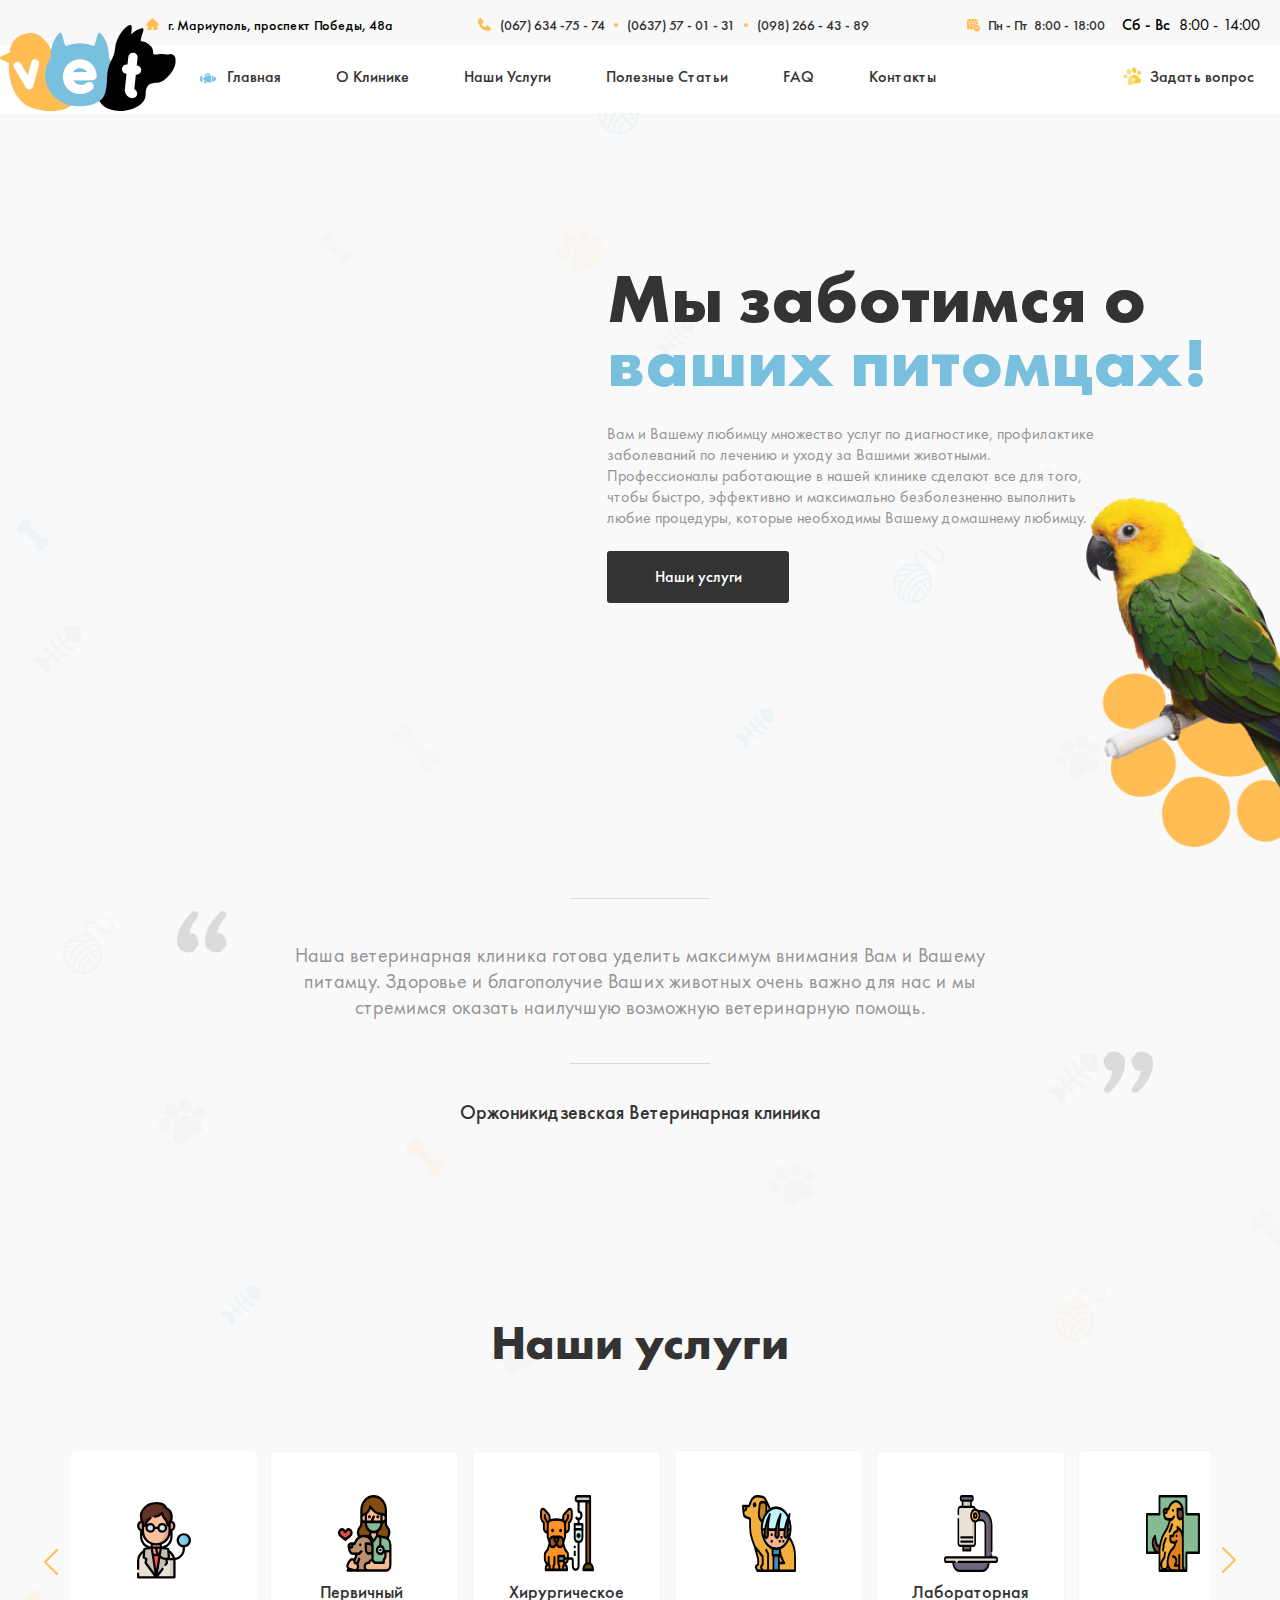
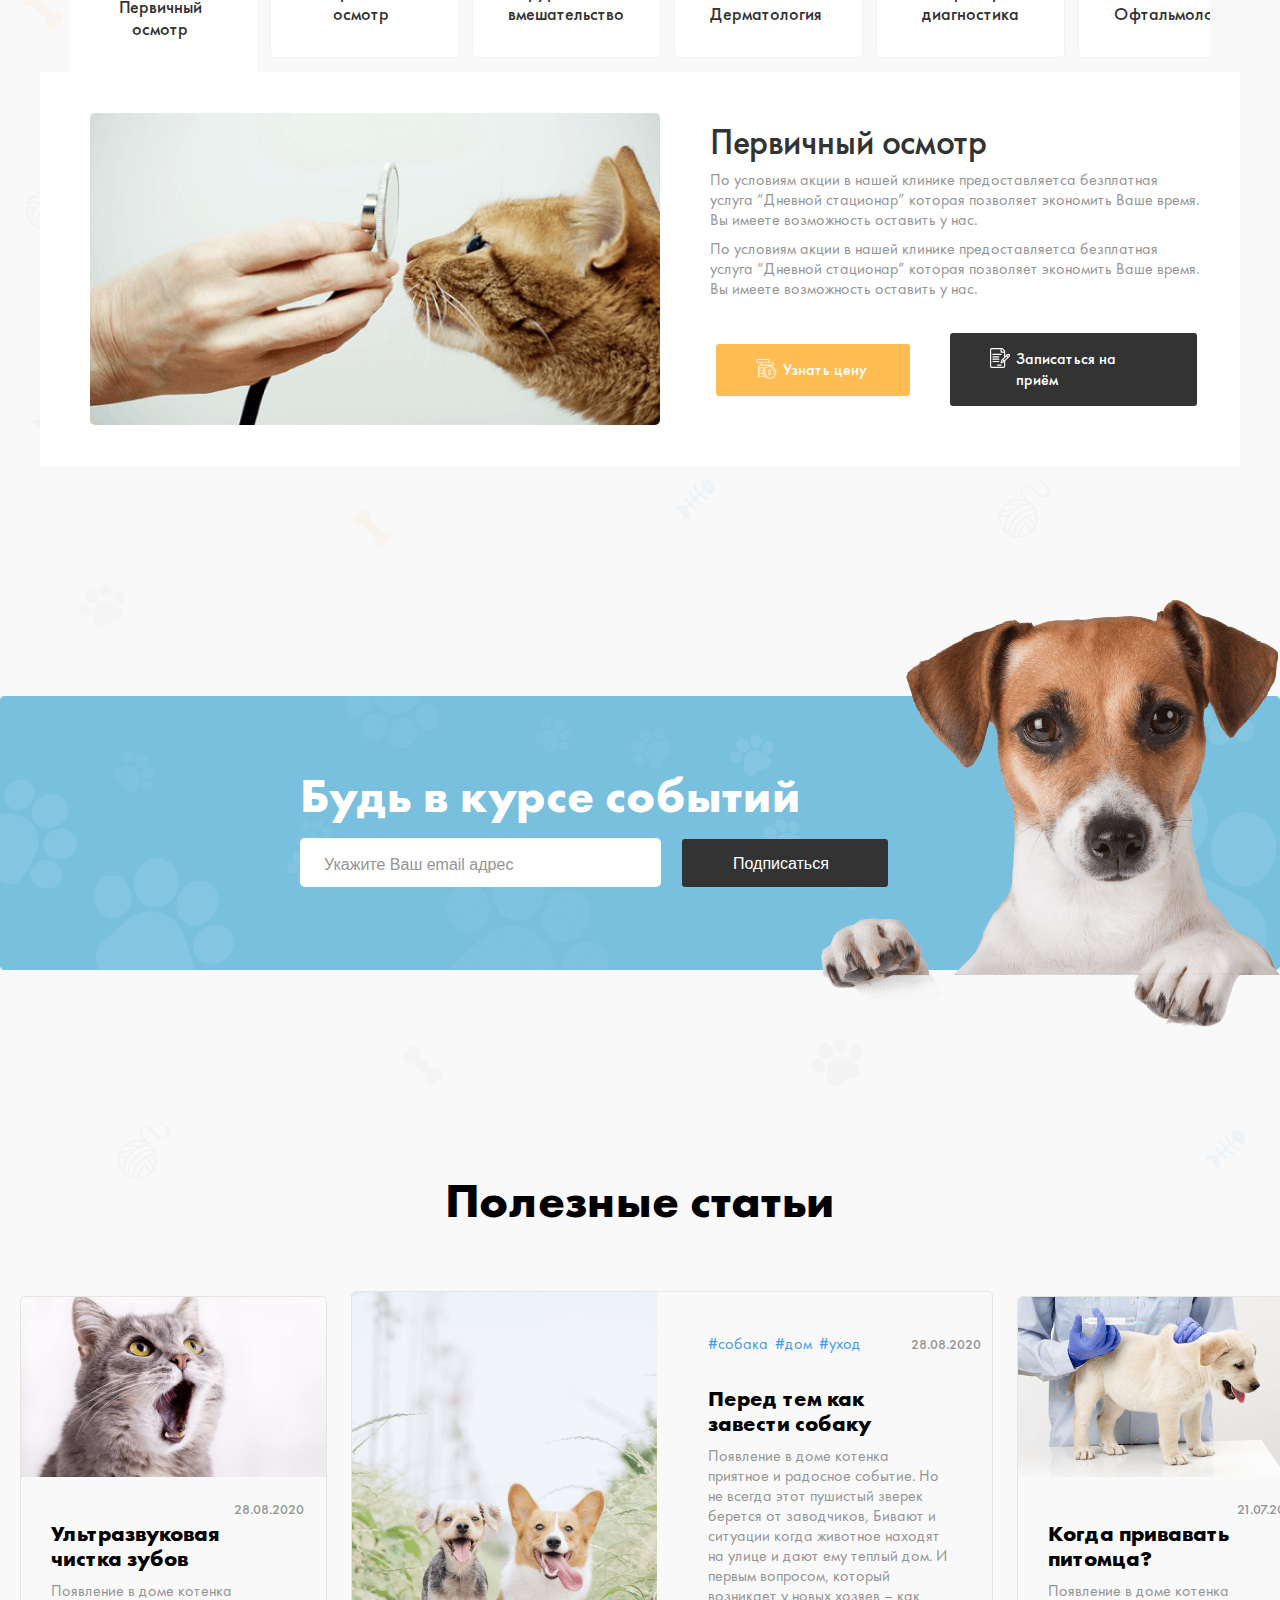
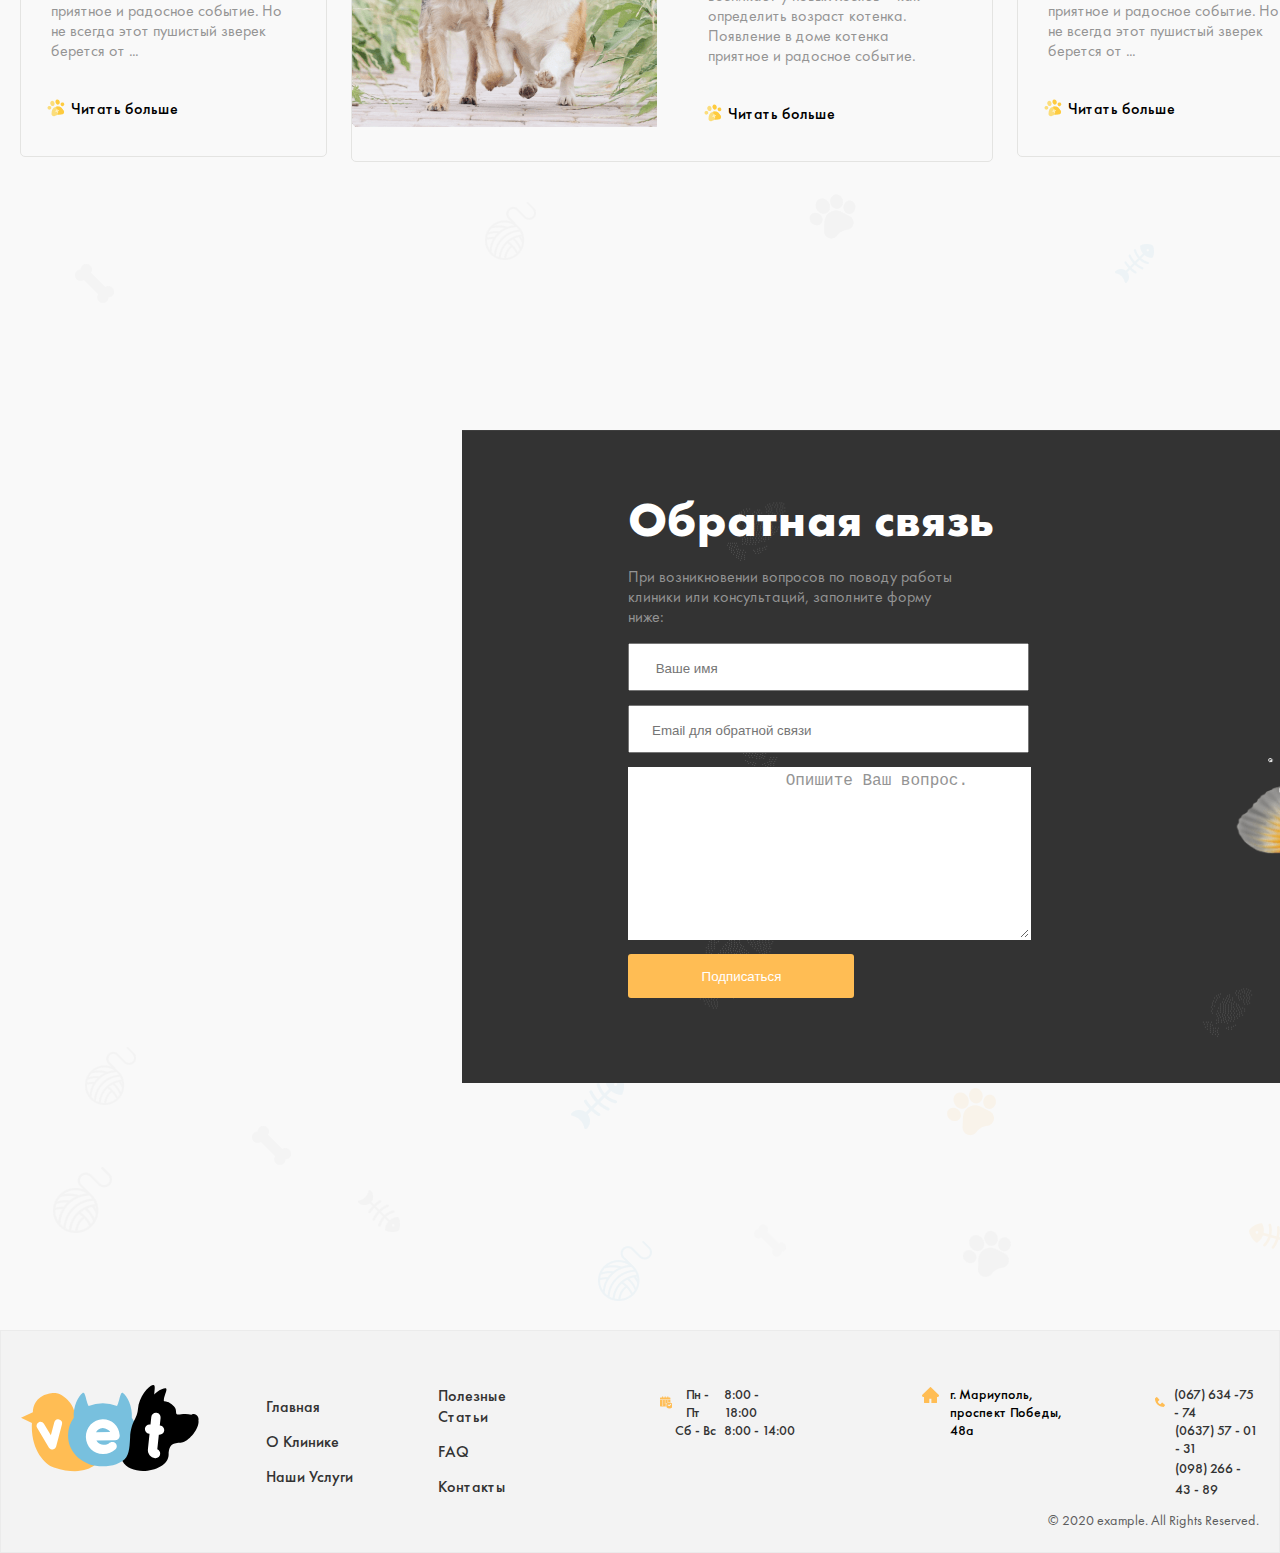
==== commit da5dd077: "Add modal-js" ====
--- a/index.html
+++ b/index.html
@@ -5,10 +5,11 @@
     <meta http-equiv="X-UA-Compatible" content="IE=edge" />
     <meta name="viewport" content="width=device-width, initial-scale=1.0" />
     <title>Template Project</title>
-    <!-- <link rel="stylesheet" href="./css/normalize.css" /> -->
+    <link rel="stylesheet" href="./css/normalize.css" />
     <link rel="stylesheet" href="./css/main.css" />
     <!-- <link rel="stylesheet" href="./css/main.min.css" /> -->
   </head>
+
   <body>
     <!-- SITE HEADER START -->
 
@@ -69,7 +70,7 @@
                   <a class="navbar__hreft" href="/index.html">Главная</a>
                 </li>
                 <li class="navbar__itms">
-                  <a class="navbar__hreft" href="/about.html">О Клинике</a>
+                  <a class="navbar__hreft" href="./about.html">О Клинике</a>
                 </li>
                 <li class="navbar__itms">
                   <a class="navbar__hreft" href="/xizmatlar.html"
@@ -77,9 +78,7 @@
                   >
                 </li>
                 <li class="navbar__itms">
-                  <a class="navbar__hreft" href="/articls.html"
-                    >Полезные Статьи</a
-                  >
+                  <a class="navbar__hreft" href="./articls.html">Полезные Статьи</a>
                 </li>
                 <li class="navbar__itms">
                   <a class="navbar__hreft" href="/faq.html">FAQ</a>
@@ -89,10 +88,7 @@
                 </li>
               </ul>
             </nav>
-            <button
-              class="header-twoo__zadad js-modal-open-button"
-              type="button"
-            >
+            <button class="header-twoo__zadad js-modal-open-button" type="button">
               Задать вопрос
             </button>
           </div>
@@ -150,74 +146,72 @@
             <ul class="middle__list">
               <li class="middle__itms">
                 <a class="middle__hreft" href="#">
-                  <div class="middle__hreft-box">Первичный осмотр</div></a
-                >
-              </li>
-              <li class="middle__itms">
-                <a class="middle__hreft" href="#">
-                  <div class="middle__hreft-box">Первичный осмотр</div></a
-                >
+                  <div class="middle__hreft-box">Первичный осмотр</div>
+                </a>
+              </li>
+              <li class="middle__itms">
+                <a class="middle__hreft" href="#">
+                  <div class="middle__hreft-box">Первичный осмотр</div>
+                </a>
               </li>
 
               <li class="middle__itms">
                 <a class="middle__hreft" href="#">
                   <div class="middle__hreft-box">
                     Хирургическое вмешательство
-                  </div></a
-                >
-              </li>
-
-              <li class="middle__itms">
-                <a class="middle__hreft" href="#">
-                  <div class="middle__hreft-box">Дерматология</div></a
-                >
-              </li>
-
-              <li class="middle__itms">
-                <a class="middle__hreft" href="#">
-                  <div class="middle__hreft-box">
-                    Лабораторная диагностика
-                  </div></a
-                >
-              </li>
-              <li class="middle__itms">
-                <a class="middle__hreft" href="#">
-                  <div class="middle__hreft-box">Офтальмология</div></a
-                >
-              </li>
-
-              <li class="middle__itms">
-                <a class="middle__hreft" href="#">
-                  <div class="middle__hreft-box">УЗИ диагностика</div></a
-                >
-              </li>
-              <li class="middle__itms">
-                <a class="middle__hreft" href="#">
-                  <div class="middle__hreft-box">Чипирование</div></a
-                >
-              </li>
-
-              <li class="middle__itms">
-                <a class="middle__hreft" href="#">
-                  <div class="middle__hreft-box">Международные паспорта</div></a
-                >
-              </li>
-
-              <li class="middle__itms">
-                <a class="middle__hreft" href="#">
-                  <div class="middle__hreft-box">Вакцинация</div></a
-                >
-              </li>
-
-              <li class="middle__itms">
-                <a class="middle__hreft" href="#">
-                  <div class="middle__hreft-box">Стоматология</div></a
-                >
-              </li>
-              <li class="middle__itms">
-                <a class="middle__hreft" href="#">
-                  <div class="middle__hreft-box">Вызов на дом</div></a
-                >
+                  </div>
+                </a>
+              </li>
+
+              <li class="middle__itms">
+                <a class="middle__hreft" href="#">
+                  <div class="middle__hreft-box">Дерматология</div>
+                </a>
+              </li>
+
+              <li class="middle__itms">
+                <a class="middle__hreft" href="#">
+                  <div class="middle__hreft-box">Лабораторная диагностика</div>
+                </a>
+              </li>
+              <li class="middle__itms">
+                <a class="middle__hreft" href="#">
+                  <div class="middle__hreft-box">Офтальмология</div>
+                </a>
+              </li>
+
+              <li class="middle__itms">
+                <a class="middle__hreft" href="#">
+                  <div class="middle__hreft-box">УЗИ диагностика</div>
+                </a>
+              </li>
+              <li class="middle__itms">
+                <a class="middle__hreft" href="#">
+                  <div class="middle__hreft-box">Чипирование</div>
+                </a>
+              </li>
+
+              <li class="middle__itms">
+                <a class="middle__hreft" href="#">
+                  <div class="middle__hreft-box">Международные паспорта</div>
+                </a>
+              </li>
+
+              <li class="middle__itms">
+                <a class="middle__hreft" href="#">
+                  <div class="middle__hreft-box">Вакцинация</div>
+                </a>
+              </li>
+
+              <li class="middle__itms">
+                <a class="middle__hreft" href="#">
+                  <div class="middle__hreft-box">Стоматология</div>
+                </a>
+              </li>
+              <li class="middle__itms">
+                <a class="middle__hreft" href="#">
+                  <div class="middle__hreft-box">Вызов на дом</div>
+                </a>
               </li>
             </ul>
 
@@ -282,6 +276,134 @@
           </div>
         </div>
       </section>
+
+      <!-- cite section begin  -->
+      <section class="cite">
+        <div class="container">
+          <h2 class="cite__topic">Полезные статьи</h2>
+          <ul class="cite__list">
+            <li class="cite__item">
+              <img
+                class="cite__img"
+                src="./images/catopenmouth.png"
+                width="305"
+                height="180"
+                alt="cat open mouth"
+                srcset="
+                  ./images/catopenmouth.png    1x,
+                  ./images/catopenmouth@2x.png 2x
+                "
+              />
+              <div class="cite__content">
+                <div class="cite__box">
+                  <ul class="cite__taglist">
+                    <li class="cite__tag-item">#собака</li>
+                    <li class="cite__tag-item">#дом</li>
+                    <li class="cite__tag-item">#уход</li>
+                  </ul>
+                  <time class="cite__time" datetime="2022-07-18">
+                    28.08.2020</time
+                  >
+                </div>
+
+                <div class="cite__item-context">
+                  <h3 class="cite__item-title">Ультразвуковая чистка зубов</h3>
+                  <p class="cite__item-text">
+                    Появление в доме котенка приятное и радосное событие. Но не
+                    всегда этот пушистый зверек берется от ...
+                  </p>
+                </div>
+
+                <a class="cite__item-link" href="/services-open.html">
+                  Читать больше
+                </a>
+              </div>
+            </li>
+
+            <li class="cite__item cite__item--active">
+              <img
+                class="cite__img cite__img--active"
+                src="./images/runningdogs.png"
+                width="305"
+                height="180"
+                alt="runningdogs"
+                srcset="
+                  ./images/runningdogs.png    1x,
+                  ./images/runningdogs@2x.png 2x
+                "
+              />
+
+              <div class="cite__content">
+                <div class="cite__box">
+                  <ul class="cite__taglist">
+                    <li class="cite__tag-item">#собака</li>
+                    <li class="cite__tag-item">#дом</li>
+                    <li class="cite__tag-item">#уход</li>
+                  </ul>
+                  <time class="cite__time" datetime="2022-07-18">
+                    28.08.2020</time
+                  >
+                </div>
+
+                <div class="cite__item-context">
+                  <h3 class="cite__item-title">Перед тем как завести собаку</h3>
+                  <p class="cite__item-text">
+                    Появление в доме котенка приятное и радосное событие. Но не
+                    всегда этот пушистый зверек берется от заводчиков, Бивают и
+                    ситуации когда животное находят на улице и дают ему теплый
+                    дом. И первым вопросом, который возникает у новых хозяев –
+                    как определить возраст котенка. Появление в доме котенка
+                    приятное и радосное событие.
+                  </p>
+                </div>
+
+                <a class="cite__item-link" href="/services-open.html">
+                  Читать больше
+                </a>
+              </div>
+            </li>
+
+            <li class="cite__item">
+              <img
+                class="cite__img"
+                src="./images/dogwithdoctor.png"
+                width="305"
+                height="180"
+                alt="doctor and dog"
+                srcset="
+                  ./images/dogwithdoctor.png    1x,
+                  ./images/dogwithdoctor@2x.png 2x
+                "
+              />
+              <div class="cite__content">
+                <div class="cite__box">
+                  <ul class="cite__taglist">
+                    <li class="cite__tag-item">#собака</li>
+                    <li class="cite__tag-item">#дом</li>
+                    <li class="cite__tag-item">#уход</li>
+                  </ul>
+                  <time class="cite__time" datetime="2022-07-18">
+                    21.07.2020</time
+                  >
+                </div>
+
+                <div class="cite__item-context">
+                  <h3 class="cite__item-title">Когда привавать питомца?</h3>
+                  <p class="cite__item-text">
+                    Появление в доме котенка приятное и радосное событие. Но не
+                    всегда этот пушистый зверек берется от ...
+                  </p>
+                </div>
+
+                <a class="cite__item-link" href="/services-open.html">
+                  Читать больше
+                </a>
+              </div>
+            </li>
+          </ul>
+        </div>
+      </section>
+      <!-- cite section end  -->
 
       <section class="fish">
         <div class="fish__big-box">
@@ -360,7 +482,7 @@
                 <a class="footer__hreft" href="/index.html"> Главная</a>
               </li>
               <li class="footer__itms">
-                <a class="footer__hreft" href="/about.html"> О Клинике</a>
+                <a class="footer__hreft" href="#"> О Клинике</a>
               </li>
               <li class="footer__itms">
                 <a class="footer__hreft" href="/xizmatlar.html"> Наши Услуги</a>
@@ -369,9 +491,7 @@
 
             <ul class="footer__list footer__list--twoo">
               <li class="footer__itms">
-                <a class="footer__hreft" href="/articls.html">
-                  Полезные Статьи</a
-                >
+                <a class="footer__hreft" href="#"> Полезные Статьи</a>
               </li>
               <li class="footer__itms">
                 <a class="footer__hreft" href="/faq.html">FAQ</a>
@@ -426,7 +546,6 @@
         </div>
       </div>
     </footer>
-
     <div class="modal">
       <div class="parda">
         <div class="mini-container">
--- a/css/main.css
+++ b/css/main.css
@@ -36,6 +36,7 @@
   src: url("/fonts/FuturaPT-Bold.woff") format("woff2"),
     url("/fonts/FuturaPT-Bold.woff") format("woff");
 }
+
 /* VARIABLES */
 
 :root {
@@ -117,6 +118,7 @@
   padding: 14px 0 10px 0;
   background-color: var(--header-one-color);
 }
+
 .header-one {
   display: -webkit-box;
   display: -ms-flexbox;
@@ -128,6 +130,7 @@
   -ms-flex-pack: end;
   justify-content: flex-end;
 }
+
 .adress {
   display: -webkit-box;
   display: -ms-flexbox;
@@ -139,6 +142,7 @@
   -ms-flex-pack: center;
   justify-content: center;
 }
+
 .adress::before {
   content: "";
   display: block;
@@ -149,6 +153,7 @@
   background-repeat: no-repeat;
   background-size: contain;
 }
+
 .adress-hreft {
   text-decoration: none;
   font-style: normal;
@@ -183,6 +188,7 @@
   -ms-flex-pack: center;
   justify-content: center;
 }
+
 .one__itms:nth-child(1)::before {
   content: "";
   display: block;
@@ -206,6 +212,7 @@
   -ms-flex-pack: center;
   justify-content: center;
 }
+
 .one__itms:nth-child(2)::before {
   content: "";
   display: block;
@@ -216,6 +223,7 @@
   background-color: #ffbd54;
   border-radius: 50%;
 }
+
 .one__itms:nth-child(2)::after {
   content: "";
   display: block;
@@ -226,13 +234,16 @@
   background-color: #ffbd54;
   border-radius: 50%;
 }
+
 .one__tellhreft:hover {
   color: #ffbd54;
 }
+
 .one__tellhreft:active {
   color: #333333;
   opacity: 0.6;
 }
+
 .one__tellhreft {
   text-decoration: none;
   font-style: normal;
@@ -241,12 +252,14 @@
   line-height: 18px;
   color: #333333;
 }
+
 /* ENd  */
 
 .time-big {
   font-weight: 500;
   margin-right: 5px;
 }
+
 .box-time {
   display: -webkit-box;
   display: -ms-flexbox;
@@ -258,6 +271,7 @@
   -ms-flex-pack: center;
   justify-content: center;
 }
+
 .time {
   font-style: normal;
   font-weight: 500;
@@ -266,6 +280,7 @@
 
   color: #333333;
 }
+
 .one {
   margin-right: 17px;
   display: -webkit-box;
@@ -278,6 +293,7 @@
   -ms-flex-pack: center;
   justify-content: center;
 }
+
 .one::before {
   content: "";
   display: block;
@@ -289,9 +305,11 @@
   background-repeat: no-repeat;
   background-size: contain;
 }
+
 .header-twoo-bg {
   background-color: #fff;
 }
+
 .header-twoo {
   display: -webkit-box;
   display: -ms-flexbox;
@@ -314,9 +332,11 @@
   top: calc(50% - 54px);
   position: absolute;
 }
+
 .header-twoo__logo:hover {
   opacity: 0.8;
 }
+
 .header-twoo__logo:active {
   opacity: 0.6;
 }
@@ -339,22 +359,28 @@
   justify-content: flex-start;
   margin-right: 164px;
 }
+
 .navbar__itms:hover {
   border-bottom: 5px solid #f4ffad;
 }
+
 .navbar__itms:active {
   opacity: 0.6;
 }
+
 .navbar__itms {
   margin-right: 55px;
   border-bottom: 5px solid transparent;
 }
+
 .navbar__itms:nth-child(6) {
   margin-right: 0;
 }
+
 .navbar__itms:nth-child(1) {
   position: relative;
 }
+
 .navbar__itms:nth-child(1)::before {
   content: "";
   position: absolute;
@@ -366,6 +392,7 @@
   background-repeat: no-repeat;
   background-size: contain;
 }
+
 .navbar__hreft {
   text-decoration: none;
   font-style: normal;
@@ -374,6 +401,7 @@
   line-height: 21px;
   color: #333333;
 }
+
 .header-twoo__zadad {
   display: -webkit-box;
   display: -ms-flexbox;
@@ -386,6 +414,7 @@
   justify-content: center;
   font-family: "Futura PT", "Arial", sans-serif;
   font-style: normal;
+  cursor: pointer;
   font-weight: 500;
   font-size: 16px;
   line-height: 21px;
@@ -395,6 +424,7 @@
   background-color: transparent;
   border-bottom: 5px solid transparent;
 }
+
 .header-twoo__zadad::before {
   content: "";
 
@@ -406,9 +436,11 @@
   background-repeat: no-repeat;
   background-size: contain;
 }
+
 .header-twoo__zadad:hover {
   border-bottom: 5px solid #f4ffad;
 }
+
 .header-twoo__zadad:active {
   opacity: 0.7;
 }
@@ -419,12 +451,14 @@
   padding-top: 153px;
   padding-bottom: 311px;
 }
+
 .hero__big-box {
   width: 608px;
   margin-left: auto;
   margin-right: 45px;
   position: relative;
 }
+
 .hero__big-box::after {
   content: "";
   z-index: -1;
@@ -437,6 +471,7 @@
   background-repeat: no-repeat;
   background-size: contain;
 }
+
 .hero__big-box::before {
   content: "";
   position: absolute;
@@ -448,10 +483,12 @@
   background-repeat: no-repeat;
   background-size: contain;
 }
+
 .hero__box {
   width: 608px;
   margin-bottom: 29px;
 }
+
 .hero__big-text {
   margin: 0;
   font-style: normal;
@@ -460,13 +497,16 @@
   line-height: 64px;
   color: #333333;
 }
+
 .hero__color-blue {
   color: #78c0de;
 }
+
 .hero__mini-text-box {
   width: 495px;
   margin-bottom: 38px;
 }
+
 .hero__mini-text {
   margin: 0;
   font-style: normal;
@@ -475,6 +515,7 @@
   line-height: 21px;
   color: #949494;
 }
+
 .site-black-hreft {
   text-decoration: none;
   padding: 15px 47px 16px 48px;
@@ -486,11 +527,13 @@
   color: #ffffff;
   border-radius: 3px;
 }
+
 .site-black-hreft:hover {
   color: #000;
   background: #ffbd54;
   border-radius: 3px;
 }
+
 .site-black-hreft:active {
   opacity: 0.7;
 }
@@ -506,6 +549,7 @@
   margin-left: auto;
   position: relative;
 }
+
 .text__box::after {
   content: "";
   position: absolute;
@@ -516,6 +560,7 @@
   background-image: url("/images/blockquote.svg");
   background-repeat: no-repeat;
 }
+
 .text__box::before {
   content: "";
   position: absolute;
@@ -526,6 +571,7 @@
   background-image: url("/images/ong-trnoq.svg");
   background-repeat: no-repeat;
 }
+
 .text__mini-text {
   margin: 0;
   font-style: normal;
@@ -535,6 +581,7 @@
   text-align: center;
   color: #949494;
 }
+
 .text__mini-text::before {
   display: block;
   content: "";
@@ -545,6 +592,7 @@
   margin-bottom: 43px;
   background-color: #dbdbdb;
 }
+
 .text__mini-text::after {
   display: block;
   content: "";
@@ -571,6 +619,7 @@
 .middle {
   margin-bottom: 230px;
 }
+
 .middle__big-text {
   margin: 0;
   margin-bottom: 80px;
@@ -582,6 +631,7 @@
 
   color: #333333;
 }
+
 .middle__big-boxx {
   display: -webkit-box;
   display: -ms-flexbox;
@@ -608,6 +658,7 @@
   text-align: center;
   overflow-x: hidden;
 }
+
 .middle__itms {
   margin-bottom: 14px;
   padding: 129px 42px 32px 35px;
@@ -623,9 +674,11 @@
 .middle__itms:hover {
   opacity: 0.8;
 }
+
 .middle__itms:active {
   opacity: 0.6;
 }
+
 .middle__itms:nth-child(1) {
   margin-bottom: 0;
   padding-top: 145px;
@@ -636,6 +689,7 @@
   border-radius: 5px 5px 0px 0px;
   border: none;
 }
+
 .middle__itms:nth-child(2) {
   background-image: url("/images/terapevtt.svg");
   background-repeat: no-repeat;
@@ -649,6 +703,7 @@
   background-position: calc(50%) calc(50% - 21px);
   background-size: 54px 77px;
 }
+
 .middle__itms:nth-child(4) {
   padding-top: 152px;
   background-image: url("/images/dermatology.svg");
@@ -656,12 +711,14 @@
   background-position: calc(50%) calc(50% - 21px);
   background-size: 54px 77px;
 }
+
 .middle__itms:nth-child(5) {
   background-image: url("/images/laboratory.svg");
   background-repeat: no-repeat;
   background-position: calc(50%) calc(50% - 21px);
   background-size: 54px 77px;
 }
+
 .middle__itms:nth-child(6) {
   padding-top: 152px;
   background-image: url("/images/oftalmology.svg");
@@ -697,6 +754,7 @@
   background-position: calc(50%) calc(50% - 21px);
   background-size: 54px 77px;
 }
+
 .middle__itms:nth-child(11) {
   background-image: url("/images/stom.svg");
   background-repeat: no-repeat;
@@ -730,15 +788,18 @@
   align-items: center;
   text-align: center;
 }
+
 .middle__button {
   width: 50px;
   height: 50px;
   background-color: transparent;
   border: none;
 }
+
 .middle__button:hover {
   background-color: #fff;
 }
+
 .middle__button:active {
   opacity: 0.6;
 }
@@ -748,6 +809,7 @@
   -ms-transform: rotate(180deg);
   transform: rotate(180deg);
 }
+
 .midlle__cat-box {
   width: 1200px;
   margin-right: auto;
@@ -769,9 +831,11 @@
   margin-left: 50px;
   border-radius: 5px;
 }
+
 .middle__box-text {
   width: 492px;
 }
+
 .middle__one {
   margin: 0;
   margin-bottom: 18px;
@@ -782,6 +846,7 @@
 
   color: #333333;
 }
+
 .middle__minii-text {
   margin: 0;
   font-style: normal;
@@ -791,10 +856,12 @@
 
   color: #949494;
 }
+
 .middle__minii-text--twoo {
   margin-top: 9px;
   margin-bottom: 34px;
 }
+
 .middle__botton-box {
   display: -webkit-box;
   display: -ms-flexbox;
@@ -806,6 +873,7 @@
   -ms-flex-pack: center;
   justify-content: center;
 }
+
 .middle__bottn-one {
   width: 114px;
   text-decoration: none;
@@ -822,14 +890,17 @@
   display: -ms-flexbox;
   display: flex;
 }
+
 .middle__bottn-one:hover {
   background: #333333;
   color: #ffbd54;
   border-radius: 3px;
 }
+
 .middle__bottn-one:active {
   opacity: 0.7;
 }
+
 .middle__bottn-one::before {
   display: block;
   content: "";
@@ -868,14 +939,188 @@
   background-repeat: no-repeat;
   background-size: contain;
 }
+
 .middle__bottn-twoo:hover {
   color: #000;
   background: #ffbd54;
   border-radius: 3px;
 }
+
 .middle__bottn-twoo:active {
   opacity: 0.7;
 }
+
+
+/* CITE SECTION CSS  */
+.cite {
+  padding-bottom: 265px;
+}
+
+.cite__topic {
+  margin: 0;
+  margin-bottom: 80px;
+  font-family: var(--main-font-family);
+  font-style: normal;
+  font-weight: 700;
+  font-size: 48px;
+  line-height: 20px;
+  text-align: center;
+  color: var(--main-color);
+}
+
+.cite__list {
+  margin: 0;
+  padding: 0;
+  display: flex;
+  align-items: center;
+  list-style: none;
+}
+
+.cite__item {
+  width: 305px;
+  border: 1px solid #E4E4E2;
+  border-radius: 5px;
+}
+
+
+
+.cite__item:not(:last-child) {
+  margin-right: 24px;
+}
+
+.cite__content {
+  padding-right: 22px;
+  padding-bottom: 37px;
+  padding-left: 30px;
+}
+
+.cite__img {
+  width: 305px;
+  height: 180px;
+  margin-bottom: 21px;
+}
+
+.cite__box {
+  display: flex;
+  justify-content: space-between;
+  align-items: center;
+  margin-bottom: 2px;
+}
+
+.cite__taglist {
+
+  display: flex;
+  /* display: none; */
+  margin: 0;
+  padding: 0;
+  list-style: none;
+  visibility: hidden;
+}
+
+.cite__tag-item {
+  color: #3D9CEA;
+}
+
+.cite__tag-item:not(:last-child) {
+  margin-right: 7px;
+}
+
+.cite__time {
+  font-family: var(--main-font-family);
+  font-style: normal;
+  font-weight: 500;
+  font-size: 14px;
+  line-height: 18px;
+  color: #949494;
+  text-align: right;
+}
+
+.cite__item-context {
+  width: 240px;
+}
+
+.cite__item-title {
+  margin: 0;
+  margin-bottom: 10px;
+  font-family: var(--main-font-family);
+  font-style: normal;
+  font-weight: 700;
+  font-size: 22px;
+  line-height: 25px;
+  color: #000000;
+}
+
+.cite__item-text {
+  margin: 0;
+  margin-bottom: 37px;
+  font-family: var(--main-font-family);
+  font-style: normal;
+  font-weight: 400;
+  font-size: 16px;
+  line-height: 20px;
+  color: #949494;
+}
+
+.cite__item-link {
+  margin-left: 20px;
+  font-family: var(--main-font-family);
+  font-style: normal;
+  font-weight: 500;
+  font-size: 16px;
+  line-height: 21px;
+  color: var(--main-color);
+  text-decoration: none;
+  position: relative;
+}
+
+.cite__item-link::before {
+  content: "";
+  background-image: url("../images/pet-icon-yellow.svg");
+  background-repeat: no-repeat;
+  background-size: contain;
+  width: 23px;
+  height: 20px;
+  position: absolute;
+  top: 0;
+  left: -25px;
+}
+
+.cite__item-link:hover {
+  color: #FFBD54;
+}
+
+.cite__item-link:active {
+  color: var(--main-color);
+  opacity: 0.6;
+}
+
+.cite__item--active {
+  width: 640px;
+  display: flex;
+}
+
+.cite__item--active .cite__box {
+  margin-bottom: 32px;
+}
+
+.cite__item--active .cite__taglist {
+  visibility: visible;
+  margin-right: 50px;
+}
+
+.cite__item--active .cite__img {
+  width: 305px;
+  height: 435px;
+  margin-bottom: 0;
+  margin-right: 21px;
+}
+
+.cite__item--active .cite__box {
+  padding-top: 41px;
+  padding-right: 35px;
+}
+
+
 
 .dog {
   margin-bottom: 216px;
@@ -884,11 +1129,13 @@
   background-size: 100%;
   background-repeat: no-repeat;
 }
+
 .dog__box {
   position: relative;
   margin-right: auto;
   margin-left: 280px;
 }
+
 .dog__box::after {
   position: absolute;
   content: "";
@@ -900,6 +1147,7 @@
   background-repeat: no-repeat;
   background-size: contain;
 }
+
 .dox__big-text {
   margin: 0;
   margin-bottom: 32px;
@@ -915,6 +1163,7 @@
   align-items: center;
   color: #ffffff;
 }
+
 .dog__input {
   width: 335px;
   padding: 18px 0 12px 22px;
@@ -925,9 +1174,11 @@
   border-radius: 5px;
   color: #333333;
 }
+
 .dog__input:focus {
   border: 2px solid #ffbd54;
 }
+
 .dog__input::-webkit-input-placeholder {
   font-style: normal;
   font-weight: 400;
@@ -940,6 +1191,7 @@
 
   color: #949494;
 }
+
 .dog__input::-moz-placeholder {
   font-style: normal;
   font-weight: 400;
@@ -963,6 +1215,7 @@
 
   color: #949494;
 }
+
 .dog__input::-ms-input-placeholder {
   font-style: normal;
   font-weight: 400;
@@ -975,6 +1228,7 @@
 
   color: #949494;
 }
+
 .dog__input::placeholder {
   font-style: normal;
   font-weight: 400;
@@ -1022,6 +1276,7 @@
   background: #ffbd54;
   border-radius: 3px;
 }
+
 .dog__button:active {
   opacity: 0.7;
 }
@@ -1059,15 +1314,18 @@
   -ms-flex-align: center;
   align-items: center;
 }
+
 .footer__list {
   margin: 0;
   padding: 0;
   list-style: none;
 }
+
 .footer__itms {
   width: 115px;
   margin-bottom: 14px;
 }
+
 .footer__hreft {
   text-decoration: none;
   font-style: normal;
@@ -1076,10 +1334,12 @@
   line-height: 21px;
   color: #333333;
 }
+
 .footer__list--twoo {
   margin-left: 57px;
   margin-right: 107px;
 }
+
 .box-time--twoo {
   display: -webkit-box;
   display: -ms-flexbox;
@@ -1096,13 +1356,16 @@
   flex-direction: column;
   margin-right: 112px;
 }
+
 .twoo {
   margin-right: 27px;
 }
+
 .twoo::before {
   margin-left: 0;
   margin-right: 14px;
 }
+
 .adress__twoo {
   display: -webkit-box;
   display: -ms-flexbox;
@@ -1111,6 +1374,7 @@
   -ms-flex-align: start;
   align-items: start;
 }
+
 .adress__twoo::before {
   width: 22px;
   height: 16px;
@@ -1129,6 +1393,7 @@
 .header-one__twoo::before {
   margin: 0;
 }
+
 .one__list--box-twoo {
   display: -webkit-box;
   display: -ms-flexbox;
@@ -1139,15 +1404,19 @@
   flex-direction: column;
   margin-bottom: 4px;
 }
+
 .header-one__twoo:nth-child(2):before {
   display: none;
 }
+
 .header-one__twoo:nth-child(2)::after {
   display: none;
 }
+
 .header-one__twoo {
   margin-left: 105px;
 }
+
 .footer__span-box {
   display: -webkit-box;
   display: -ms-flexbox;
@@ -1156,6 +1425,7 @@
   -ms-flex-pack: end;
   justify-content: flex-end;
 }
+
 .footer__span {
   font-style: normal;
   font-weight: 400;
@@ -1171,6 +1441,7 @@
 .footer__twoo__logo:hover {
   opacity: 0.8;
 }
+
 .footer__twoo__logo:active {
   opacity: 0.6;
 }
@@ -1178,6 +1449,7 @@
 .fish {
   padding-bottom: 247px;
 }
+
 .fish__big-box {
   width: 1360px;
   margin: 0 auto;
@@ -1188,10 +1460,12 @@
   -ms-flex-align: center;
   align-items: center;
 }
+
 .fish__map {
   width: 462px;
   height: 652px;
 }
+
 .fish__box {
   height: 520px;
   padding: 62px 450px 74px 166px;
@@ -1201,6 +1475,7 @@
   background-size: cover;
   position: relative;
 }
+
 .fish__box::after {
   position: absolute;
   top: 104px;
@@ -1222,15 +1497,18 @@
 
   color: #ffffff;
 }
+
 .fish__min {
   width: 334px;
 }
+
 .fish__mini-text {
   font-weight: 400;
   font-size: 16px;
   line-height: 20px;
   color: #949494;
 }
+
 .fish__form-box {
   display: -webkit-box;
   display: -ms-flexbox;
@@ -1240,6 +1518,7 @@
   -ms-flex-direction: column;
   flex-direction: column;
 }
+
 .fish__input {
   width: 375px;
   outline: none;
@@ -1259,12 +1538,15 @@
   border: 2px solid transparent;
   color: #949494;
 }
+
 .fish__textarea:focus {
   border: 2px solid #ffbd54;
 }
+
 .fish__input:focus {
   border: 2px solid #ffbd54;
 }
+
 .fish__button {
   width: 226px;
   padding: 15px 49px 14px 50px;
@@ -1273,10 +1555,12 @@
   border: none;
   border-radius: 3px;
 }
+
 .fish__button:hover {
   background-color: #000;
   color: #ffbd54;
 }
+
 .fish__button:active {
   opacity: 0.7;
 }
@@ -1296,6 +1580,7 @@
   margin-left: 125px;
   margin-bottom: 140px;
 }
+
 .birth__big-text {
   margin: 0;
   margin-bottom: 21px;
@@ -1305,6 +1590,7 @@
   line-height: 64px;
   color: #333333;
 }
+
 .birth__mini-text {
   margin: 0;
   font-style: normal;
@@ -1315,6 +1601,7 @@
   align-items: center;
   color: #949494;
 }
+
 .birth__list {
   max-width: 1340px;
   margin: 0;
@@ -1350,15 +1637,19 @@
   background-size: contain;
   background-repeat: no-repeat;
 }
+
 .birth__itms:nth-child(4) {
   margin-right: 0;
 }
+
 .birth__itms:nth-child(8) {
   margin-right: 0;
 }
+
 .birth__itms:nth-child(12) {
   margin-right: 0;
 }
+
 .birth__itms:hover {
   filter: drop-shadow(0px 4px 4px #00000040);
 }
@@ -1434,6 +1725,7 @@
   line-height: 34px;
   color: #333333;
 }
+
 .birth__list-mini-text {
   margin: 0;
   margin-bottom: 26px;
@@ -1443,6 +1735,7 @@
   line-height: 20px;
   color: #949494;
 }
+
 .birth__list-button {
   padding: 15px 29px 14px 30px;
   font-style: normal;
@@ -1455,10 +1748,12 @@
   background: #ffbd54;
   border-radius: 3px;
 }
+
 .birth__list-button:hover {
   background: #000;
   color: fff;
 }
+
 .modal {
   width: 850px;
   position: fixed;
@@ -1467,9 +1762,11 @@
   margin-left: auto;
   display: none;
 }
+
 .modal-show {
   display: block;
 }
+
 .modal__window {
   position: relative;
   z-index: 20;
@@ -1723,6 +2020,7 @@
   border: none;
   cursor: pointer;
 }
+
 .parda {
   /* max-width: 851px ; */
   position: fixed;
@@ -1759,6 +2057,7 @@
   position: relative;
   padding-left: 100px;
 }
+
 .faq__big-box::after {
   content: "";
   position: absolute;
@@ -1780,6 +2079,7 @@
   line-height: 64px;
   color: #333333;
 }
+
 .faq__mini-text {
   margin: 0;
   margin-bottom: 35px;
@@ -1789,6 +2089,7 @@
 
   color: #949494;
 }
+
 .faq__hreft-box {
   width: 201px;
   margin-bottom: 63px;
@@ -1796,6 +2097,7 @@
   border-radius: 3px;
   padding: 15px 38px 14px 39px;
 }
+
 .faq__hrerf {
   display: flex;
   text-decoration: none;
@@ -1805,6 +2107,7 @@
   line-height: 21px;
   color: #ffffff;
 }
+
 .faq__hrerf::before {
   display: block;
   content: "";
@@ -1839,6 +2142,7 @@
 .faq__itms:nth-child(3) {
   opacity: 0.8;
 }
+
 .faq__itms:nth-child(6) {
   opacity: 0.8;
 }
@@ -1847,6 +2151,7 @@
   stroke: #ffbd54;
   margin-right: 19px;
 }
+
 .faq__svg-saot {
   margin-right: 20px;
 }
@@ -1854,10 +2159,12 @@
 .faq__detals .faq__summary .faq__svg {
   transition: all 0.3s linear;
 }
+
 .faq__detals[open] .faq__summary .faq__svg {
   transform: rotate(180deg);
   transition: all 0.3s linear;
 }
+
 .faq__summary {
   display: flex;
   align-items: center;
@@ -1868,11 +2175,14 @@
   font-weight: 500;
   font-size: 20px;
   line-height: 22px;
-  color: #333333;
-}
+  cursor: pointer;
+  color: #333333;
+}
+
 .faq__summry-box {
   width: 540px;
 }
+
 .faq__mini-text {
   width: 577px;
   margin: 0;
@@ -1885,12 +2195,14 @@
   line-height: 20px;
   color: #949494;
 }
+
 .faq__box-info {
   display: flex;
   align-items: center;
   justify-content: center;
   margin-top: 54px;
 }
+
 .faq__more-info {
   text-decoration: none;
 
@@ -1924,9 +2236,11 @@
   background-repeat: no-repeat;
   background-size: contain;
 }
+
 .faq__time-box-twoo::before {
   background-image: url("/images/kok-panja.svg");
 }
+
 .faq__time {
   margin-right: 28px;
   font-weight: 400;
@@ -1936,6 +2250,7 @@
   align-items: center;
   color: #333333;
 }
+
 .faq__blue-hreft {
   font-weight: 500;
   font-size: 12px;
@@ -1990,6 +2305,7 @@
   line-height: 64px;
   color: #333333;
 }
+
 .xizmat__mini-text {
   margin: 0;
   margin-bottom: 118px;
@@ -1998,6 +2314,7 @@
   line-height: 20px;
   color: #949494;
 }
+
 .xizmat__list {
   list-style: none;
   display: flex;
@@ -2005,9 +2322,11 @@
   margin: 0;
   padding: 0;
 }
+
 .xizmat__itms {
   margin-right: 118px;
 }
+
 .xizmat__itms::before {
   content: "";
   display: flex;
@@ -2022,6 +2341,7 @@
 .xizmat__itms:nth-child(2):before {
   background-image: url("/images/vip-calendar.svg");
 }
+
 .xizmat__itms:nth-child(3):before {
   background-image: url("/images/phone-sms.svg");
 }
@@ -2041,6 +2361,7 @@
   align-items: center;
   justify-content: center;
 }
+
 .xizmat__xreft-tell {
   margin-bottom: 9px;
   font-weight: 500;
@@ -2075,6 +2396,7 @@
 
   color: #333333;
 }
+
 .top__big-box {
   width: 1360px;
   margin: 0 auto;
@@ -2084,6 +2406,7 @@
   margin-left: auto;
   position: relative;
 }
+
 .top__big-box::before {
   content: "";
   position: absolute;
@@ -2095,6 +2418,7 @@
   background-size: contain;
 
   background-repeat: no-repeat;
+ 
 }
 
 /* STATIC START  */
@@ -2312,3 +2636,6 @@
 .anime__hreft-box:active {
   opacity: 0.7;
 }
+ 
+}
+ 
